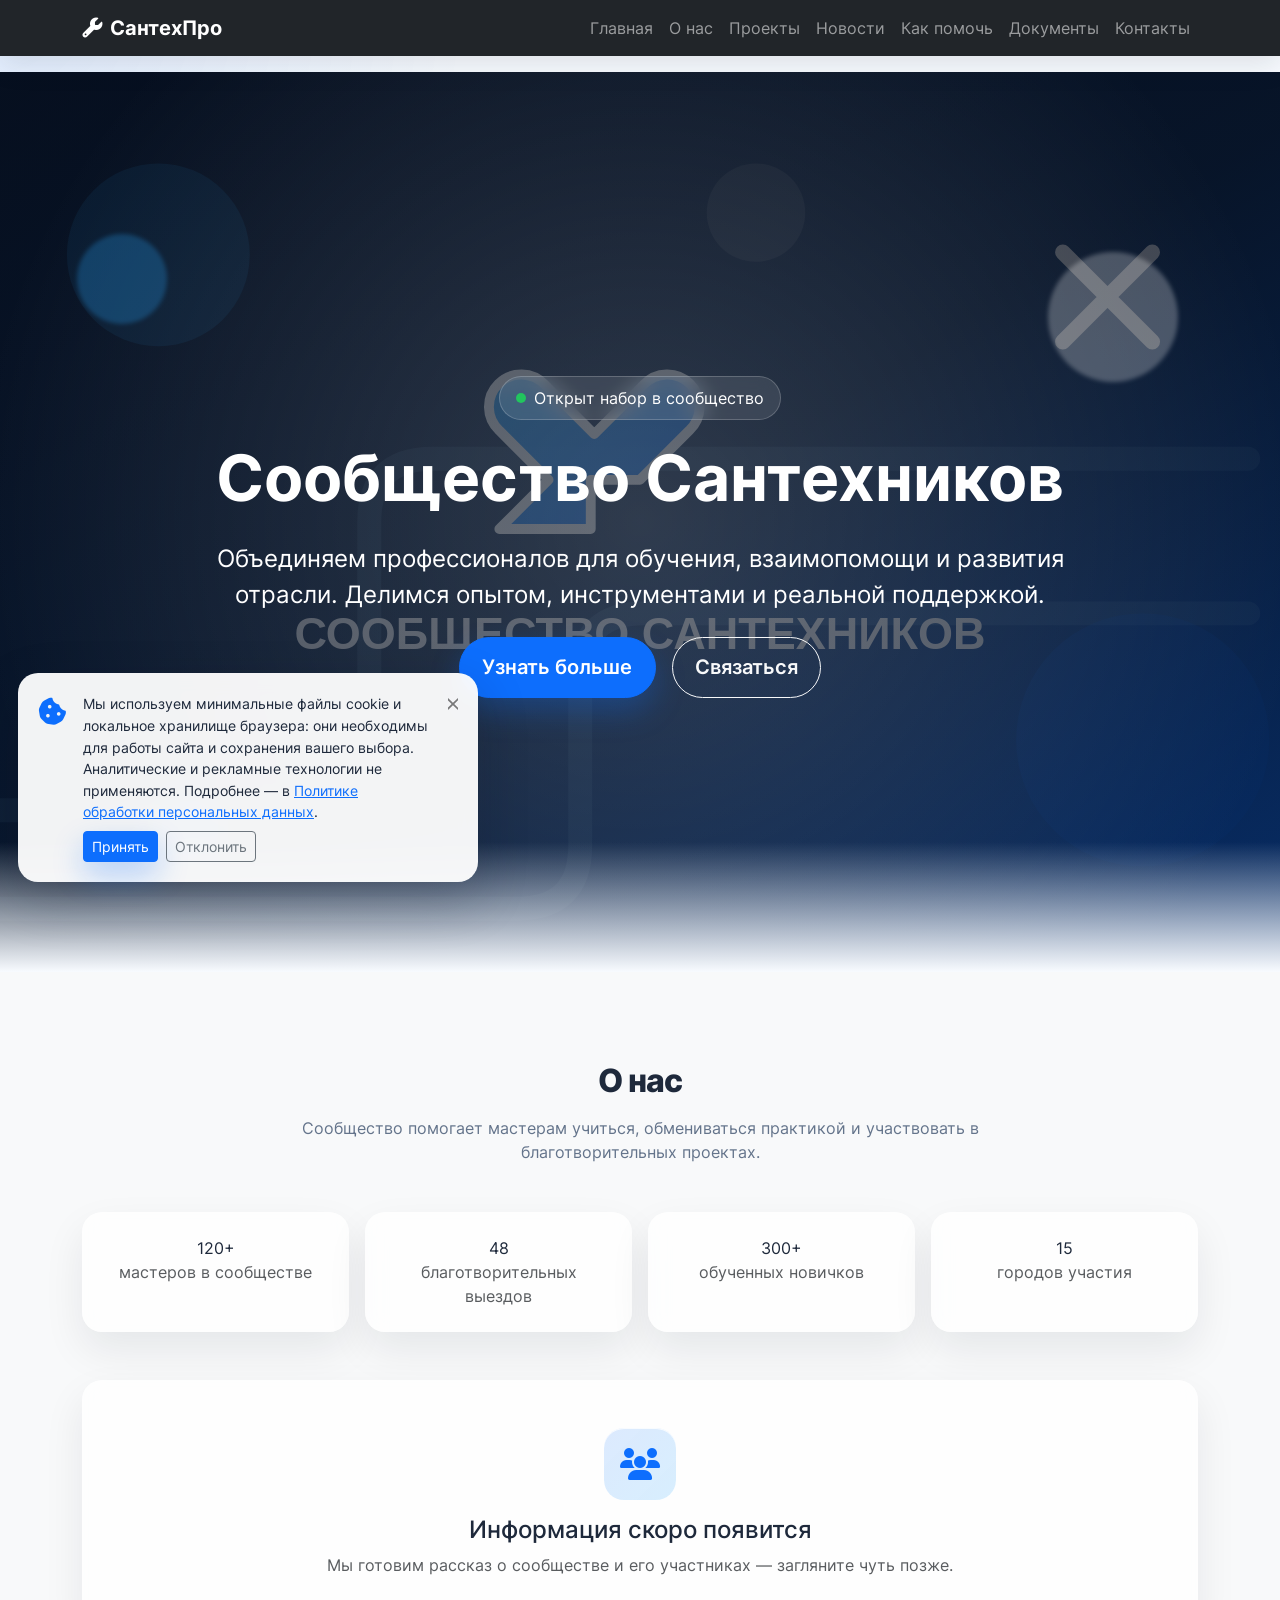
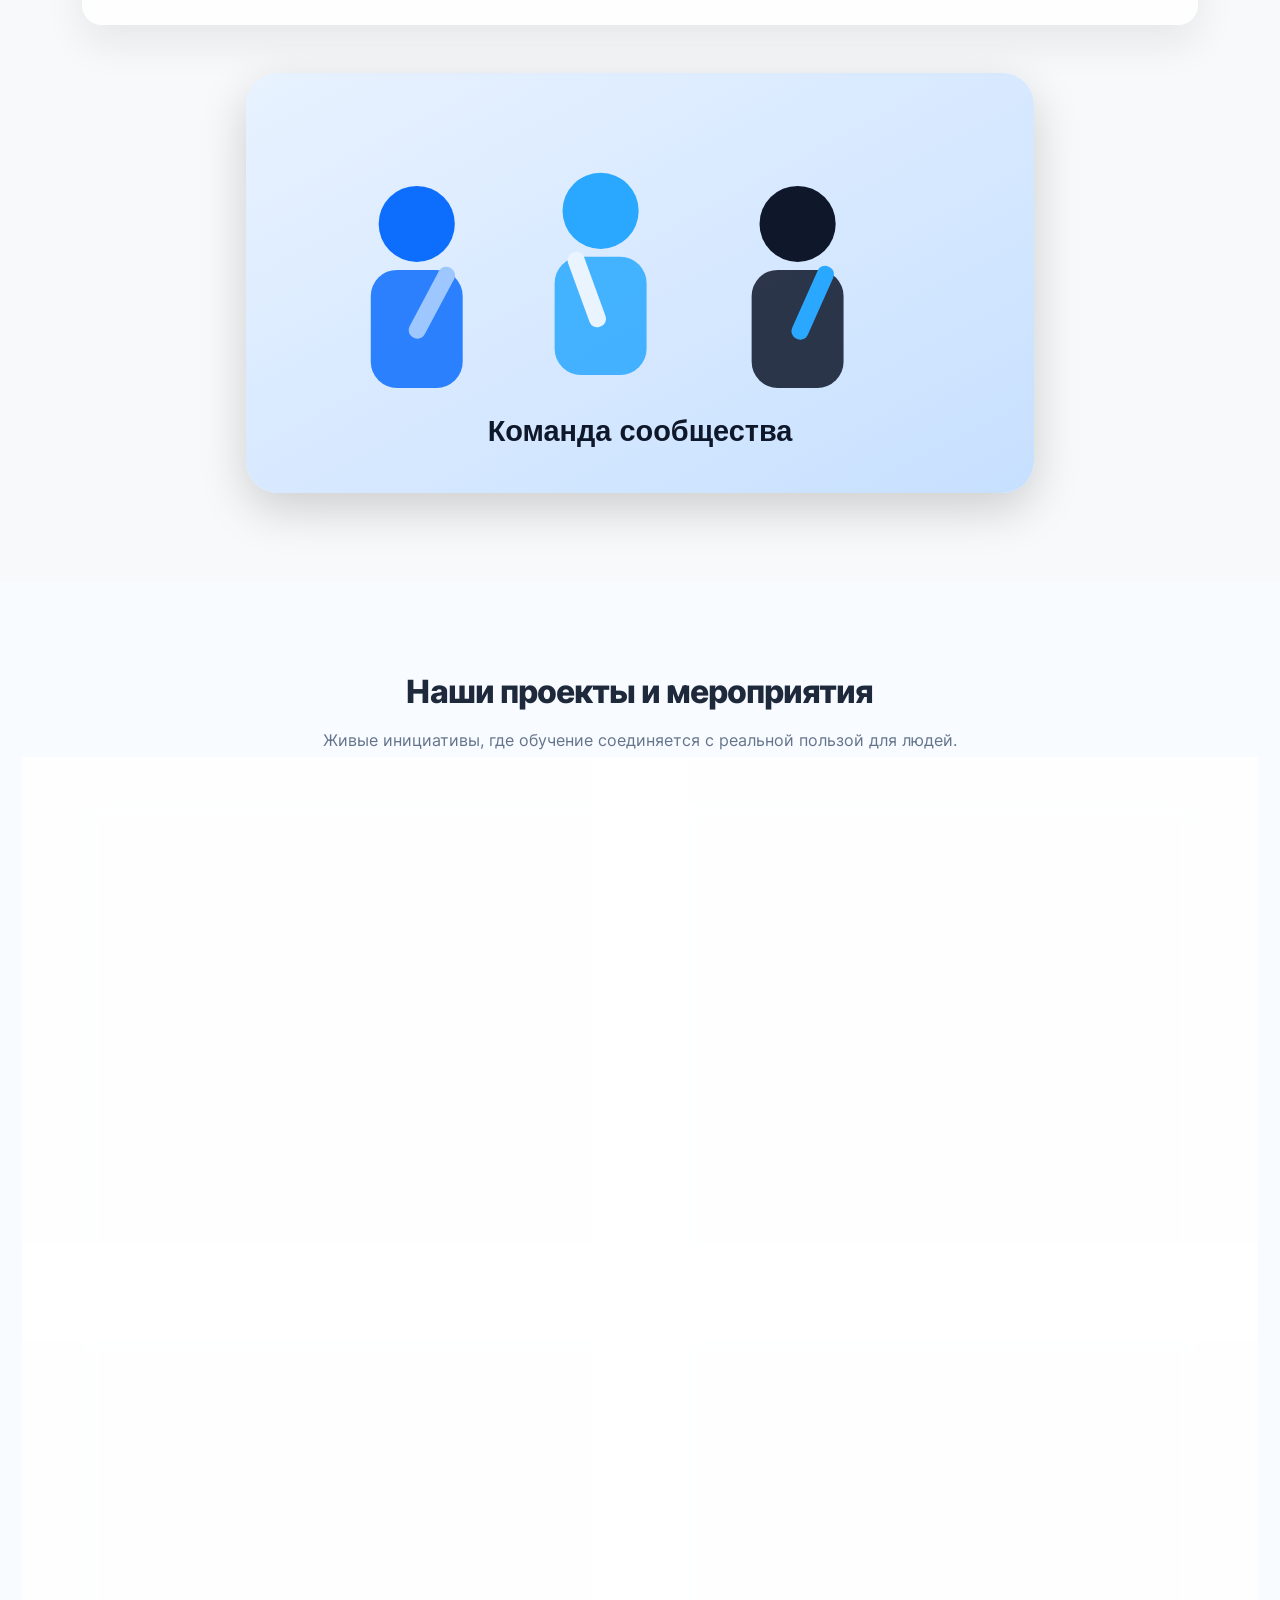
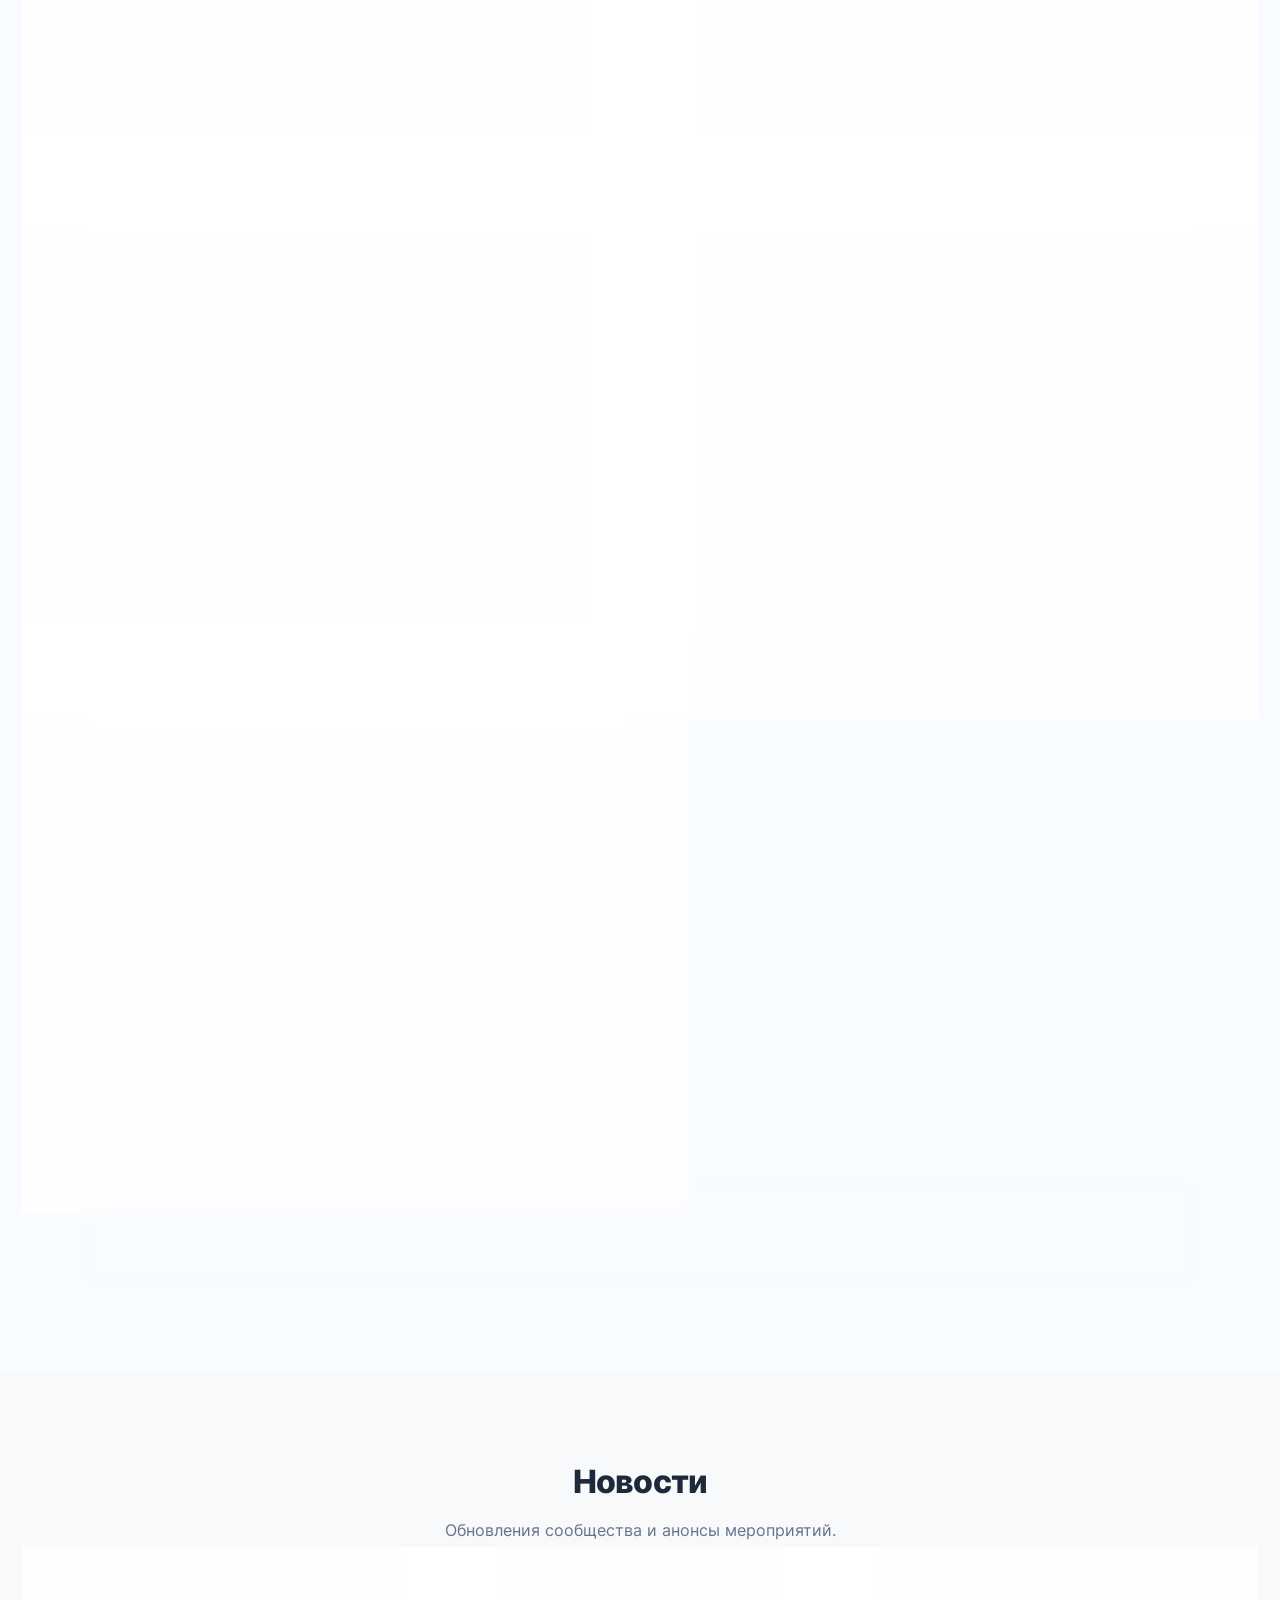
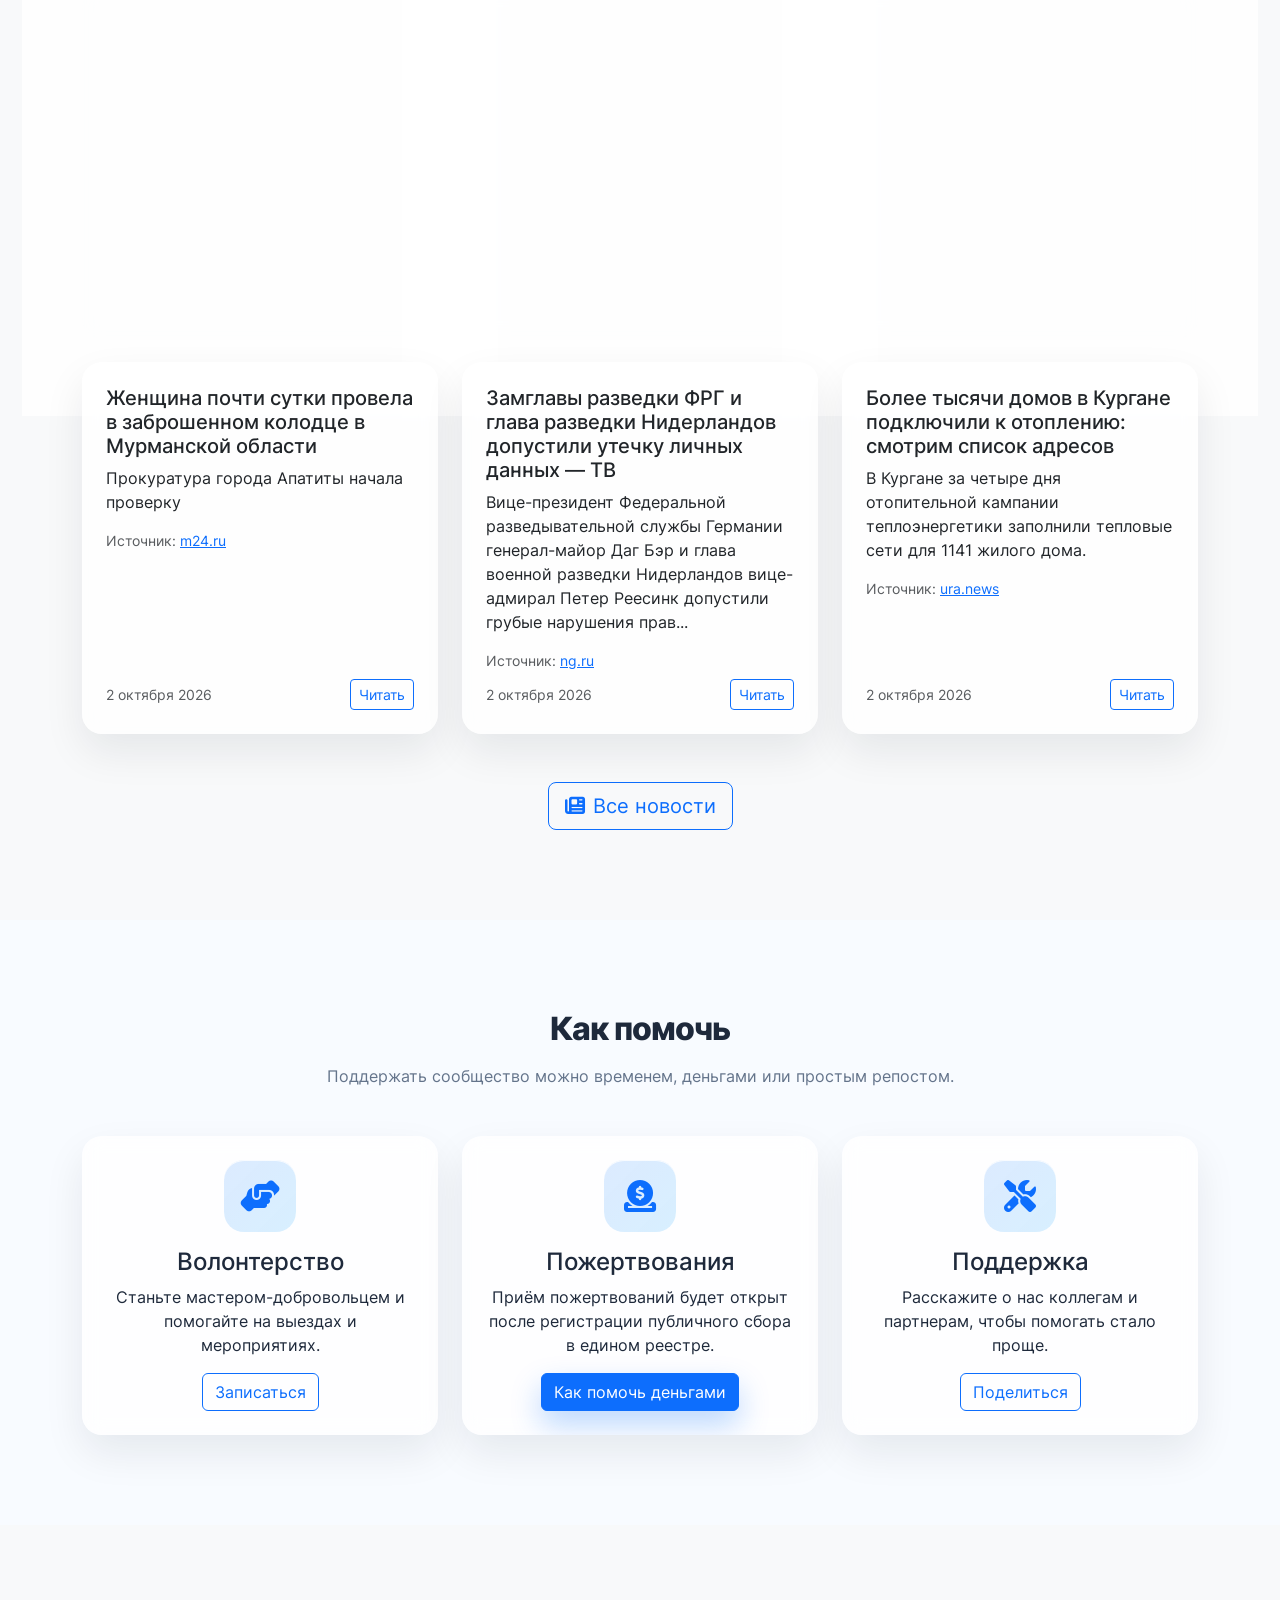
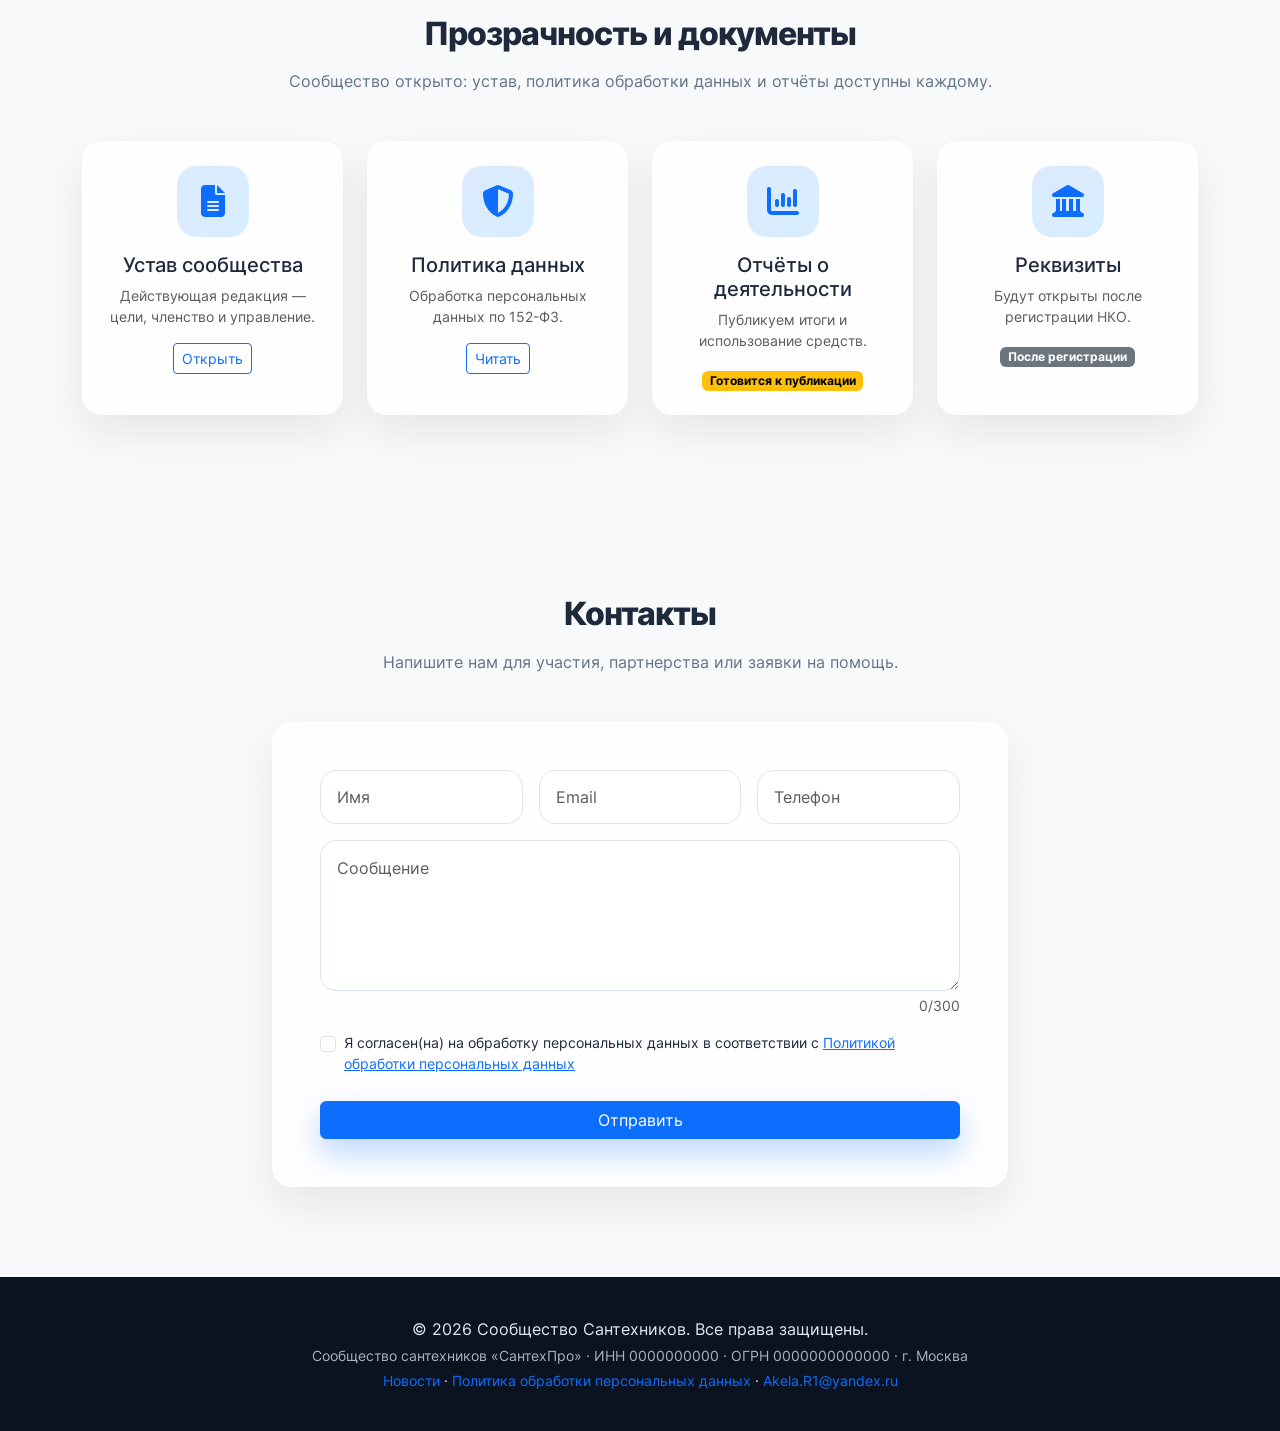
==== index.html @ e4c19fa1 "feat: пагинация документов в блоке «Прозрачность» — 8 на страницу" ====
<!DOCTYPE html>
<html lang="ru">
<head>
    <meta charset="UTF-8">
    <meta name="viewport" content="width=device-width, initial-scale=1.0">
    <title>Сообщество Сантехников — Главная</title>
    <link rel="icon" href="data:image/svg+xml,%3Csvg xmlns='http://www.w3.org/2000/svg' viewBox='0 0 24 24'%3E%3Cpath fill='%230d6efd' d='M22 5.2l-3.4 3.4-3.2-3.2L18.8 2A5 5 0 0 0 12.5 8.6L2.7 18.4a1.5 1.5 0 0 0 0 2.1l.8.8a1.5 1.5 0 0 0 2.1 0L15.4 11.5A5 5 0 0 0 22 5.2z'/%3E%3C/svg%3E">
    <link href="https://cdn.jsdelivr.net/npm/bootstrap@5.3.3/dist/css/bootstrap.min.css" rel="stylesheet">
    <link href="https://cdnjs.cloudflare.com/ajax/libs/font-awesome/6.5.1/css/all.min.css" rel="stylesheet">
    <link rel="stylesheet" href="styles.css">
</head>
<body>
    <!-- Developer note: Navbar structure unchanged to preserve UX -->
    <nav class="navbar navbar-expand-lg navbar-dark bg-dark fixed-top">
        <div class="container">
            <a class="navbar-brand fw-bold" href="#home"><i class="fas fa-wrench me-2"></i>СантехПро</a>
            <button class="navbar-toggler" type="button" data-bs-toggle="collapse" data-bs-target="#navbarNav" aria-controls="navbarNav" aria-expanded="false" aria-label="Переключить навигацию">
                <span class="navbar-toggler-icon"></span>
            </button>
            <div class="collapse navbar-collapse" id="navbarNav">
                <ul class="navbar-nav ms-auto text-center text-lg-start">
                    <li class="nav-item"><a class="nav-link" href="#home">Главная</a></li>
                    <li class="nav-item"><a class="nav-link" href="#about">О нас</a></li>
                    <li class="nav-item"><a class="nav-link" href="#projects">Проекты</a></li>
                    <li class="nav-item"><a class="nav-link" href="#news">Новости</a></li>
                    <li class="nav-item"><a class="nav-link" href="#help">Как помочь</a></li>
                    <li class="nav-item"><a class="nav-link" href="#docs">Документы</a></li>
                    <li class="nav-item"><a class="nav-link" href="#contact">Контакты</a></li>
                </ul>
            </div>
        </div>
    </nav>

    <section id="home" class="hero text-center">
        <div class="floating-shape shape1"></div>
        <div class="floating-shape shape2"></div>
        <div class="floating-shape shape3"></div>
        <div class="container position-relative">
            <div class="hero-badge reveal">
                <span class="pulse-dot"></span>
                <span>Открыт набор в сообщество</span>
            </div>
            <h1 class="display-3 fw-bold mb-4 reveal">Сообщество Сантехников</h1>
            <p class="lead fs-4 mb-4 mx-auto reveal" style="max-width: 900px;">Объединяем профессионалов для обучения, взаимопомощи и развития отрасли. Делимся опытом, инструментами и реальной поддержкой.</p>
            <div class="d-flex gap-3 justify-content-center flex-wrap reveal">
                <a href="#about" class="btn btn-primary btn-lg">Узнать больше</a>
                <a href="#contact" class="btn btn-outline-light btn-lg">Связаться</a>
            </div>
        </div>
        <div class="parallax"></div>
    </section>

    <section id="about" class="section bg-light">
        <div class="container">
            <h2 class="text-center section-title reveal">О нас</h2>
            <p class="section-subtitle text-center reveal">Сообщество помогает мастерам учиться, обмениваться практикой и участвовать в благотворительных проектах.</p>
            <!-- TODO(владелец): замените цифры статистики на актуальные -->
            <div class="row g-3 mb-5 stats-strip">
                <div class="col-6 col-lg-3 reveal"><div class="glass-card stat-card h-100 p-4 text-center"><div class="stat-num" data-count="120" data-suffix="+">120+</div><div class="text-muted">мастеров в сообществе</div></div></div>
                <div class="col-6 col-lg-3 reveal"><div class="glass-card stat-card h-100 p-4 text-center"><div class="stat-num" data-count="48">48</div><div class="text-muted">благотворительных выездов</div></div></div>
                <div class="col-6 col-lg-3 reveal"><div class="glass-card stat-card h-100 p-4 text-center"><div class="stat-num" data-count="300" data-suffix="+">300+</div><div class="text-muted">обученных новичков</div></div></div>
                <div class="col-6 col-lg-3 reveal"><div class="glass-card stat-card h-100 p-4 text-center"><div class="stat-num" data-count="15">15</div><div class="text-muted">городов участия</div></div></div>
            </div>
            <div class="row g-4" id="aboutContainer"></div>
            <div class="text-center mt-5 reveal">
                <img src="images/team.svg" alt="Команда сантехников" class="img-fluid rounded-5 shadow-lg" style="max-height: 420px; object-fit: cover;" loading="lazy">
            </div>
        </div>
    </section>

    <section id="projects" class="section">
        <div class="container">
            <h2 class="text-center section-title reveal">Наши проекты и мероприятия</h2>
            <p class="section-subtitle text-center reveal">Живые инициативы, где обучение соединяется с реальной пользой для людей.</p>
            <div class="row g-4" id="projectsContainer"></div>
            <div class="row g-4 mt-4">
                <div class="col-12 reveal">
                    <div class="card project-card h-100">
                        <div class="card-body p-4 d-flex flex-wrap align-items-center justify-content-between gap-3">
                            <div class="me-auto">
                                <h5 class="card-title mb-1"><i class="fas fa-handshake me-2 text-primary"></i>Партнёры сообщества</h5>
                                <p class="card-text mb-0">Работаем вместе с проверенными инженерными компаниями.</p>
                            </div>
                            <div class="d-flex flex-wrap gap-2">
                                <a href="https://21in.ru/" class="btn btn-outline-primary" target="_blank" rel="noopener noreferrer">ИНЖЕНЕР 21 &middot; 21in.ru</a>
                                <a href="https://ukksr.ru/" class="btn btn-outline-primary" target="_blank" rel="noopener noreferrer">КАПСТРОЙРЕМОНТ &middot; ukksr.ru</a>
                            </div>
                        </div>
                    </div>
                </div>
            </div>
        </div>
    </section>

    <section id="news" class="section bg-light">
        <div class="container">
            <h2 class="text-center section-title reveal">Новости</h2>
            <p class="section-subtitle text-center reveal">Обновления сообщества и анонсы мероприятий.</p>
            <div class="row g-4" id="newsContainer">
                <div class="col-12 text-center py-5" id="newsLoader"><div class="spinner-border text-primary" role="status"><span class="visually-hidden">Загрузка...</span></div><p class="text-muted mt-3 mb-0">Загружаем новости...</p></div>
            </div>
            <nav aria-label="Страницы новостей" class="mt-5 d-none" id="newsPagination"></nav>
            <div class="text-center mt-5 reveal">
                <a href="novosti.html" class="btn btn-outline-primary btn-lg"><i class="fas fa-newspaper me-2"></i>Все новости</a>
            </div>
        </div>
    </section>

    <section id="help" class="section">
        <div class="container">
            <h2 class="text-center section-title reveal">Как помочь</h2>
            <p class="section-subtitle text-center reveal">Поддержать сообщество можно временем, деньгами или простым репостом.</p>
            <div class="row text-center g-4">
                <div class="col-md-4 reveal"><div class="glass-card h-100 p-4"><div class="icon-bubble"><i class="fas fa-hands-helping fa-2x"></i></div><h4>Волонтерство</h4><p>Станьте мастером-добровольцем и помогайте на выездах и мероприятиях.</p><a href="#contact" class="btn btn-outline-primary">Записаться</a></div></div>
                <div class="col-md-4 reveal"><div class="glass-card h-100 p-4"><div class="icon-bubble"><i class="fas fa-donate fa-2x"></i></div><h4>Пожертвования</h4><p>Приём пожертвований будет открыт после регистрации публичного сбора в едином реестре.</p><button class="btn btn-primary" onclick="donate()">Как помочь деньгами</button></div></div>
                <div class="col-md-4 reveal"><div class="glass-card h-100 p-4"><div class="icon-bubble"><i class="fas fa-tools fa-2x"></i></div><h4>Поддержка</h4><p>Расскажите о нас коллегам и партнерам, чтобы помогать стало проще.</p><button type="button" class="btn btn-outline-primary" id="shareBtn">Поделиться</button></div></div>
            </div>
        </div>
    </section>

    <section id="docs" class="section bg-light">
        <div class="container">
            <h2 class="text-center section-title reveal">Прозрачность и документы</h2>
            <p class="section-subtitle text-center reveal">Сообщество открыто: устав, политика обработки данных и отчёты доступны каждому.</p>
            <div class="row g-4" id="docsContainer">
                <div class="col-12 text-center py-5" id="docsLoader"><div class="spinner-border text-primary" role="status"><span class="visually-hidden">Загрузка...</span></div><p class="text-muted mt-3 mb-0">Загружаем документы...</p></div>
            </div>
            <nav aria-label="Страницы документов" class="mt-5 d-none" id="docsPagination"></nav>
        </div>
    </section>

    <section id="contact" class="section bg-light">
        <div class="container">
            <h2 class="text-center section-title reveal">Контакты</h2>
            <p class="section-subtitle text-center reveal">Напишите нам для участия, партнерства или заявки на помощь.</p>
            <div class="row">
                <div class="col-lg-8 mx-auto reveal">
                    <div class="glass-card p-4 p-md-5">
                        <!-- Developer note: contact form sends data to send-mail.php via PHPMailer SMTP -->
                        <form id="contactForm" novalidate>
                            <div class="row g-3">
                                <div class="col-md-4">
                                    <input type="text" class="form-control" name="name" placeholder="Имя" required autocomplete="name">
                                    <div class="invalid-feedback">Укажите имя.</div>
                                </div>
                                <div class="col-md-4">
                                    <input type="email" class="form-control" name="email" placeholder="Email" required autocomplete="email">
                                    <div class="invalid-feedback">Укажите корректный email.</div>
                                </div>
                                <div class="col-md-4">
                                    <input type="tel" class="form-control" name="phone" placeholder="Телефон" required autocomplete="tel"
                                           maxlength="20" pattern="^[\d\s\-\(\)\+]{10,20}$" title="Например: +7 (999) 123-45-67">
                                    <div class="invalid-feedback">Укажите телефон: от 10 до 15 цифр, например +7 (999) 123-45-67.</div>
                                </div>
                            </div>
                            <div class="mt-3">
                                <textarea class="form-control" name="message" rows="5" placeholder="Сообщение" required maxlength="300"></textarea>
                                <div class="d-flex justify-content-end mt-1">
                                    <small class="text-muted" id="messageCounter">0/300</small>
                                </div>
                                <div class="invalid-feedback">Напишите сообщение.</div>
                            </div>
                            <div class="form-check mt-3">
                                <input class="form-check-input" type="checkbox" name="consent" id="consentCheck" required>
                                <label class="form-check-label small" for="consentCheck">Я согласен(на) на обработку персональных данных в соответствии с <a href="politika.html" target="_blank" rel="noopener">Политикой обработки персональных данных</a></label>
                                <div class="invalid-feedback">Отметьте согласие на обработку данных.</div>
                            </div>
                            <button type="submit" class="btn btn-primary w-100 mt-4">Отправить</button>
                        </form>
                    </div>
                </div>
            </div>
        </div>
    </section>

    <footer class="text-center">
        <div class="container">
            <p class="mb-1">&copy; 2026 Сообщество Сантехников. Все права защищены.</p>
            <!-- TODO(владелец): после регистрации НКО впишите реальные реквизиты вместо заглушек -->
            <p class="mb-1 small opacity-75">Сообщество сантехников «СантехПро» &middot; ИНН 0000000000 &middot; ОГРН 0000000000000 &middot; г. Москва</p>
            <p class="mb-0 small"><a href="novosti.html" class="text-decoration-none">Новости</a> &middot; <a href="politika.html" class="text-decoration-none">Политика обработки персональных данных</a> &middot; <a href="mailto:Akela.R1@yandex.ru" class="text-decoration-none">Akela.R1@yandex.ru</a></p>
        </div>
    </footer>

    <div class="modal fade" id="ustavModal" tabindex="-1" aria-hidden="true">
        <div class="modal-dialog modal-dialog-centered">
            <div class="modal-content">
                <div class="modal-header">
                    <h5 class="modal-title">Устав</h5>
                    <button type="button" class="btn-close" data-bs-dismiss="modal" aria-label="Закрыть"></button>
                </div>
                <div class="modal-body">Ознакомьтесь с уставом сообщества: <a href="ustav.html">Открыть устав</a> (можно сохранить в PDF).</div>
            </div>
        </div>
    </div>

    <button class="scroll-top" id="scrollTopBtn" aria-label="Наверх"><i class="fas fa-arrow-up"></i></button>

    <div class="cookie-banner" id="cookieBanner" role="dialog" aria-live="polite" aria-label="Согласие на использование cookie" hidden>
        <div class="d-flex align-items-start gap-3">
            <i class="fas fa-cookie-bite fa-2x text-primary mt-1"></i>
            <div>
                <p class="mb-2">Мы используем минимальные файлы cookie и локальное хранилище браузера: они необходимы для работы сайта и сохранения вашего выбора. Аналитические и рекламные технологии не применяются. Подробнее — в <a href="politika.html">Политике обработки персональных данных</a>.</p>
                <div class="d-flex gap-2 flex-wrap">
                    <button type="button" class="btn btn-primary btn-sm" id="cookieAccept">Принять</button>
                    <button type="button" class="btn btn-outline-secondary btn-sm" id="cookieDecline">Отклонить</button>
                </div>
            </div>
            <button type="button" class="btn-close ms-auto" id="cookieClose" aria-label="Закрыть"></button>
        </div>
    </div>

    <div class="toast-container position-fixed bottom-0 end-0 p-3">
        <div id="siteToast" class="toast align-items-center text-bg-success border-0" role="alert" aria-live="polite" aria-atomic="true">
            <div class="d-flex">
                <div class="toast-body" id="toastText">Готово</div>
                <button type="button" class="btn-close btn-close-white me-2 m-auto" data-bs-dismiss="toast" aria-label="Закрыть"></button>
            </div>
        </div>
    </div>

    <!-- Попап результата отправки формы «Контакты» -->
    <div class="modal fade" id="contactResultModal" tabindex="-1" aria-labelledby="contactModalTitle" aria-hidden="true">
        <div class="modal-dialog modal-dialog-centered modal-sm">
            <div class="modal-content border-0" style="border-radius:1.25rem">
                <div class="modal-body text-center p-4">
                    <div class="contact-modal-icon ok" id="contactModalIcon"><i class="fas fa-check fa-2x"></i></div>
                    <h4 class="mb-2" id="contactModalTitle">Сообщение отправлено!</h4>
                    <p class="text-muted mb-4" id="contactModalText">Мы получили ваше обращение и ответим на указанную почту.</p>
                    <button type="button" class="btn btn-primary w-100" data-bs-dismiss="modal">Хорошо</button>
                </div>
            </div>
        </div>
    </div>

    <script src="https://cdn.jsdelivr.net/npm/bootstrap@5.3.3/dist/js/bootstrap.bundle.min.js"></script>
    <script src="script.js"></script>
</body>
</html>
---- styles.css ----
@font-face{
    font-family:'Inter';
    font-style:normal;
    font-weight:400;
    font-display:swap;
    src:url('fonts/inter-cyrillic-400.woff2') format('woff2');
    unicode-range:U+0301,U+0400-045F,U+0490-0491,U+04B0-04B1,U+2116;
}
@font-face{
    font-family:'Inter';
    font-style:normal;
    font-weight:400;
    font-display:swap;
    src:url('fonts/inter-latin-400.woff2') format('woff2');
    unicode-range:U+0000-00FF,U+0131,U+0152-0153,U+02BB-02BC,U+02C6,U+02DA,U+02DC,U+2000-206F,U+2074,U+20AC,U+2122,U+2191,U+2193,U+2212,U+2215,U+FEFF,U+FFFD;
}
@font-face{
    font-family:'Inter';
    font-style:normal;
    font-weight:500;
    font-display:swap;
    src:url('fonts/inter-cyrillic-500.woff2') format('woff2');
    unicode-range:U+0301,U+0400-045F,U+0490-0491,U+04B0-04B1,U+2116;
}
@font-face{
    font-family:'Inter';
    font-style:normal;
    font-weight:500;
    font-display:swap;
    src:url('fonts/inter-latin-500.woff2') format('woff2');
    unicode-range:U+0000-00FF,U+0131,U+0152-0153,U+02BB-02BC,U+02C6,U+02DA,U+02DC,U+2000-206F,U+2074,U+20AC,U+2122,U+2191,U+2193,U+2212,U+2215,U+FEFF,U+FFFD;
}
@font-face{
    font-family:'Inter';
    font-style:normal;
    font-weight:600;
    font-display:swap;
    src:url('fonts/inter-cyrillic-600.woff2') format('woff2');
    unicode-range:U+0301,U+0400-045F,U+0490-0491,U+04B0-04B1,U+2116;
}
@font-face{
    font-family:'Inter';
    font-style:normal;
    font-weight:600;
    font-display:swap;
    src:url('fonts/inter-latin-600.woff2') format('woff2');
    unicode-range:U+0000-00FF,U+0131,U+0152-0153,U+02BB-02BC,U+02C6,U+02DA,U+02DC,U+2000-206F,U+2074,U+20AC,U+2122,U+2191,U+2193,U+2212,U+2215,U+FEFF,U+FFFD;
}
@font-face{
    font-family:'Inter';
    font-style:normal;
    font-weight:700;
    font-display:swap;
    src:url('fonts/inter-cyrillic-700.woff2') format('woff2');
    unicode-range:U+0301,U+0400-045F,U+0490-0491,U+04B0-04B1,U+2116;
}
@font-face{
    font-family:'Inter';
    font-style:normal;
    font-weight:700;
    font-display:swap;
    src:url('fonts/inter-latin-700.woff2') format('woff2');
    unicode-range:U+0000-00FF,U+0131,U+0152-0153,U+02BB-02BC,U+02C6,U+02DA,U+02DC,U+2000-206F,U+2074,U+20AC,U+2122,U+2191,U+2193,U+2212,U+2215,U+FEFF,U+FFFD;
}
@font-face{
    font-family:'Inter';
    font-style:normal;
    font-weight:800;
    font-display:swap;
    src:url('fonts/inter-cyrillic-800.woff2') format('woff2');
    unicode-range:U+0301,U+0400-045F,U+0490-0491,U+04B0-04B1,U+2116;
}
@font-face{
    font-family:'Inter';
    font-style:normal;
    font-weight:800;
    font-display:swap;
    src:url('fonts/inter-latin-800.woff2') format('woff2');
    unicode-range:U+0000-00FF,U+0131,U+0152-0153,U+02BB-02BC,U+02C6,U+02DA,U+02DC,U+2000-206F,U+2074,U+20AC,U+2122,U+2191,U+2193,U+2212,U+2215,U+FEFF,U+FFFD;
}
:root{
    --primary:#0d6efd;
    --primary-2:#2aa8ff;
    --dark:#0f172a;
    --card:#ffffff;
    --bg:#f8fbff;
    --text:#1e293b;
}
*{box-sizing:border-box}
html{scroll-behavior:smooth; overflow-x:hidden}
body{
    font-family:'Inter',sans-serif;
    background:var(--bg);
    color:var(--text);
    overflow-x:hidden;
    padding-top:72px;
}
body::before{
    content:'';
    position:fixed;
    inset:0;
    background:
        radial-gradient(circle at top left, rgba(13,110,253,.09), transparent 30%),
        radial-gradient(circle at bottom right, rgba(42,168,255,.08), transparent 28%);
    pointer-events:none;
    z-index:-2;
}
.navbar{backdrop-filter:blur(10px); box-shadow:0 8px 30px rgba(15,23,42,.12)}
.hero{
    position:relative;
    min-height:100vh;
    display:flex;
    align-items:center;
    color:#fff;
    background:linear-gradient(rgba(4,9,20,.72), rgba(4,9,20,.62)), url('images/hero-bg.svg') center/cover;
    padding:120px 0 90px;
    isolation:isolate;
    overflow:hidden;
}
.hero::after{
    content:'';
    position:absolute;
    inset:-40% -10%;
    background:radial-gradient(circle, rgba(255,255,255,.16) 0, rgba(255,255,255,0) 60%);
    animation: floatGlow 10s ease-in-out infinite;
    z-index:-1;
}
.hero-badge{
    display:inline-flex;
    gap:.5rem;
    align-items:center;
    padding:.55rem 1rem;
    border:1px solid rgba(255,255,255,.2);
    border-radius:999px;
    background:rgba(255,255,255,.1);
    backdrop-filter:blur(10px);
    margin-bottom:1.25rem;
}
.section{padding:90px 0}
.section-title{font-weight:800; letter-spacing:-.03em; margin-bottom:1rem}
.section-subtitle{max-width:720px; margin:0 auto 3rem; color:#64748b}
.glass-card,
.news-card,
.project-card{
    border:0;
    border-radius:1.25rem;
    overflow:hidden;
    background:rgba(255,255,255,.78);
    backdrop-filter:blur(10px);
    box-shadow:0 18px 40px rgba(15,23,42,.08);
    transition:transform .35s ease, box-shadow .35s ease, border-color .35s ease;
}
.news-card:hover,
.project-card:hover,
.glass-card:hover{
    transform:translateY(-10px) scale(1.01);
    box-shadow:0 24px 60px rgba(15,23,42,.14);
}
.hero .btn{padding:.9rem 1.4rem; border-radius:999px; font-weight:600}
.btn-primary{box-shadow:0 14px 30px rgba(13,110,253,.28)}
.btn-primary:hover{transform:translateY(-1px)}
.icon-bubble{
    width:72px; height:72px; border-radius:20px;
    display:grid; place-items:center;
    background:linear-gradient(135deg, rgba(13,110,253,.14), rgba(42,168,255,.18));
    color:var(--primary);
    margin:0 auto 1rem;
    box-shadow: inset 0 1px 0 rgba(255,255,255,.8);
}
.parallax{
    position:absolute;
    inset:auto 0 0 0;
    height:130px;
    background:linear-gradient(to top, rgba(248,251,255,1), rgba(248,251,255,0));
}
.floating-shape{
    position:absolute;
    border-radius:50%;
    filter:blur(2px);
    opacity:.25;
    animation: drift 14s ease-in-out infinite;
}
.shape1{width:90px;height:90px;left:6%;top:18%;background:#2aa8ff}
.shape2{width:130px;height:130px;right:8%;top:20%;background:#fff;animation-delay:-5s}
.shape3{width:70px;height:70px;left:12%;bottom:12%;background:#0d6efd;animation-delay:-9s}
.reveal{opacity:0; transform:translateY(24px); transition:all .8s ease}
.reveal.visible{opacity:1; transform:none}
.pulse-dot{display:inline-block;width:10px;height:10px;border-radius:50%;background:#22c55e;box-shadow:0 0 0 0 rgba(34,197,94,.6);animation:pulse 2s infinite}
footer{background:#0b1220; color:#e2e8f0; padding:40px 0}
.modal-content{border-radius:1.25rem; border:0; box-shadow:0 24px 70px rgba(15,23,42,.18)}
.form-control, .form-select{
    border-radius:1rem; padding:.9rem 1rem; border-color:#dbe4f0;
}
.form-control:focus{box-shadow:0 0 0 .2rem rgba(13,110,253,.12)}
.scroll-top{
    position:fixed; right:18px; bottom:18px; z-index:1030;
    width:48px; height:48px; border-radius:50%; border:0;
    background:linear-gradient(135deg, var(--primary), var(--primary-2));
    color:#fff; box-shadow:0 12px 30px rgba(13,110,253,.3);
    opacity:0; visibility:hidden; transform:translateY(12px);
    transition:.3s ease;
}
.scroll-top.show{opacity:1; visibility:visible; transform:none}
.cookie-banner{
    position:fixed;
    left:18px;
    bottom:18px;
    z-index:1080;
    max-width:460px;
    padding:1.25rem;
    border-radius:1.25rem;
    background:rgba(255,255,255,.95);
    backdrop-filter:blur(10px);
    box-shadow:0 18px 50px rgba(15,23,42,.22);
    font-size:.9rem;
    animation:cookieUp .4s ease;
}
@media (max-width: 576px){
    .cookie-banner{
        left:12px;
        right:12px;
        bottom:12px;
        max-width:none;
        padding:1rem;
    }
}
@keyframes cookieUp{from{opacity:0; transform:translateY(16px)}to{opacity:1; transform:none}}
.project-image{
    width:100%;
    height:320px;
    object-fit:cover;
    display:block;
}
/* Защита вёрстки карточек от длинных неразрывных строк (ссылки, аббревиатуры):
   лимиты символов в админке + этот перенос гарантируют отсутствие горизонтального переполнения */
.card-body, .glass-card{overflow-wrap:anywhere}
.badge{white-space:normal; overflow-wrap:anywhere}
/* Пагинация новостей на главной */
.pagination .page-item{margin:0 .15rem}
.pagination .page-link{border:0; border-radius:.75rem; box-shadow:0 6px 16px rgba(15,23,42,.08); font-weight:500}
.pagination .page-item.active .page-link{box-shadow:0 10px 24px rgba(13,110,253,.3)}
@media (max-width: 991.98px){
    .navbar-collapse{
        background:rgba(15, 23, 42, 0.98);
        border-radius:1rem;
        padding:1rem;
        margin-top:.75rem;
        box-shadow:0 18px 40px rgba(15,23,42,.18);
    }
    .navbar-nav .nav-link{
        padding:.75rem 1rem;
    }
    .hero{
        min-height:auto;
        padding:110px 0 70px;
    }
    .section{
        padding:70px 0;
    }
    .display-3{
        font-size:calc(1.5rem + 4vw);
    }
}
@media (max-width: 576px){
    .project-image{
        height:240px;
    }
    .hero .lead{
        font-size:1.1rem !important;
    }
    .hero .d-flex{
        gap:.75rem !important;
    }
    .hero .btn{
        width:100%;
        max-width:260px;
    }
}
/* iPhone SE (320px) and similarly narrow screens */
@media (max-width: 360px){
    body{
        padding-top:62px;
    }
    .navbar-brand{
        font-size:1rem;
    }
    .navbar-brand i{
        font-size:.9rem;
    }
    .hero{
        padding:90px 0 60px;
        text-align:center;
    }
    .hero-badge{
        font-size:.8rem;
        padding:.45rem .8rem;
        margin-bottom:1rem;
    }
    .display-3{
        font-size:1.55rem;
    }
    .hero .lead{
        font-size:1rem !important;
    }
    .hero .btn{
        max-width:100%;
        padding:.75rem 1rem;
        font-size:.95rem;
    }
    .section{
        padding:56px 0;
    }
    .section-title{
        font-size:1.4rem;
    }
    .section-subtitle{
        font-size:.9rem;
        margin-bottom:2rem;
    }
    .glass-card,
    .news-card,
    .project-card{
        border-radius:1rem;
    }
    .glass-card.p-4,
    .card-body.p-4{
        padding:1.1rem !important;
    }
    .glass-card h4,
    .card-title{
        font-size:1.05rem;
    }
    .glass-card p,
    .card-text{
        font-size:.9rem;
    }
    .icon-bubble{
        width:58px;
        height:58px;
        border-radius:16px;
    }
    .icon-bubble i{
        font-size:1.3rem !important;
    }
    .parallax{
        height:70px;
    }
}
@keyframes floatGlow{0%,100%{transform:translate3d(0,0,0) scale(1)}50%{transform:translate3d(3%,2%,0) scale(1.06)}}
@keyframes drift{0%,100%{transform:translateY(0) translateX(0)}50%{transform:translateY(-18px) translateX(10px)}}
@keyframes pulse{0%{box-shadow:0 0 0 0 rgba(34,197,94,.6)}70%{box-shadow:0 0 0 16px rgba(34,197,94,0)}100%{box-shadow:0 0 0 0 rgba(34,197,94,0)}}
/* Попап результата формы «Контакты» */
.contact-modal-icon{width:88px;height:88px;border-radius:50%;display:grid;place-items:center;margin:0 auto 1.25rem;color:#fff;box-shadow:0 14px 30px rgba(15,23,42,.18)}
.contact-modal-icon.ok{background:linear-gradient(135deg,#16a34a,#4ade80)}
.contact-modal-icon.err{background:linear-gradient(135deg,#dc2626,#f87171)}
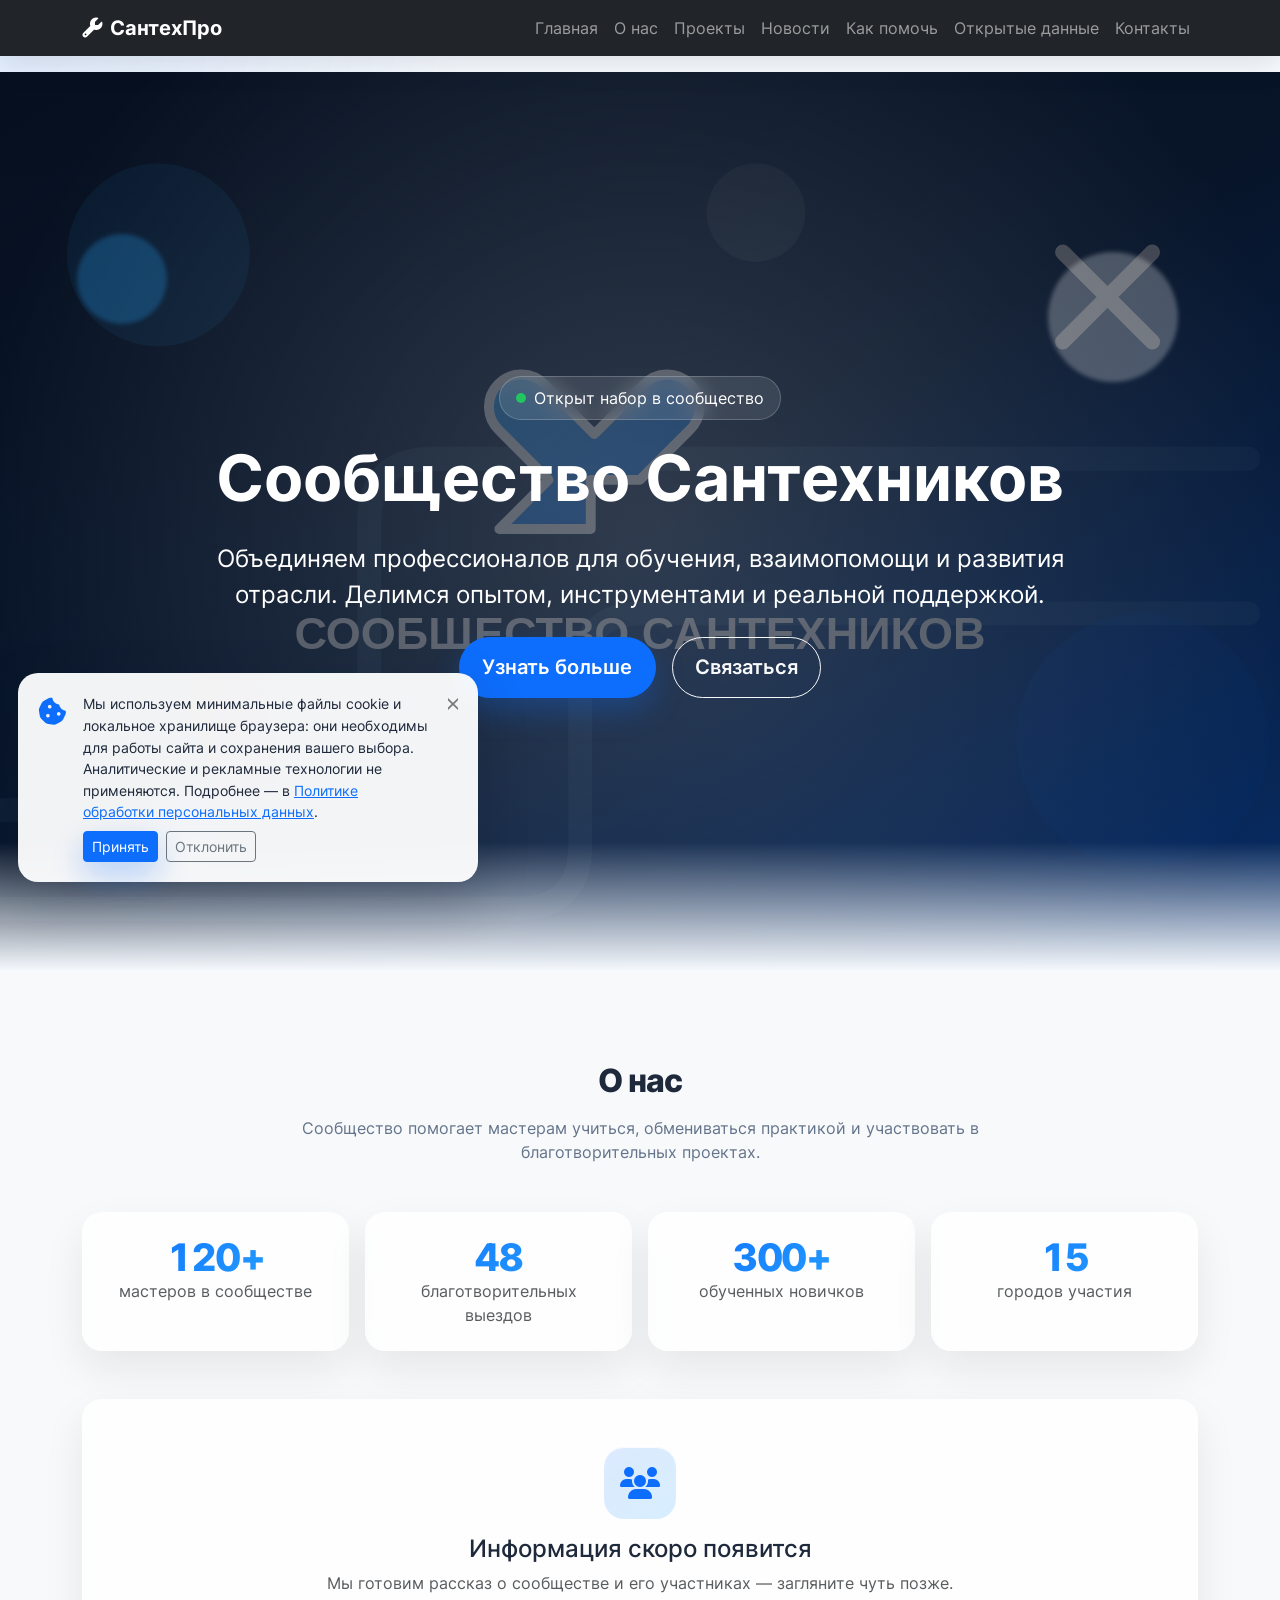
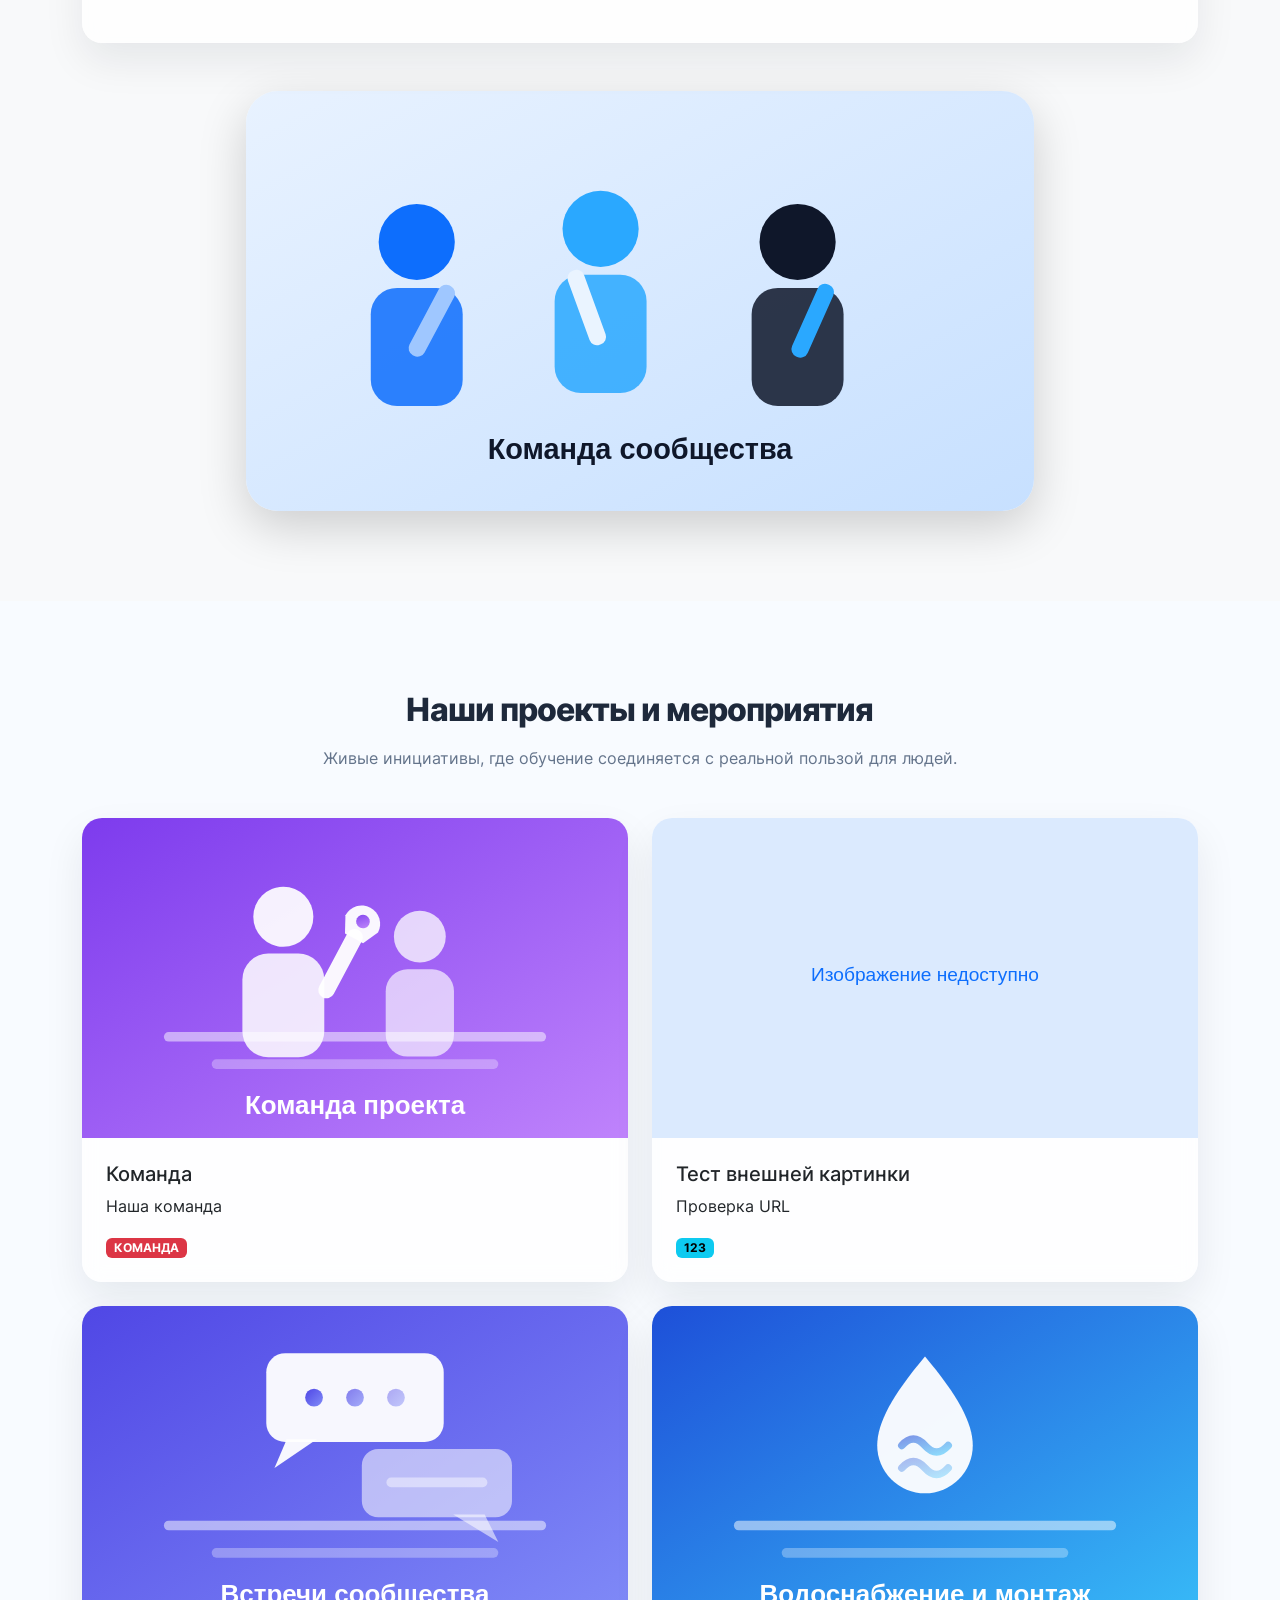
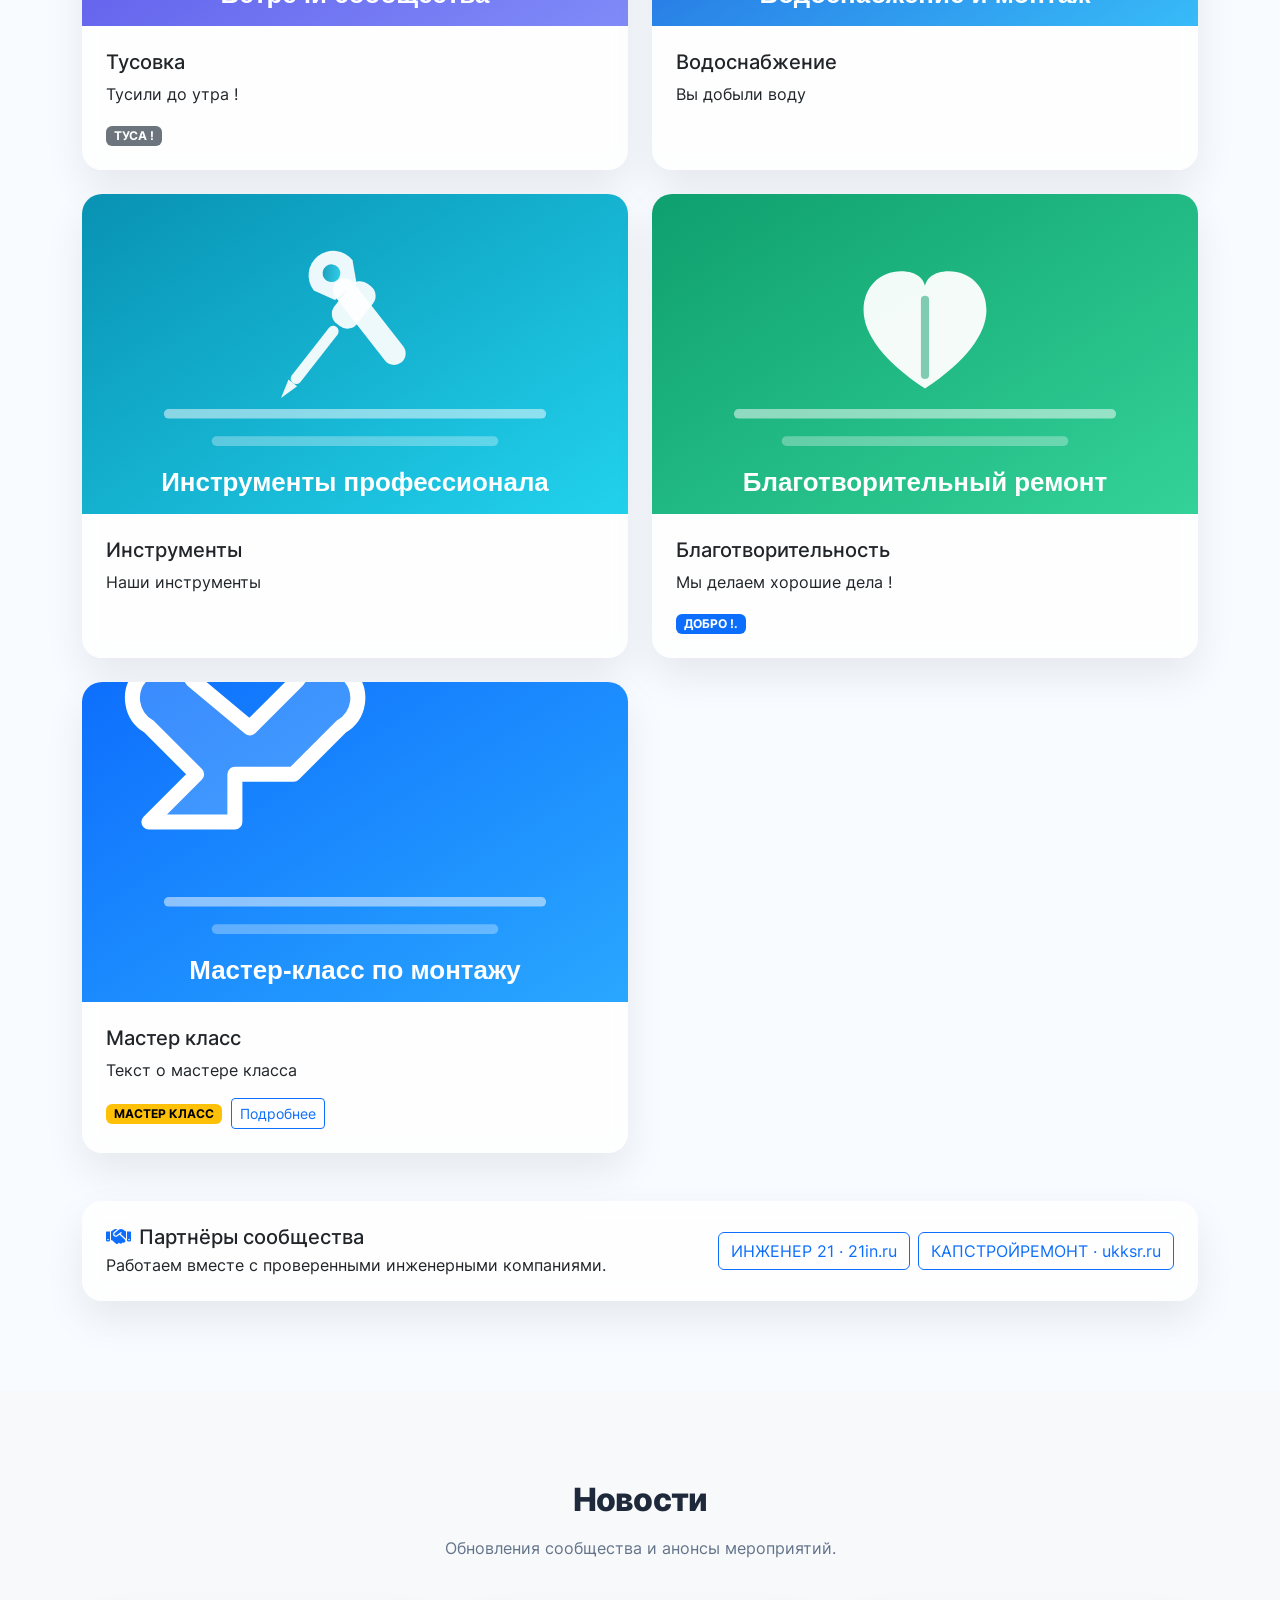
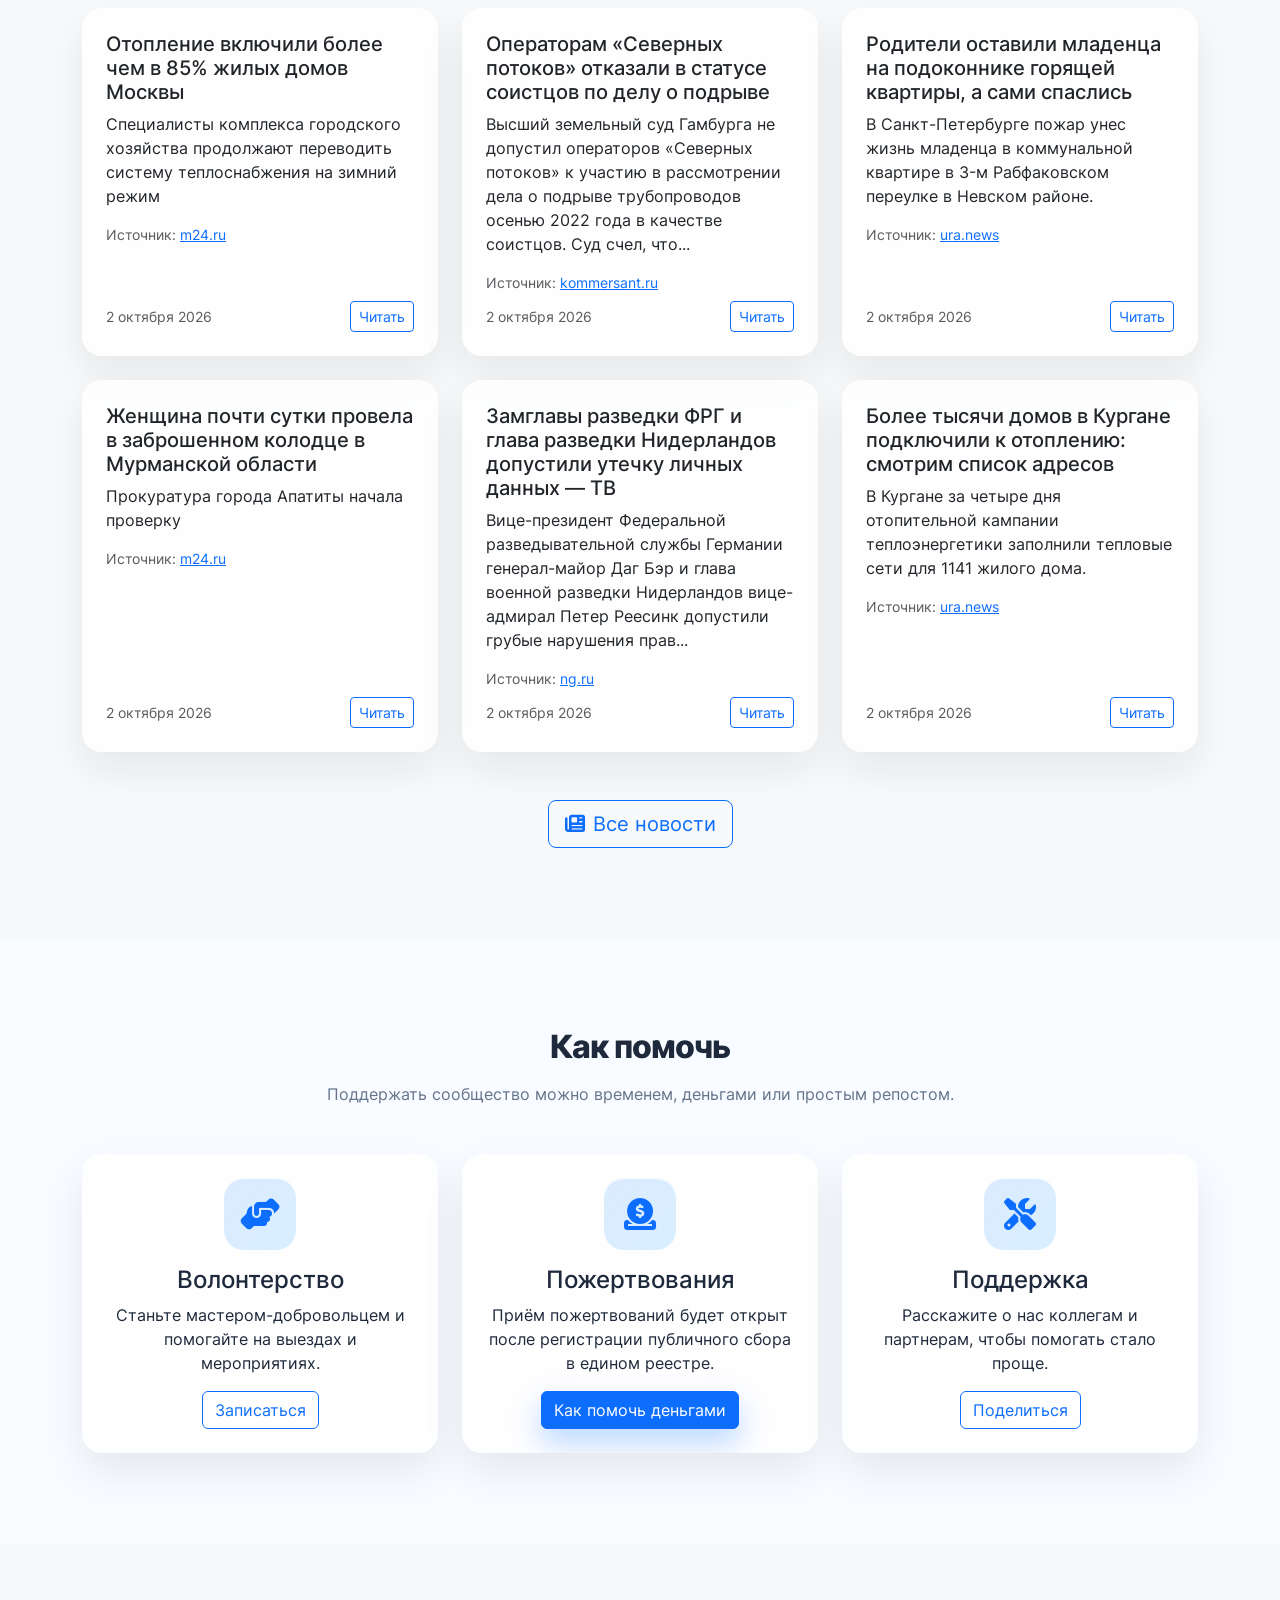
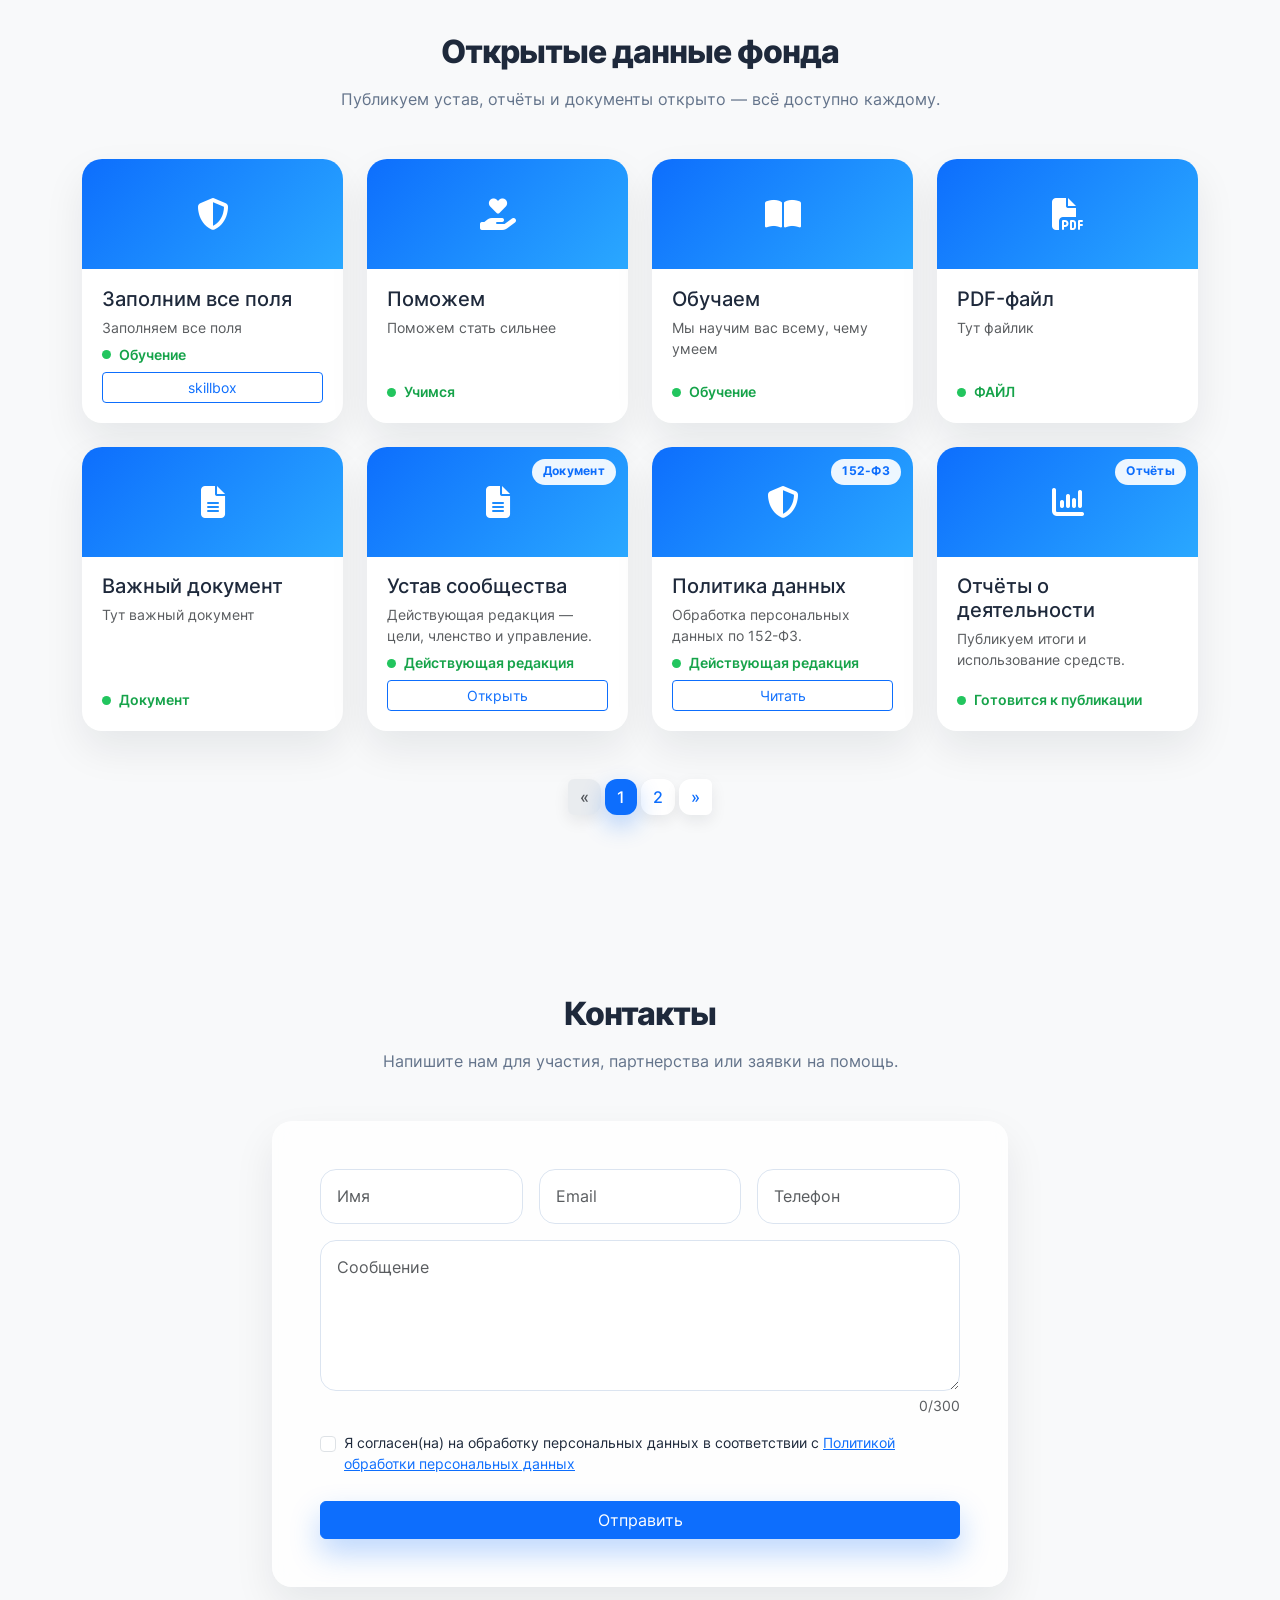
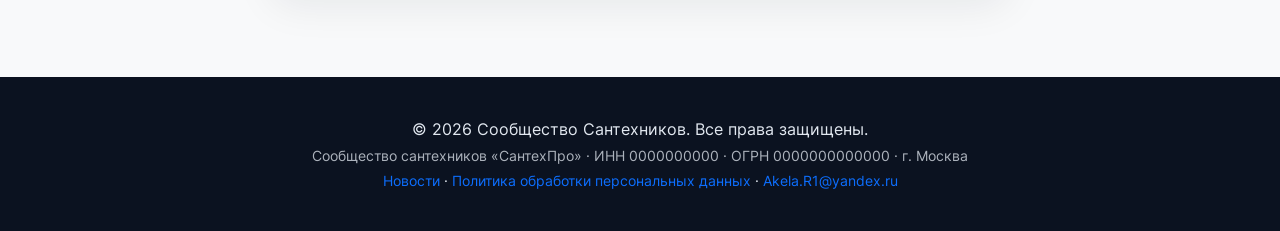
==== commit 46794922: "feat: блок «Открытые данные фонда» — карточки с тегами и статусами в стиле референса" ====
--- a/index.html
+++ b/index.html
@@ -24,7 +24,7 @@
                     <li class="nav-item"><a class="nav-link" href="#projects">Проекты</a></li>
                     <li class="nav-item"><a class="nav-link" href="#news">Новости</a></li>
                     <li class="nav-item"><a class="nav-link" href="#help">Как помочь</a></li>
-                    <li class="nav-item"><a class="nav-link" href="#docs">Документы</a></li>
+                    <li class="nav-item"><a class="nav-link" href="#docs">Открытые данные</a></li>
                     <li class="nav-item"><a class="nav-link" href="#contact">Контакты</a></li>
                 </ul>
             </div>
@@ -120,8 +120,8 @@
 
     <section id="docs" class="section bg-light">
         <div class="container">
-            <h2 class="text-center section-title reveal">Прозрачность и документы</h2>
-            <p class="section-subtitle text-center reveal">Сообщество открыто: устав, политика обработки данных и отчёты доступны каждому.</p>
+            <h2 class="text-center section-title reveal">Открытые данные фонда</h2>
+            <p class="section-subtitle text-center reveal">Публикуем устав, отчёты и документы открыто — всё доступно каждому.</p>
             <div class="row g-4" id="docsContainer">
                 <div class="col-12 text-center py-5" id="docsLoader"><div class="spinner-border text-primary" role="status"><span class="visually-hidden">Загрузка...</span></div><p class="text-muted mt-3 mb-0">Загружаем документы...</p></div>
             </div>
--- a/styles.css
+++ b/styles.css
@@ -352,4 +352,18 @@
 /* Попап результата формы «Контакты» */
 .contact-modal-icon{width:88px;height:88px;border-radius:50%;display:grid;place-items:center;margin:0 auto 1.25rem;color:#fff;box-shadow:0 14px 30px rgba(15,23,42,.18)}
 .contact-modal-icon.ok{background:linear-gradient(135deg,#16a34a,#4ade80)}
-.contact-modal-icon.err{background:linear-gradient(135deg,#dc2626,#f87171)}+.contact-modal-icon.err{background:linear-gradient(135deg,#dc2626,#f87171)}
+/* Полоса статистики на главной */
+.stat-card{transition:transform .35s ease, box-shadow .35s ease}
+.stat-num{font-size:2.4rem;font-weight:800;letter-spacing:-.03em;line-height:1.1;background:linear-gradient(135deg,var(--primary),var(--primary-2));-webkit-background-clip:text;background-clip:text;color:transparent;font-variant-numeric:tabular-nums}
+@media (max-width:360px){.stat-num{font-size:1.9rem}}
+/* Открытые данные фонда: карточки документов как proj-плитки референса */
+.doc-card{border:0;border-radius:1.25rem;overflow:hidden;background:#fff;box-shadow:0 18px 40px rgba(15,23,42,.08);display:flex;flex-direction:column;transition:transform .35s ease, box-shadow .35s ease}
+.doc-card:hover{transform:translateY(-8px);box-shadow:0 24px 60px rgba(15,23,42,.14)}
+.doc-ph{position:relative;height:110px;background:linear-gradient(135deg,var(--primary),var(--primary-2));display:grid;place-items:center;color:#fff}
+.doc-tag{position:absolute;top:12px;right:12px;padding:.3rem .7rem;border-radius:999px;background:rgba(255,255,255,.92);color:var(--primary);font-size:.72rem;font-weight:700;letter-spacing:.02em}
+.doc-bd{padding:1.1rem 1.25rem 1.25rem;display:flex;flex-direction:column;gap:.4rem;flex:1}
+.doc-bd h5{margin:0}
+.doc-bd p{margin:0}
+.doc-st{display:flex;align-items:center;gap:.5rem;font-size:.85rem;color:#16a34a;font-weight:600;margin-top:auto}
+.doc-st i{width:9px;height:9px;border-radius:50%;background:#22c55e;box-shadow:0 0 0 0 rgba(34,197,94,.5);animation:pulse 2s infinite;flex-shrink:0}
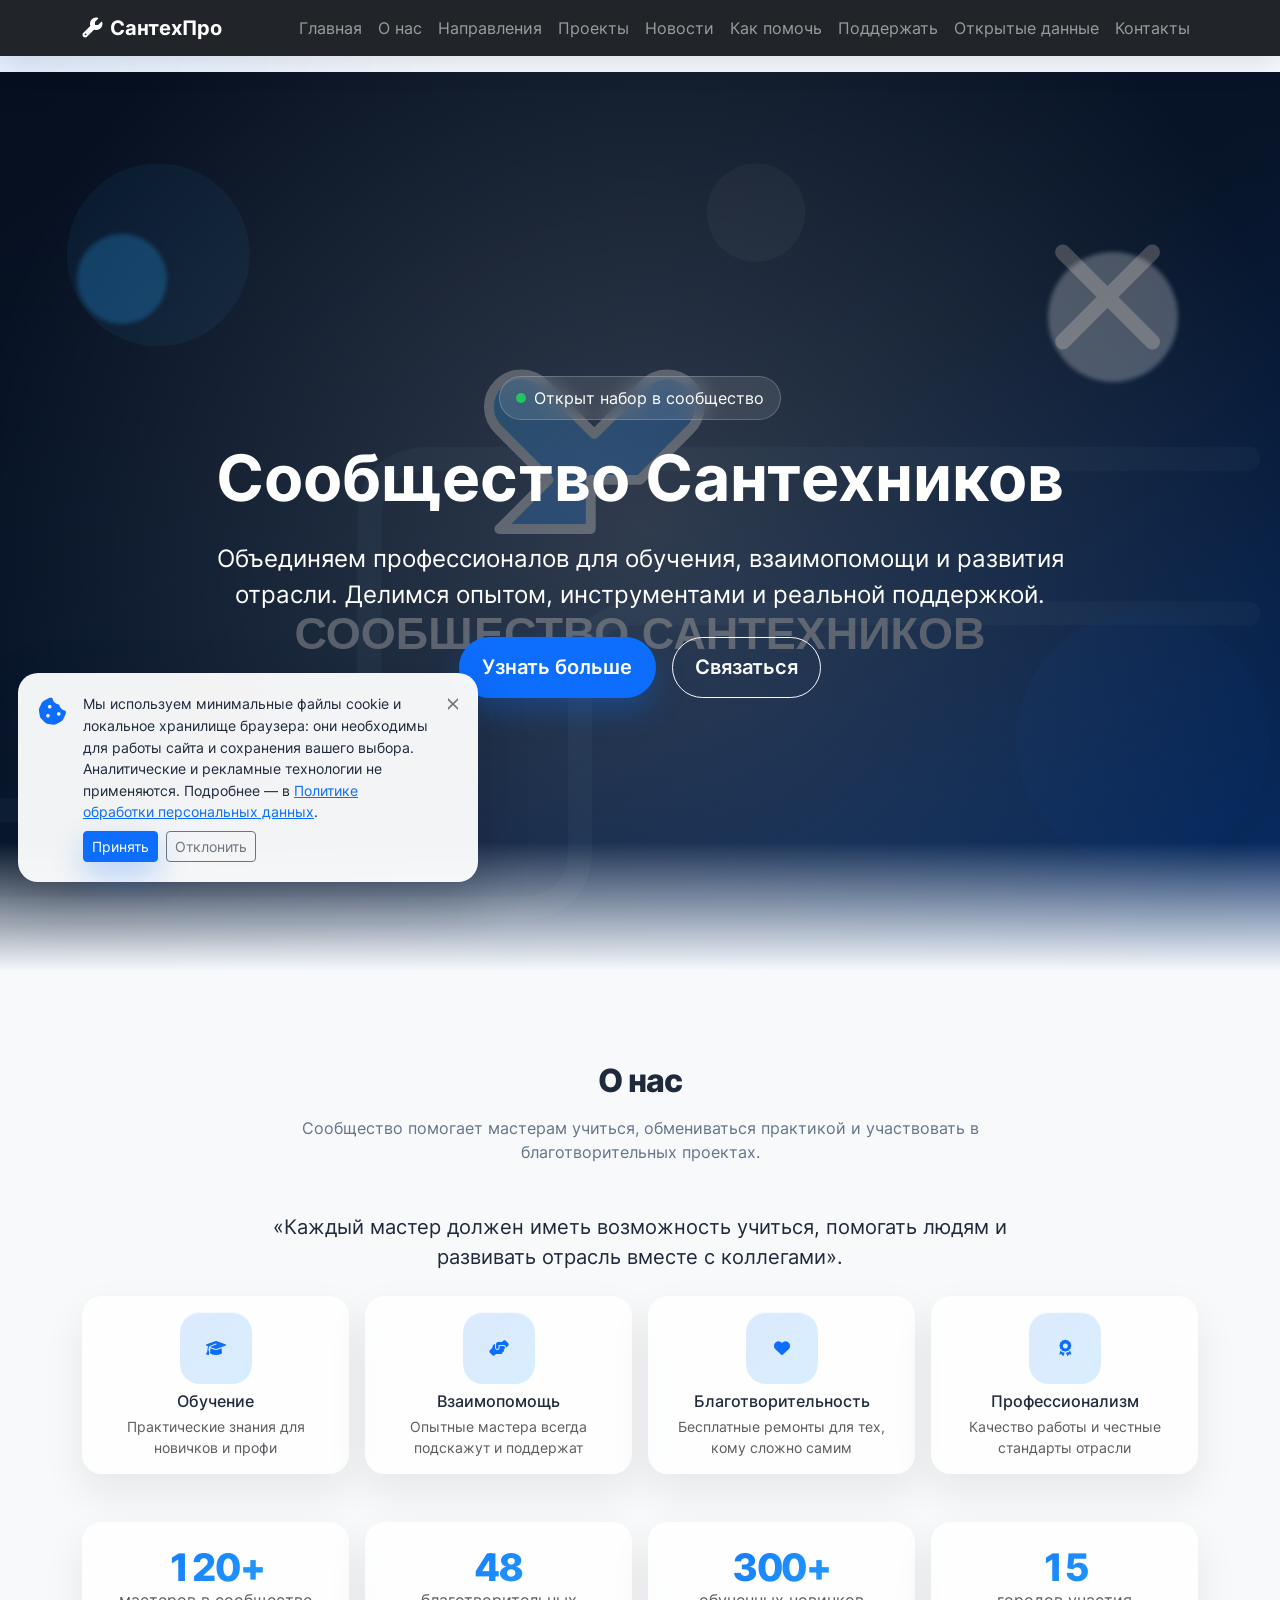
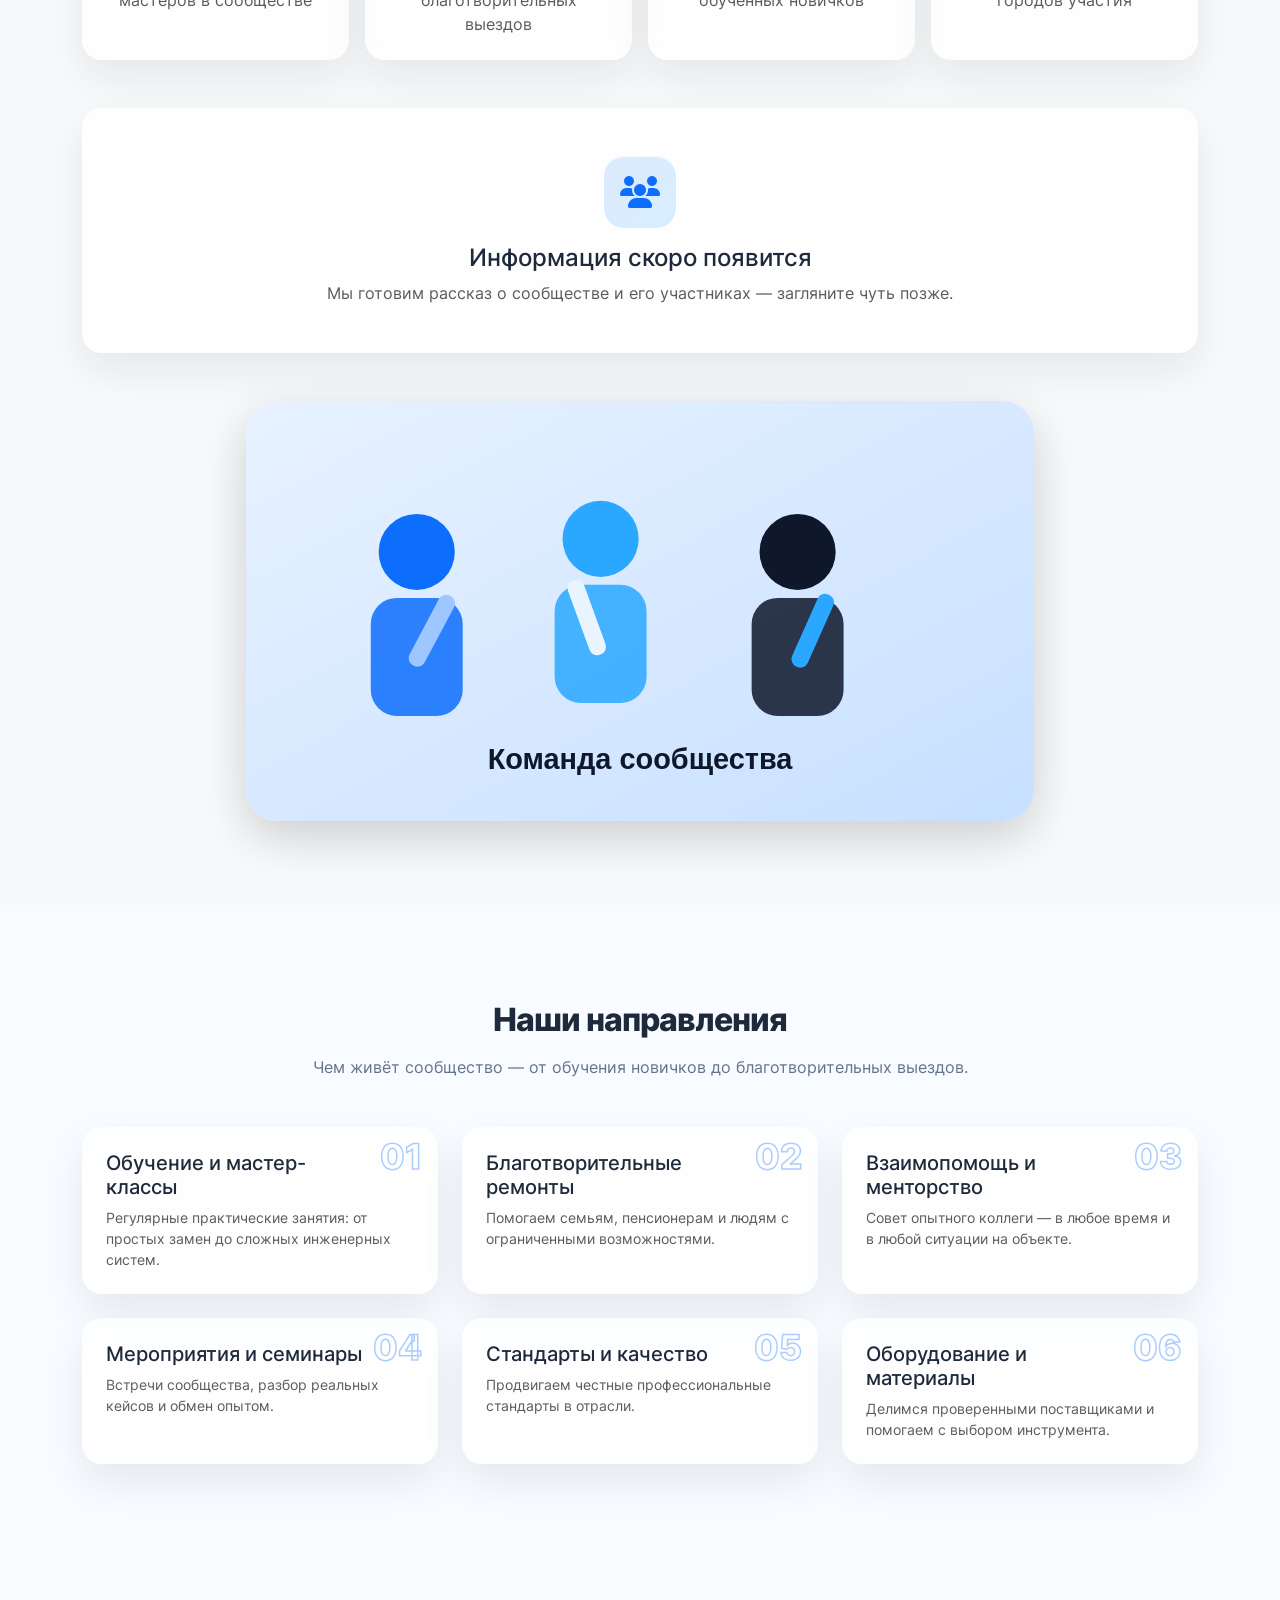
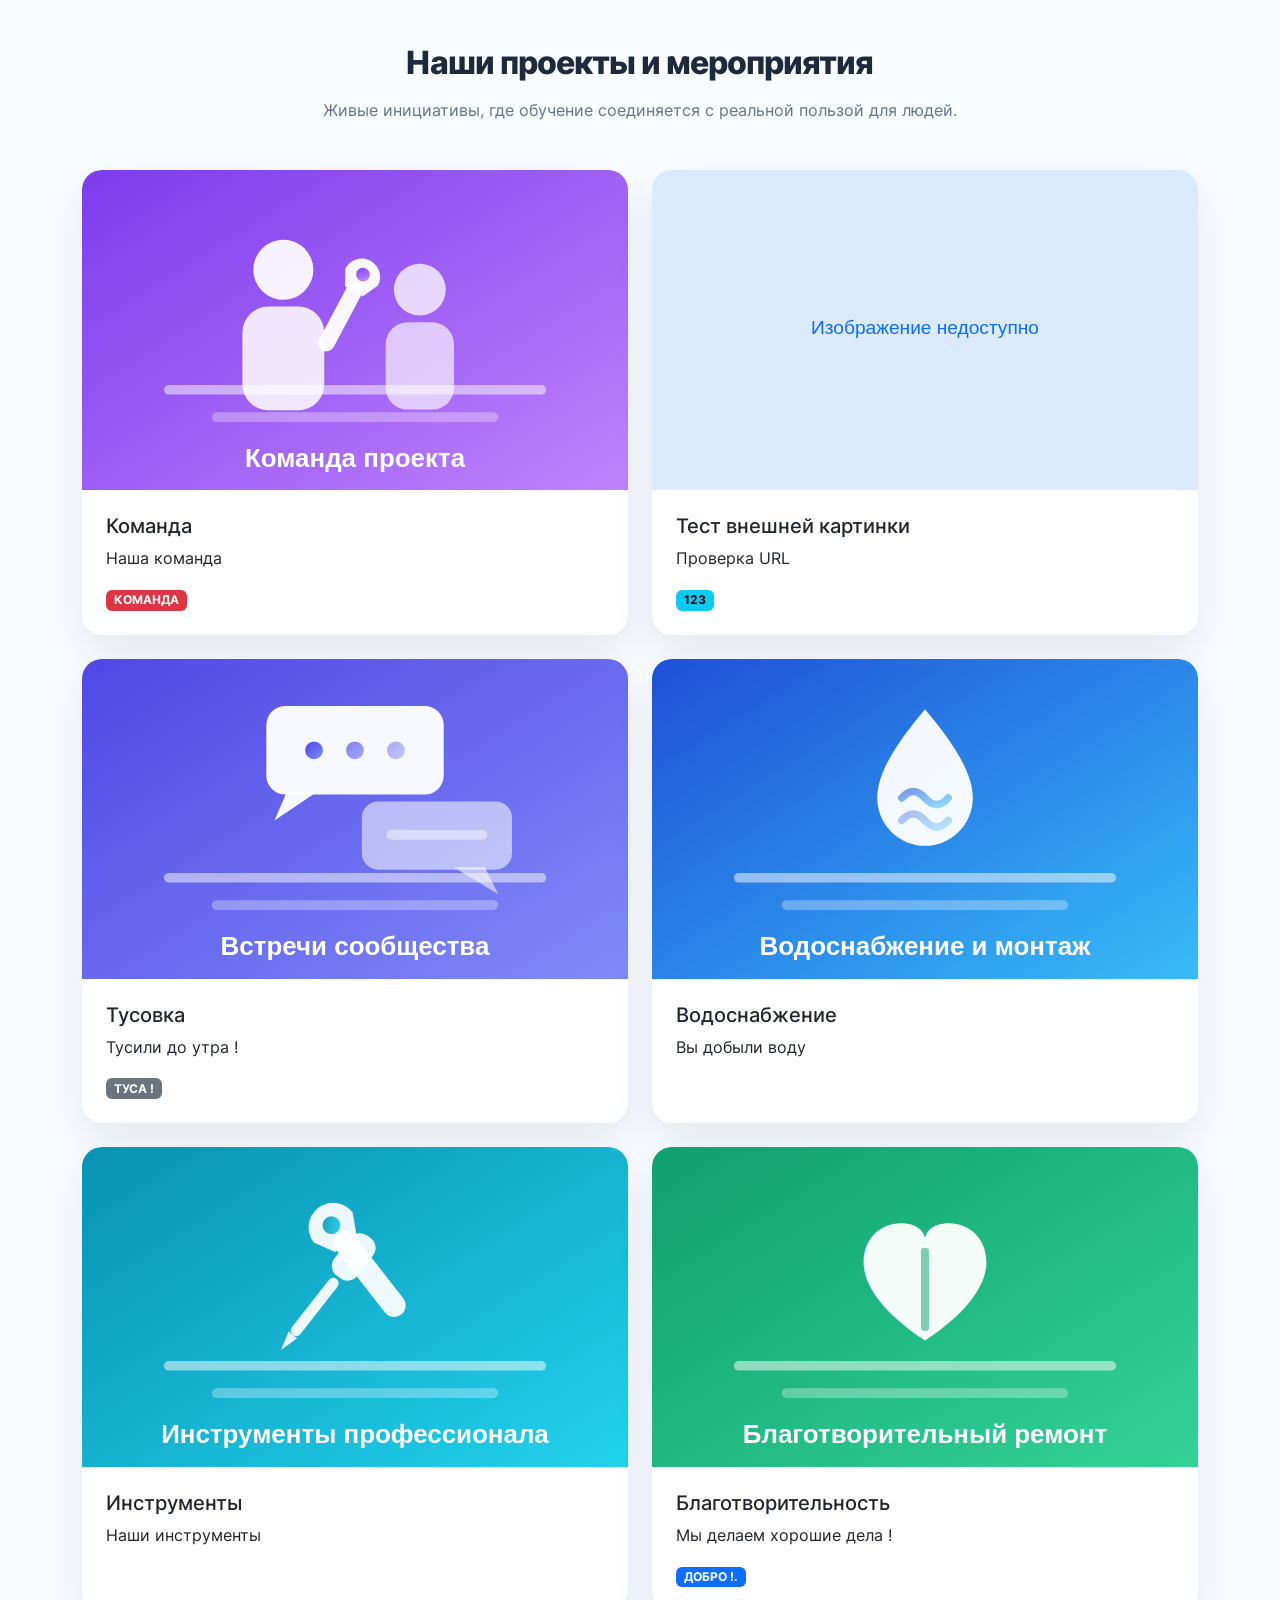
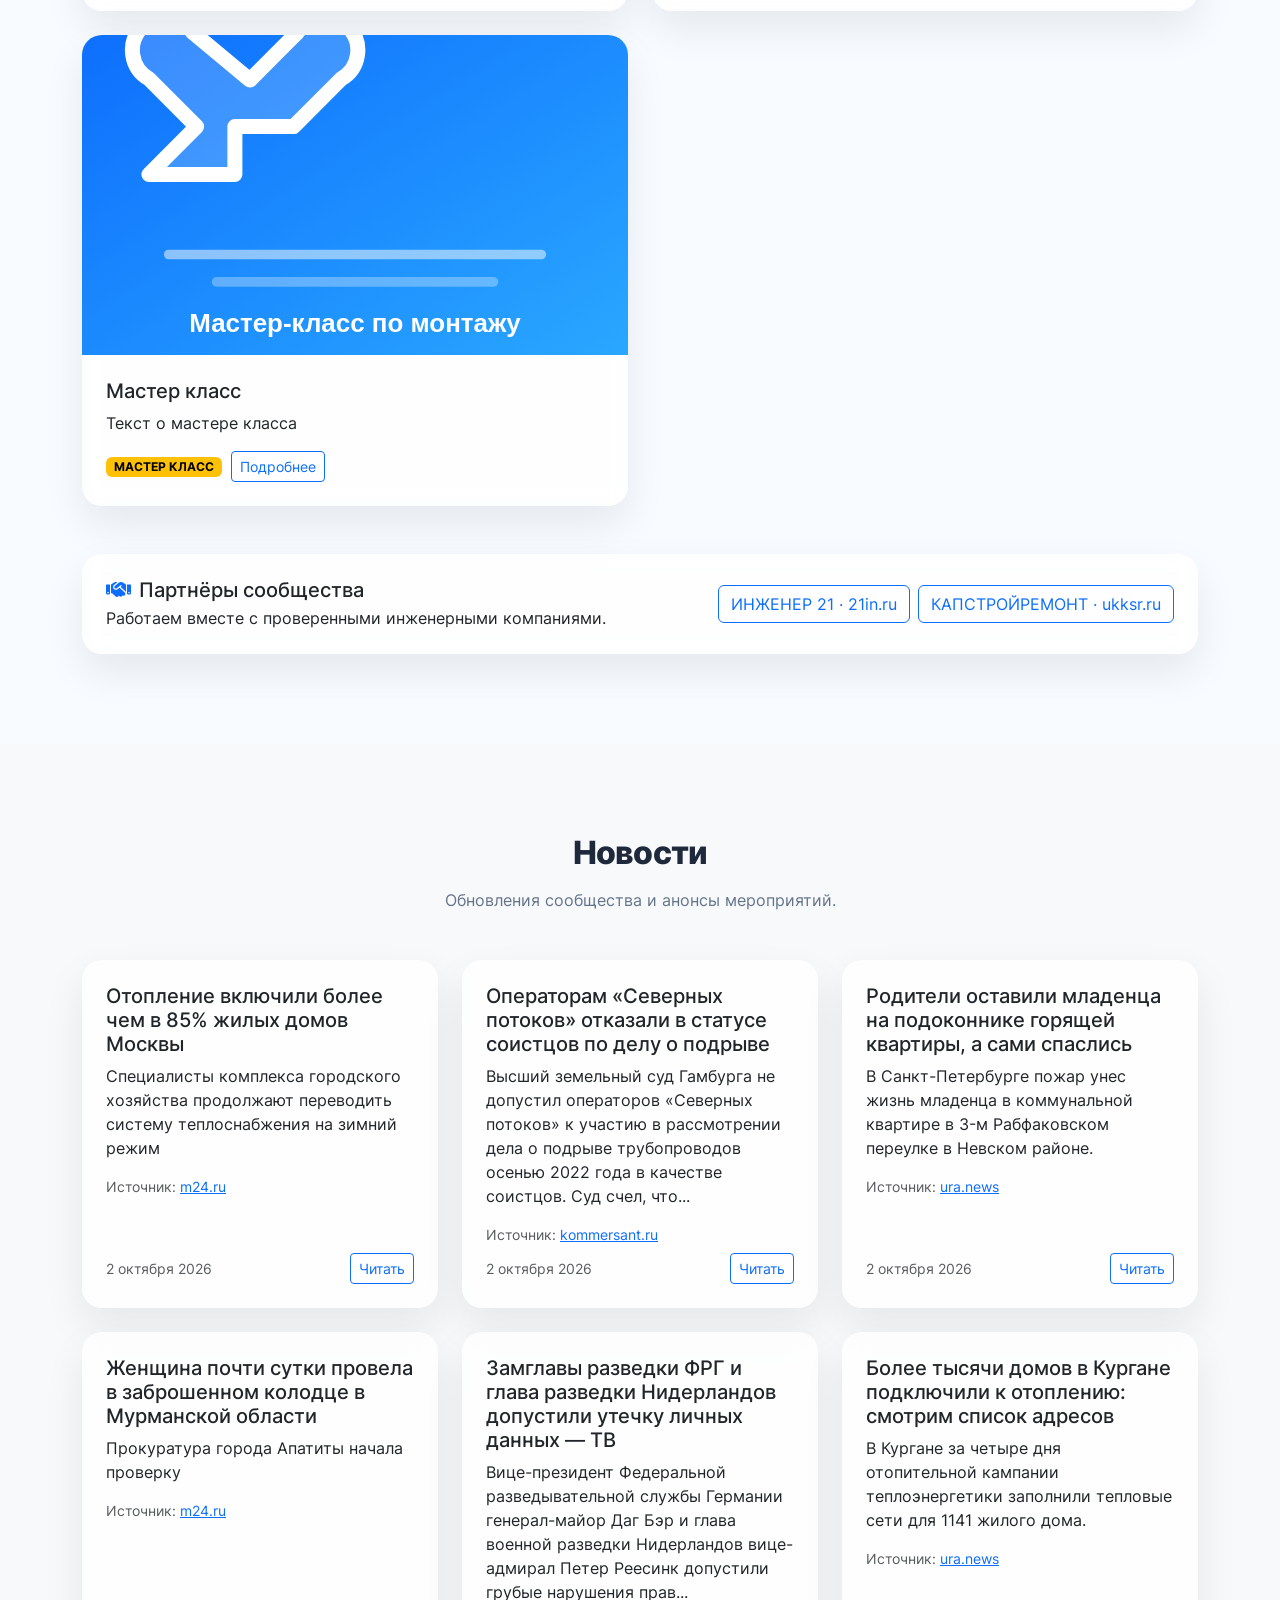
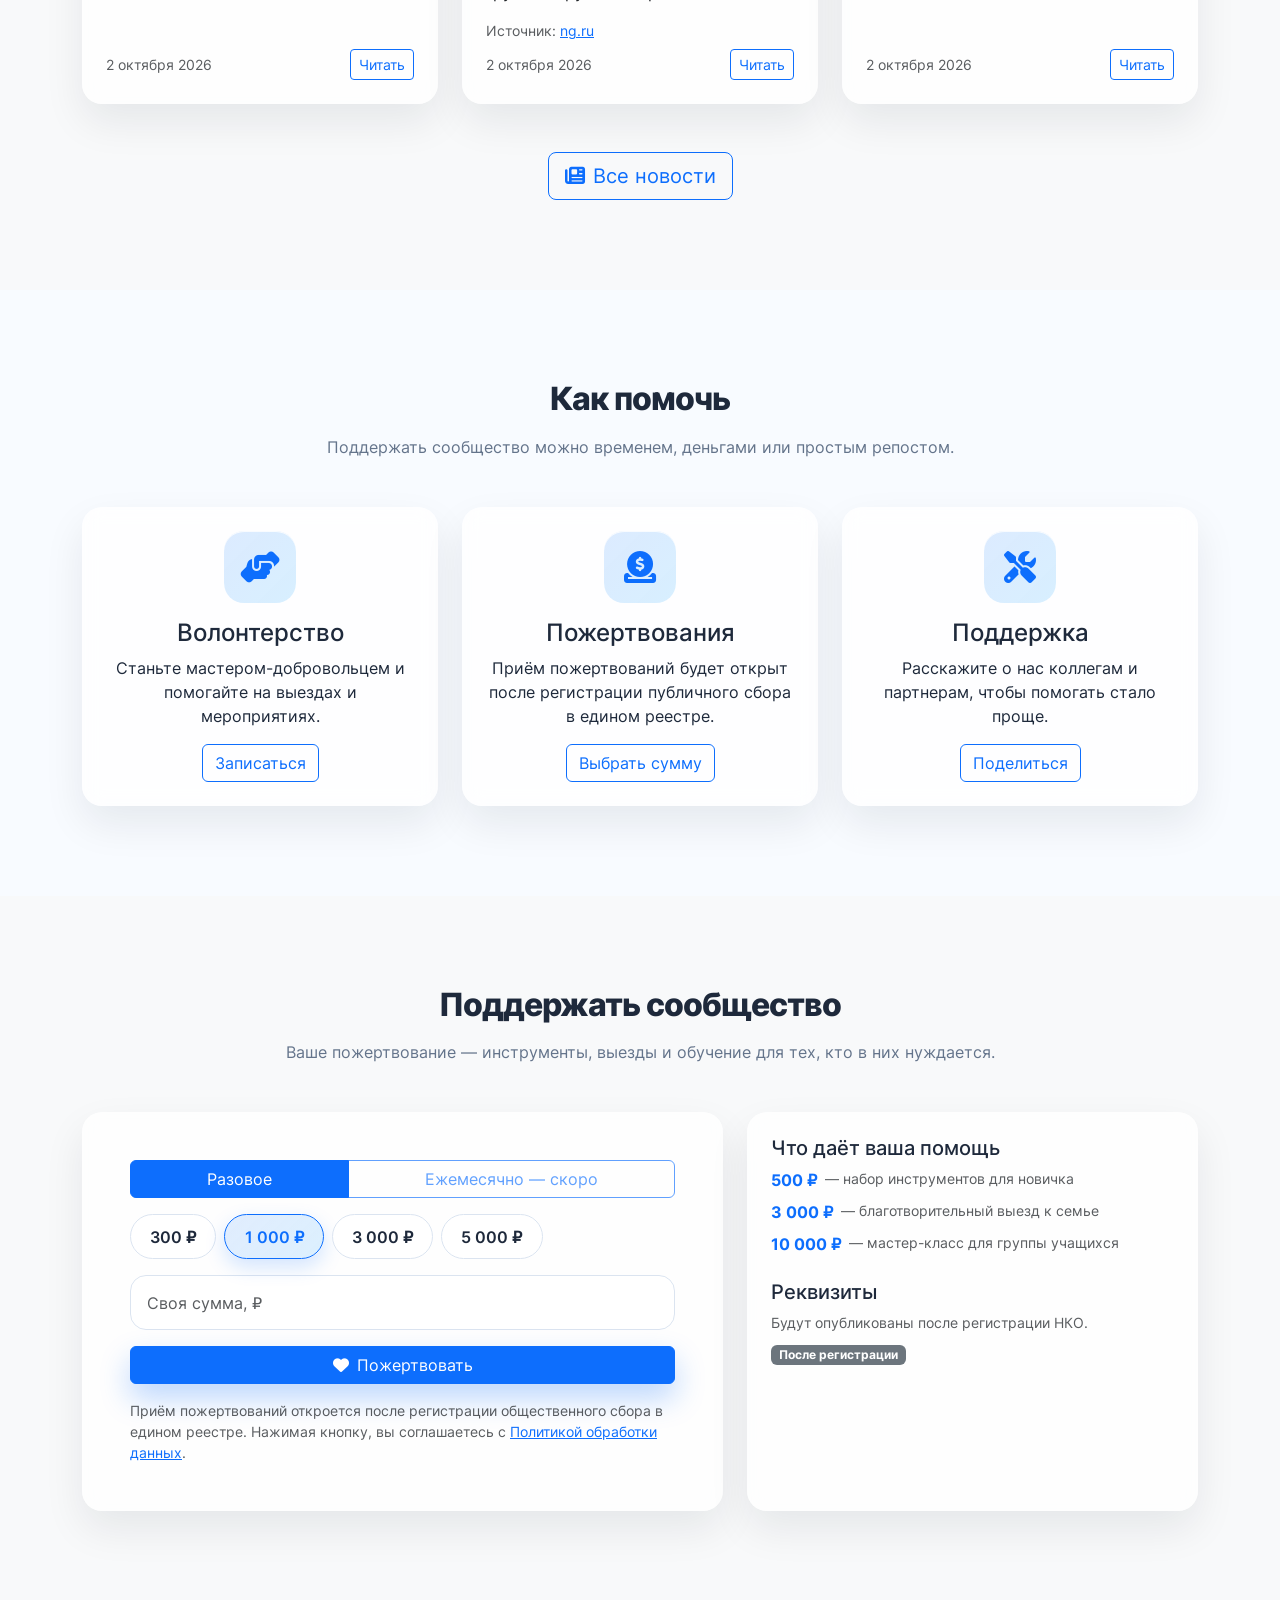
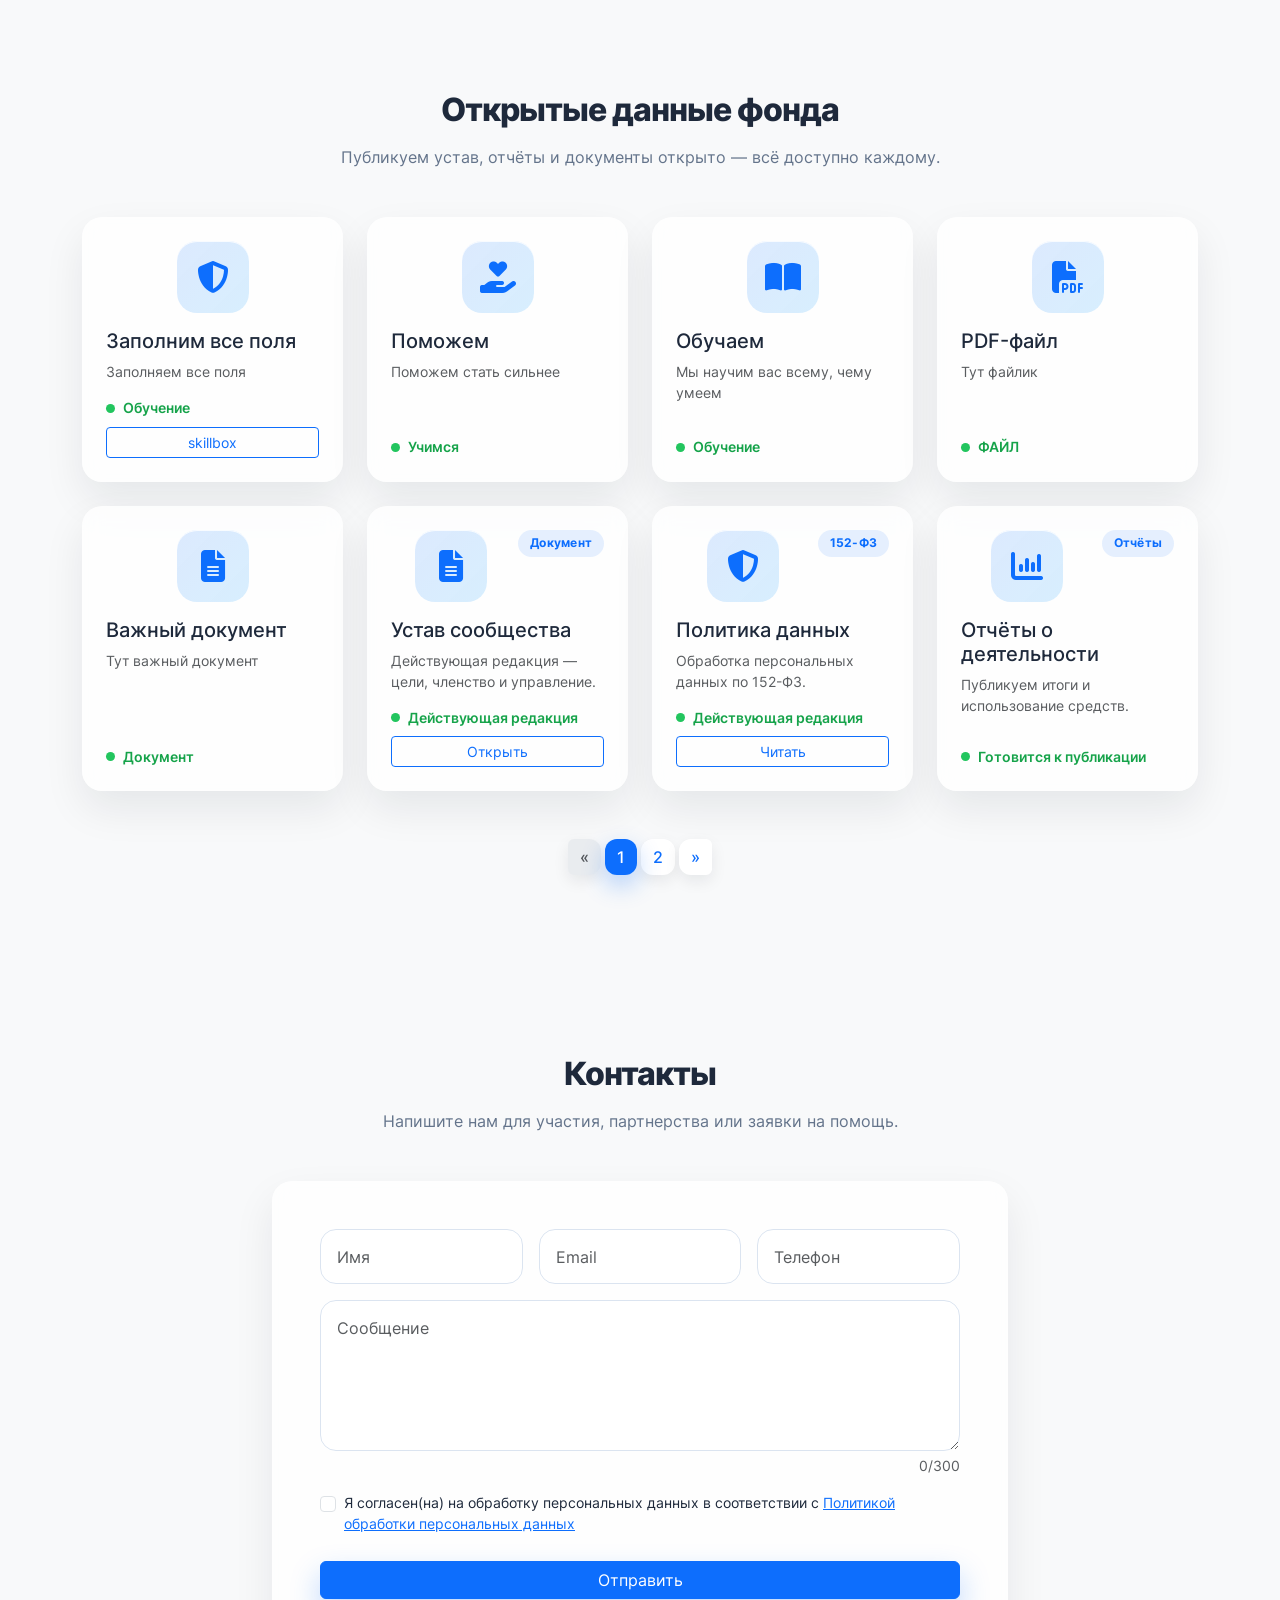
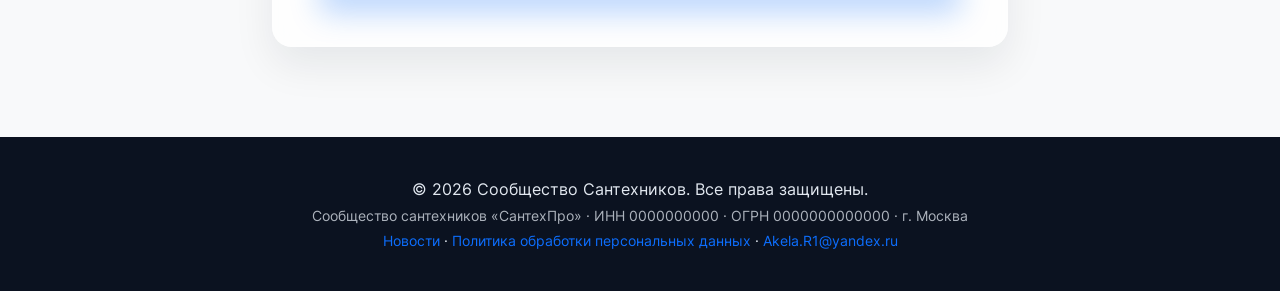
==== commit 88161c70: "feat: миссия и ценности, направления 01-06, виджет пожертвований — структура как у референса" ====
--- a/index.html
+++ b/index.html
@@ -21,9 +21,11 @@
                 <ul class="navbar-nav ms-auto text-center text-lg-start">
                     <li class="nav-item"><a class="nav-link" href="#home">Главная</a></li>
                     <li class="nav-item"><a class="nav-link" href="#about">О нас</a></li>
+                    <li class="nav-item"><a class="nav-link" href="#directions">Направления</a></li>
                     <li class="nav-item"><a class="nav-link" href="#projects">Проекты</a></li>
                     <li class="nav-item"><a class="nav-link" href="#news">Новости</a></li>
                     <li class="nav-item"><a class="nav-link" href="#help">Как помочь</a></li>
+                    <li class="nav-item"><a class="nav-link" href="#donate">Поддержать</a></li>
                     <li class="nav-item"><a class="nav-link" href="#docs">Открытые данные</a></li>
                     <li class="nav-item"><a class="nav-link" href="#contact">Контакты</a></li>
                 </ul>
@@ -54,6 +56,17 @@
         <div class="container">
             <h2 class="text-center section-title reveal">О нас</h2>
             <p class="section-subtitle text-center reveal">Сообщество помогает мастерам учиться, обмениваться практикой и участвовать в благотворительных проектах.</p>
+            <div class="row justify-content-center mb-4 reveal">
+                <div class="col-lg-9 text-center">
+                    <p class="lead mb-0">«Каждый мастер должен иметь возможность учиться, помогать людям и развивать отрасль вместе с коллегами».</p>
+                </div>
+            </div>
+            <div class="row g-3 mb-5">
+                <div class="col-md-3 col-6 reveal"><div class="glass-card h-100 p-3 text-center"><div class="icon-bubble mb-2"><i class="fas fa-graduation-cap"></i></div><h6 class="mb-1">Обучение</h6><p class="text-muted small mb-0">Практические знания для новичков и профи</p></div></div>
+                <div class="col-md-3 col-6 reveal"><div class="glass-card h-100 p-3 text-center"><div class="icon-bubble mb-2"><i class="fas fa-hands-helping"></i></div><h6 class="mb-1">Взаимопомощь</h6><p class="text-muted small mb-0">Опытные мастера всегда подскажут и поддержат</p></div></div>
+                <div class="col-md-3 col-6 reveal"><div class="glass-card h-100 p-3 text-center"><div class="icon-bubble mb-2"><i class="fas fa-heart"></i></div><h6 class="mb-1">Благотворительность</h6><p class="text-muted small mb-0">Бесплатные ремонты для тех, кому сложно самим</p></div></div>
+                <div class="col-md-3 col-6 reveal"><div class="glass-card h-100 p-3 text-center"><div class="icon-bubble mb-2"><i class="fas fa-award"></i></div><h6 class="mb-1">Профессионализм</h6><p class="text-muted small mb-0">Качество работы и честные стандарты отрасли</p></div></div>
+            </div>
             <!-- TODO(владелец): замените цифры статистики на актуальные -->
             <div class="row g-3 mb-5 stats-strip">
                 <div class="col-6 col-lg-3 reveal"><div class="glass-card stat-card h-100 p-4 text-center"><div class="stat-num" data-count="120" data-suffix="+">120+</div><div class="text-muted">мастеров в сообществе</div></div></div>
@@ -64,6 +77,21 @@
             <div class="row g-4" id="aboutContainer"></div>
             <div class="text-center mt-5 reveal">
                 <img src="images/team.svg" alt="Команда сантехников" class="img-fluid rounded-5 shadow-lg" style="max-height: 420px; object-fit: cover;" loading="lazy">
+            </div>
+        </div>
+    </section>
+
+    <section id="directions" class="section">
+        <div class="container">
+            <h2 class="text-center section-title reveal">Наши направления</h2>
+            <p class="section-subtitle text-center reveal">Чем живёт сообщество — от обучения новичков до благотворительных выездов.</p>
+            <div class="row g-4">
+                <div class="col-md-6 col-lg-4 reveal"><div class="glass-card direction-card h-100 p-4"><div class="direction-num">01</div><h5>Обучение и мастер-классы</h5><p class="text-muted small mb-0">Регулярные практические занятия: от простых замен до сложных инженерных систем.</p></div></div>
+                <div class="col-md-6 col-lg-4 reveal"><div class="glass-card direction-card h-100 p-4"><div class="direction-num">02</div><h5>Благотворительные ремонты</h5><p class="text-muted small mb-0">Помогаем семьям, пенсионерам и людям с ограниченными возможностями.</p></div></div>
+                <div class="col-md-6 col-lg-4 reveal"><div class="glass-card direction-card h-100 p-4"><div class="direction-num">03</div><h5>Взаимопомощь и менторство</h5><p class="text-muted small mb-0">Совет опытного коллеги — в любое время и в любой ситуации на объекте.</p></div></div>
+                <div class="col-md-6 col-lg-4 reveal"><div class="glass-card direction-card h-100 p-4"><div class="direction-num">04</div><h5>Мероприятия и семинары</h5><p class="text-muted small mb-0">Встречи сообщества, разбор реальных кейсов и обмен опытом.</p></div></div>
+                <div class="col-md-6 col-lg-4 reveal"><div class="glass-card direction-card h-100 p-4"><div class="direction-num">05</div><h5>Стандарты и качество</h5><p class="text-muted small mb-0">Продвигаем честные профессиональные стандарты в отрасли.</p></div></div>
+                <div class="col-md-6 col-lg-4 reveal"><div class="glass-card direction-card h-100 p-4"><div class="direction-num">06</div><h5>Оборудование и материалы</h5><p class="text-muted small mb-0">Делимся проверенными поставщиками и помогаем с выбором инструмента.</p></div></div>
             </div>
         </div>
     </section>
@@ -112,8 +140,47 @@
             <p class="section-subtitle text-center reveal">Поддержать сообщество можно временем, деньгами или простым репостом.</p>
             <div class="row text-center g-4">
                 <div class="col-md-4 reveal"><div class="glass-card h-100 p-4"><div class="icon-bubble"><i class="fas fa-hands-helping fa-2x"></i></div><h4>Волонтерство</h4><p>Станьте мастером-добровольцем и помогайте на выездах и мероприятиях.</p><a href="#contact" class="btn btn-outline-primary">Записаться</a></div></div>
-                <div class="col-md-4 reveal"><div class="glass-card h-100 p-4"><div class="icon-bubble"><i class="fas fa-donate fa-2x"></i></div><h4>Пожертвования</h4><p>Приём пожертвований будет открыт после регистрации публичного сбора в едином реестре.</p><button class="btn btn-primary" onclick="donate()">Как помочь деньгами</button></div></div>
+                <div class="col-md-4 reveal"><div class="glass-card h-100 p-4"><div class="icon-bubble"><i class="fas fa-donate fa-2x"></i></div><h4>Пожертвования</h4><p>Приём пожертвований будет открыт после регистрации публичного сбора в едином реестре.</p><a href="#donate" class="btn btn-outline-primary">Выбрать сумму</a></div></div>
                 <div class="col-md-4 reveal"><div class="glass-card h-100 p-4"><div class="icon-bubble"><i class="fas fa-tools fa-2x"></i></div><h4>Поддержка</h4><p>Расскажите о нас коллегам и партнерам, чтобы помогать стало проще.</p><button type="button" class="btn btn-outline-primary" id="shareBtn">Поделиться</button></div></div>
+            </div>
+        </div>
+    </section>
+
+    <section id="donate" class="section bg-light">
+        <div class="container">
+            <h2 class="text-center section-title reveal">Поддержать сообщество</h2>
+            <p class="section-subtitle text-center reveal">Ваше пожертвование — инструменты, выезды и обучение для тех, кто в них нуждается.</p>
+            <div class="row g-4">
+                <div class="col-lg-7 reveal">
+                    <div class="glass-card h-100 p-4 p-md-5">
+                        <div class="btn-group w-100 mb-3" role="group" aria-label="Периодичность">
+                            <button type="button" class="btn btn-outline-primary active">Разовое</button>
+                            <button type="button" class="btn btn-outline-primary" disabled>Ежемесячно — скоро</button>
+                        </div>
+                        <div class="d-flex flex-wrap gap-2 mb-3" id="donAmounts">
+                            <button type="button" class="btn btn-donate" data-amount="300">300 ₽</button>
+                            <button type="button" class="btn btn-donate active" data-amount="1000">1 000 ₽</button>
+                            <button type="button" class="btn btn-donate" data-amount="3000">3 000 ₽</button>
+                            <button type="button" class="btn btn-donate" data-amount="5000">5 000 ₽</button>
+                        </div>
+                        <input type="number" min="100" class="form-control mb-3" id="donCustom" placeholder="Своя сумма, ₽">
+                        <button type="button" class="btn btn-primary w-100" id="donateSubmit"><i class="fas fa-heart me-2"></i>Пожертвовать</button>
+                        <p class="text-muted small mt-3 mb-0">Приём пожертвований откроется после регистрации общественного сбора в едином реестре. Нажимая кнопку, вы соглашаетесь с <a href="politika.html" target="_blank" rel="noopener">Политикой обработки данных</a>.</p>
+                    </div>
+                </div>
+                <div class="col-lg-5 reveal">
+                    <div class="glass-card h-100 p-4">
+                        <h5>Что даёт ваша помощь</h5>
+                        <ul class="list-unstyled">
+                            <li class="d-flex gap-2 mb-2"><span class="text-primary fw-bold">500 ₽</span><span class="text-muted small">— набор инструментов для новичка</span></li>
+                            <li class="d-flex gap-2 mb-2"><span class="text-primary fw-bold">3 000 ₽</span><span class="text-muted small">— благотворительный выезд к семье</span></li>
+                            <li class="d-flex gap-2 mb-2"><span class="text-primary fw-bold">10 000 ₽</span><span class="text-muted small">— мастер-класс для группы учащихся</span></li>
+                        </ul>
+                        <h5 class="mt-4">Реквизиты</h5>
+                        <p class="text-muted small mb-2">Будут опубликованы после регистрации НКО.</p>
+                        <span class="badge text-bg-secondary">После регистрации</span>
+                    </div>
+                </div>
             </div>
         </div>
     </section>
--- a/styles.css
+++ b/styles.css
@@ -353,17 +353,19 @@
 .contact-modal-icon{width:88px;height:88px;border-radius:50%;display:grid;place-items:center;margin:0 auto 1.25rem;color:#fff;box-shadow:0 14px 30px rgba(15,23,42,.18)}
 .contact-modal-icon.ok{background:linear-gradient(135deg,#16a34a,#4ade80)}
 .contact-modal-icon.err{background:linear-gradient(135deg,#dc2626,#f87171)}
+/* Направления (нумерованные карточки 01-06) */
+.direction-card{position:relative;overflow:hidden}
+.direction-num{position:absolute;top:.75rem;right:1rem;font-size:2.2rem;font-weight:800;line-height:1;color:transparent;-webkit-text-stroke:1.5px rgba(13,110,253,.35);user-select:none}
+.direction-card h5{padding-right:2.6rem}
+/* Виджет пожертвования */
+.btn-donate{border:1.5px solid #dbe4f0;border-radius:999px;padding:.6rem 1.2rem;font-weight:600;color:var(--text);background:#fff;transition:all .2s ease}
+.btn-donate:hover{border-color:var(--primary);color:var(--primary)}
+.btn-donate.active{border-color:var(--primary);background:linear-gradient(135deg,rgba(13,110,253,.12),rgba(42,168,255,.16));color:var(--primary);box-shadow:0 8px 20px rgba(13,110,253,.18)}
 /* Полоса статистики на главной */
 .stat-card{transition:transform .35s ease, box-shadow .35s ease}
 .stat-num{font-size:2.4rem;font-weight:800;letter-spacing:-.03em;line-height:1.1;background:linear-gradient(135deg,var(--primary),var(--primary-2));-webkit-background-clip:text;background-clip:text;color:transparent;font-variant-numeric:tabular-nums}
 @media (max-width:360px){.stat-num{font-size:1.9rem}}
-/* Открытые данные фонда: карточки документов как proj-плитки референса */
-.doc-card{border:0;border-radius:1.25rem;overflow:hidden;background:#fff;box-shadow:0 18px 40px rgba(15,23,42,.08);display:flex;flex-direction:column;transition:transform .35s ease, box-shadow .35s ease}
-.doc-card:hover{transform:translateY(-8px);box-shadow:0 24px 60px rgba(15,23,42,.14)}
-.doc-ph{position:relative;height:110px;background:linear-gradient(135deg,var(--primary),var(--primary-2));display:grid;place-items:center;color:#fff}
-.doc-tag{position:absolute;top:12px;right:12px;padding:.3rem .7rem;border-radius:999px;background:rgba(255,255,255,.92);color:var(--primary);font-size:.72rem;font-weight:700;letter-spacing:.02em}
-.doc-bd{padding:1.1rem 1.25rem 1.25rem;display:flex;flex-direction:column;gap:.4rem;flex:1}
-.doc-bd h5{margin:0}
-.doc-bd p{margin:0}
-.doc-st{display:flex;align-items:center;gap:.5rem;font-size:.85rem;color:#16a34a;font-weight:600;margin-top:auto}
+/* Открытые данные фонда: тег-чип и статусная строка поверх фирменной glass-карточки */
+.doc-tag{padding:.32rem .75rem;border-radius:999px;background:rgba(13,110,253,.1);color:var(--primary);font-size:.72rem;font-weight:700;letter-spacing:.02em;white-space:nowrap;flex-shrink:0}
+.doc-st{display:flex;align-items:center;gap:.5rem;font-size:.85rem;color:#16a34a;font-weight:600}
 .doc-st i{width:9px;height:9px;border-radius:50%;background:#22c55e;box-shadow:0 0 0 0 rgba(34,197,94,.5);animation:pulse 2s infinite;flex-shrink:0}
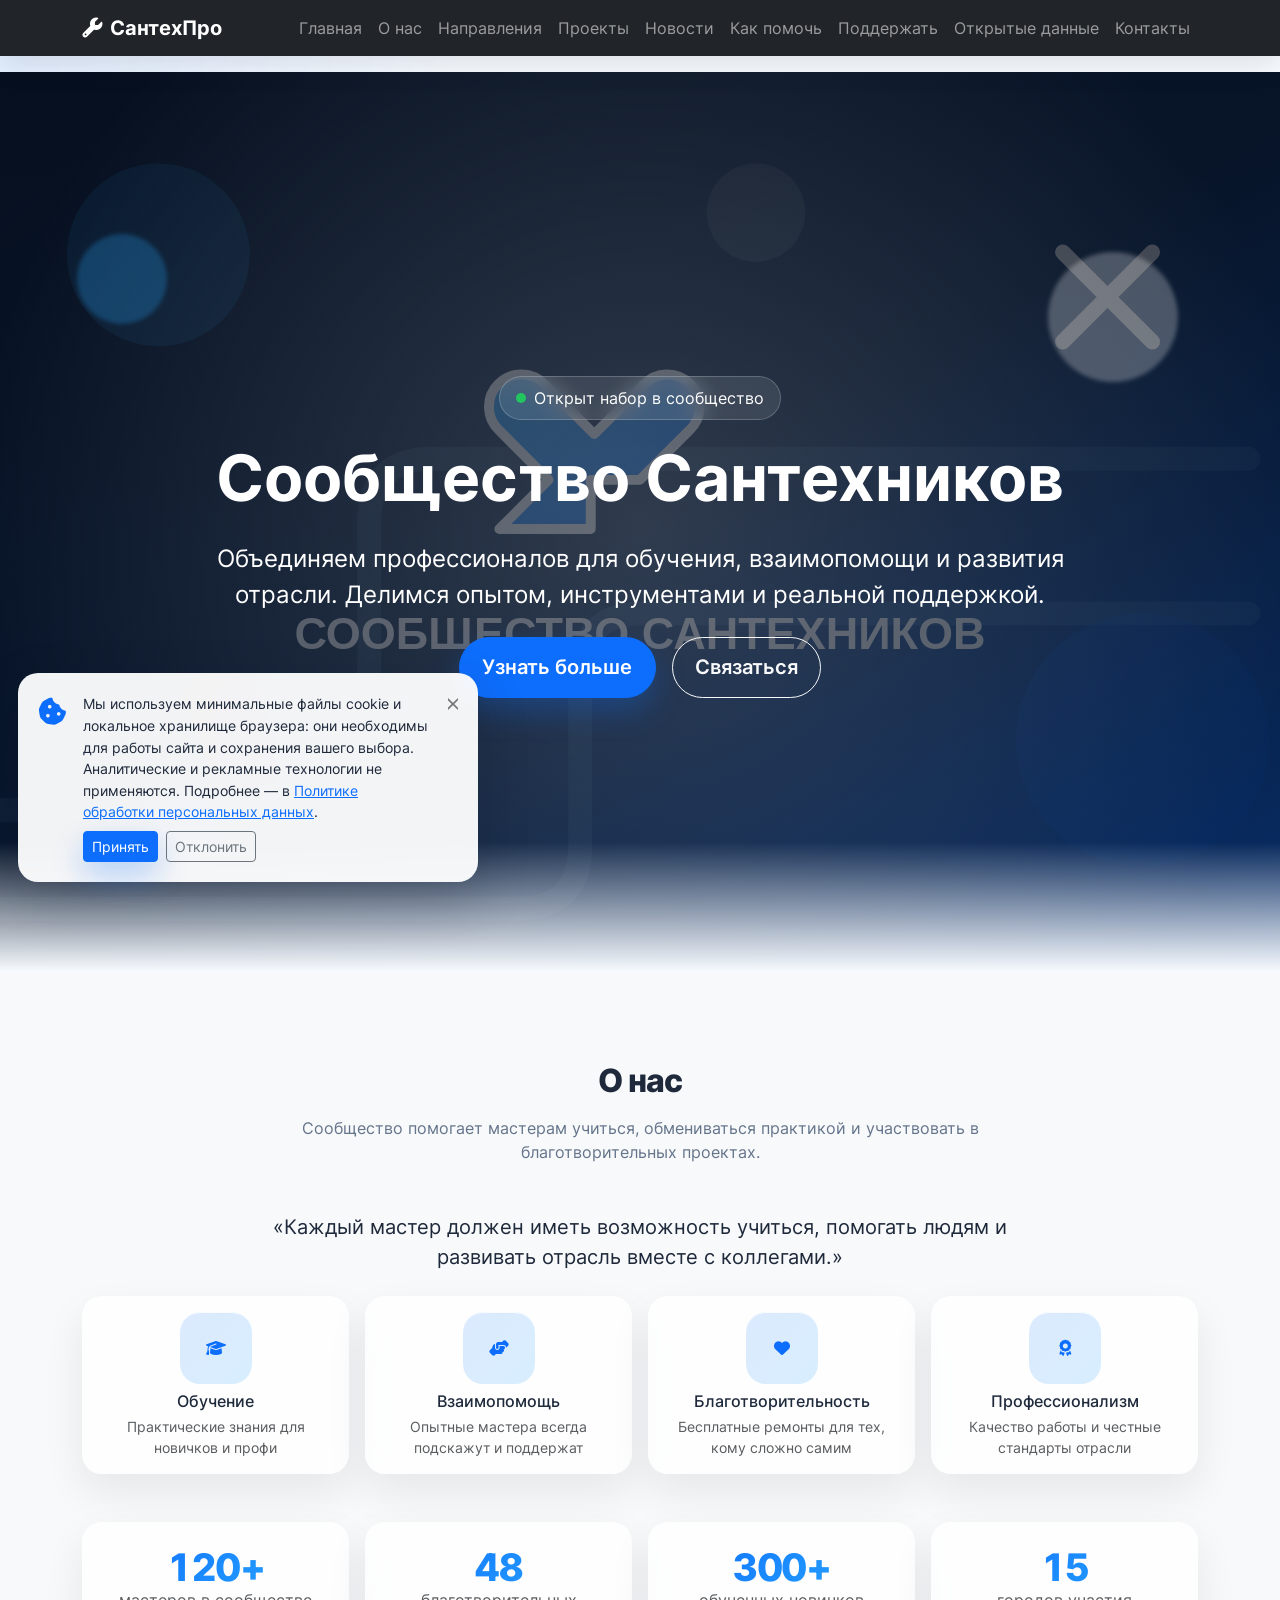
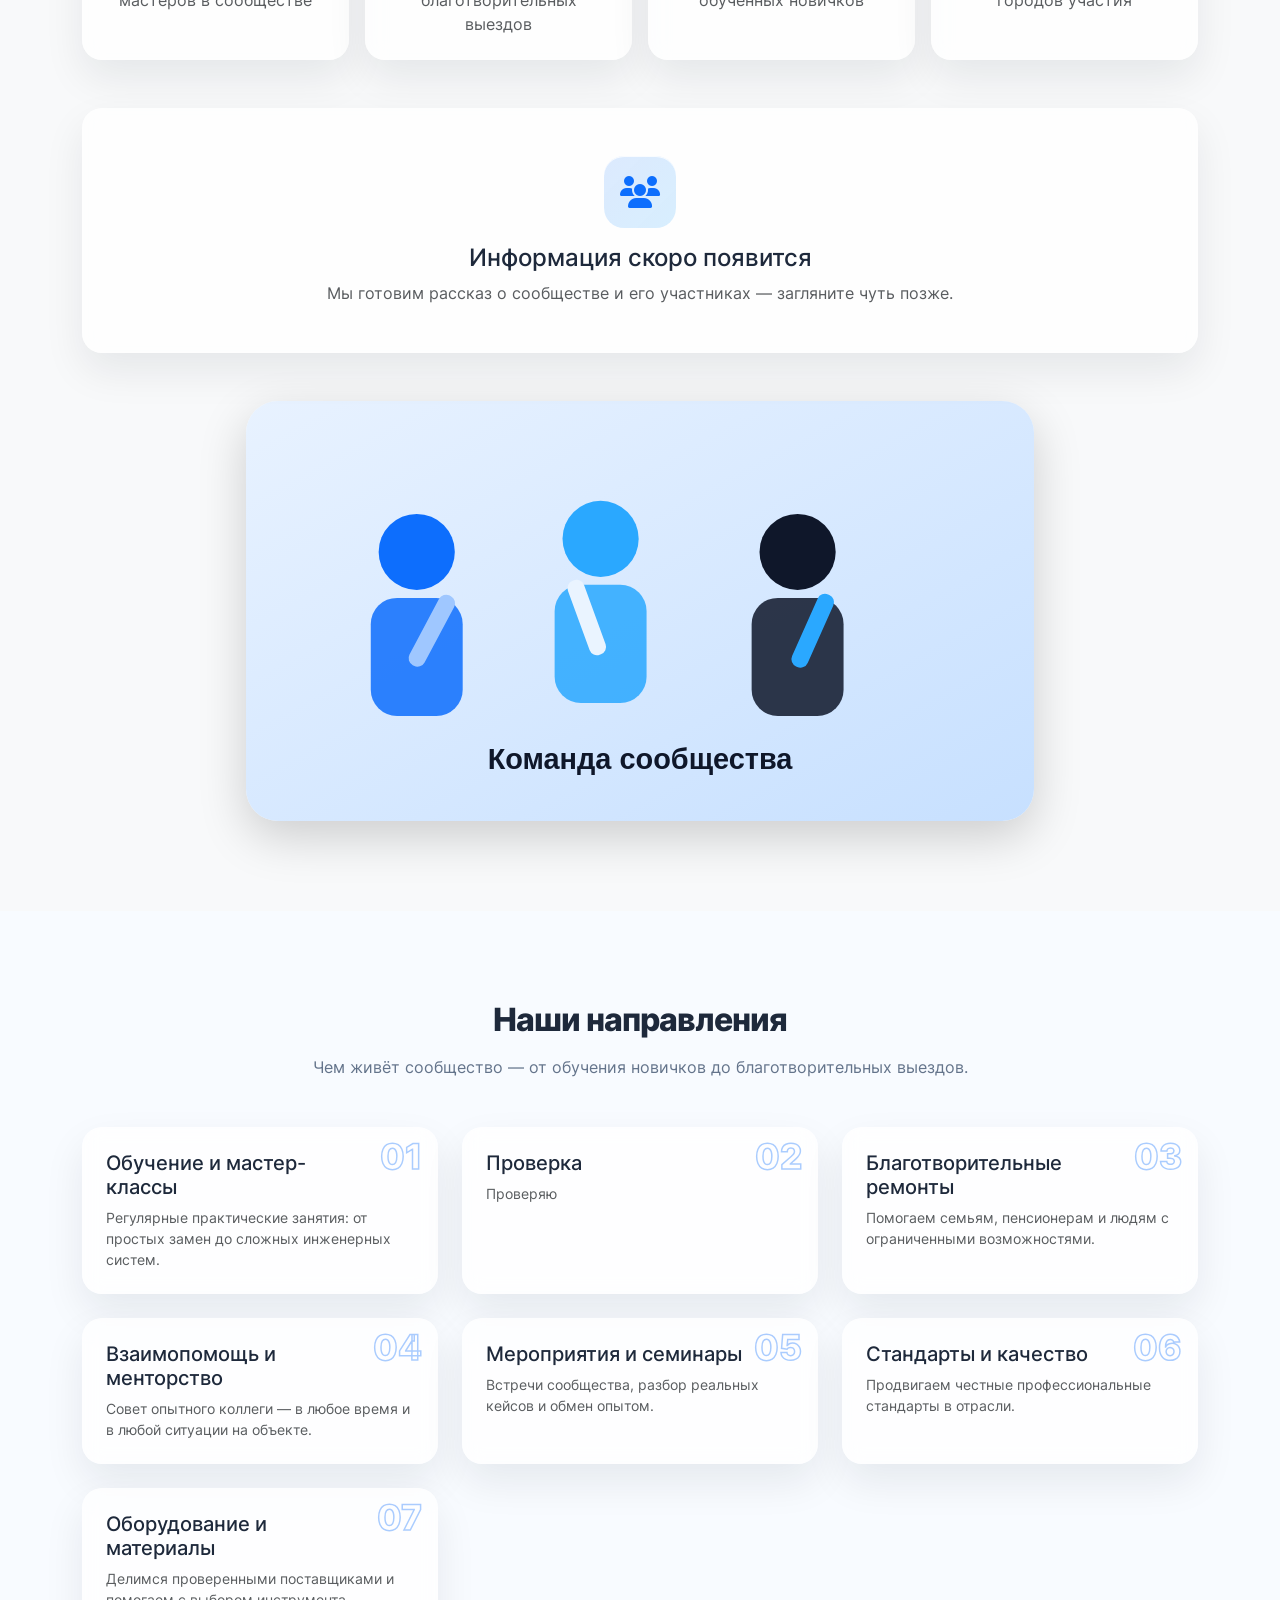
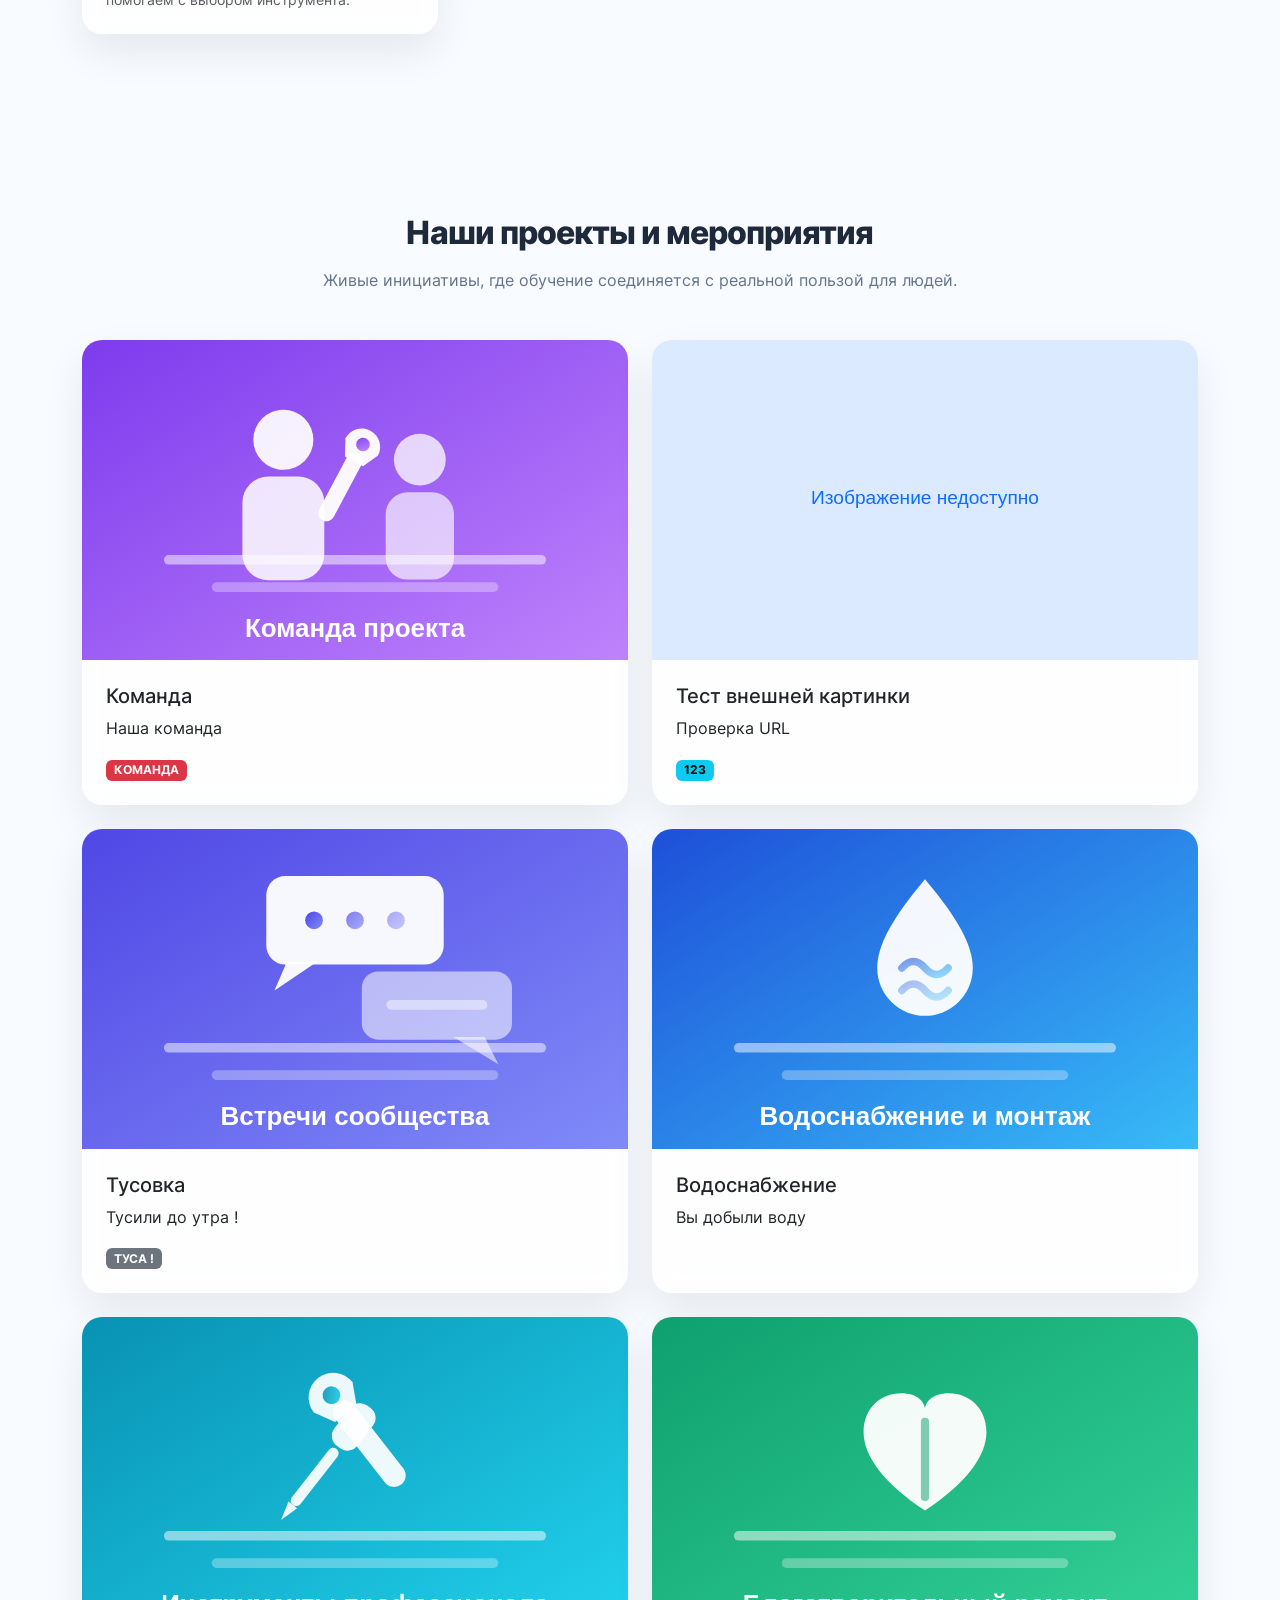
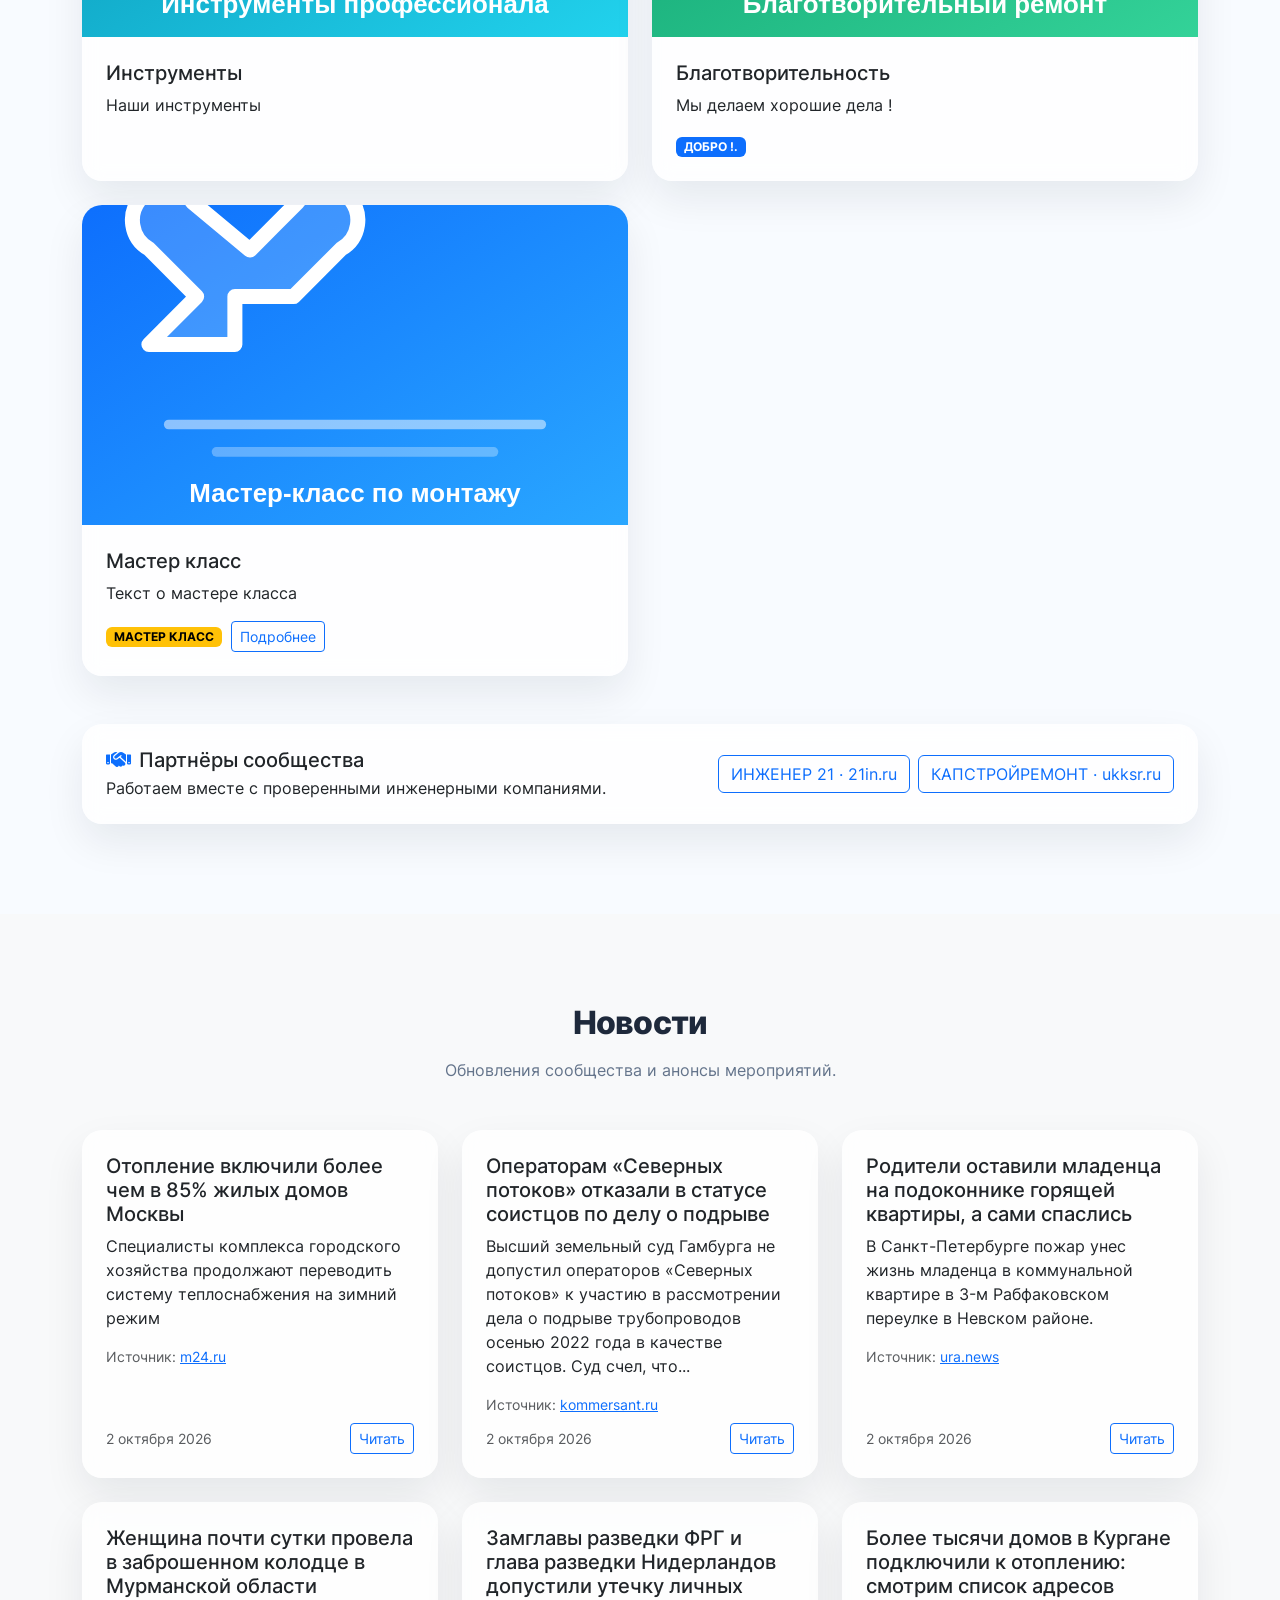
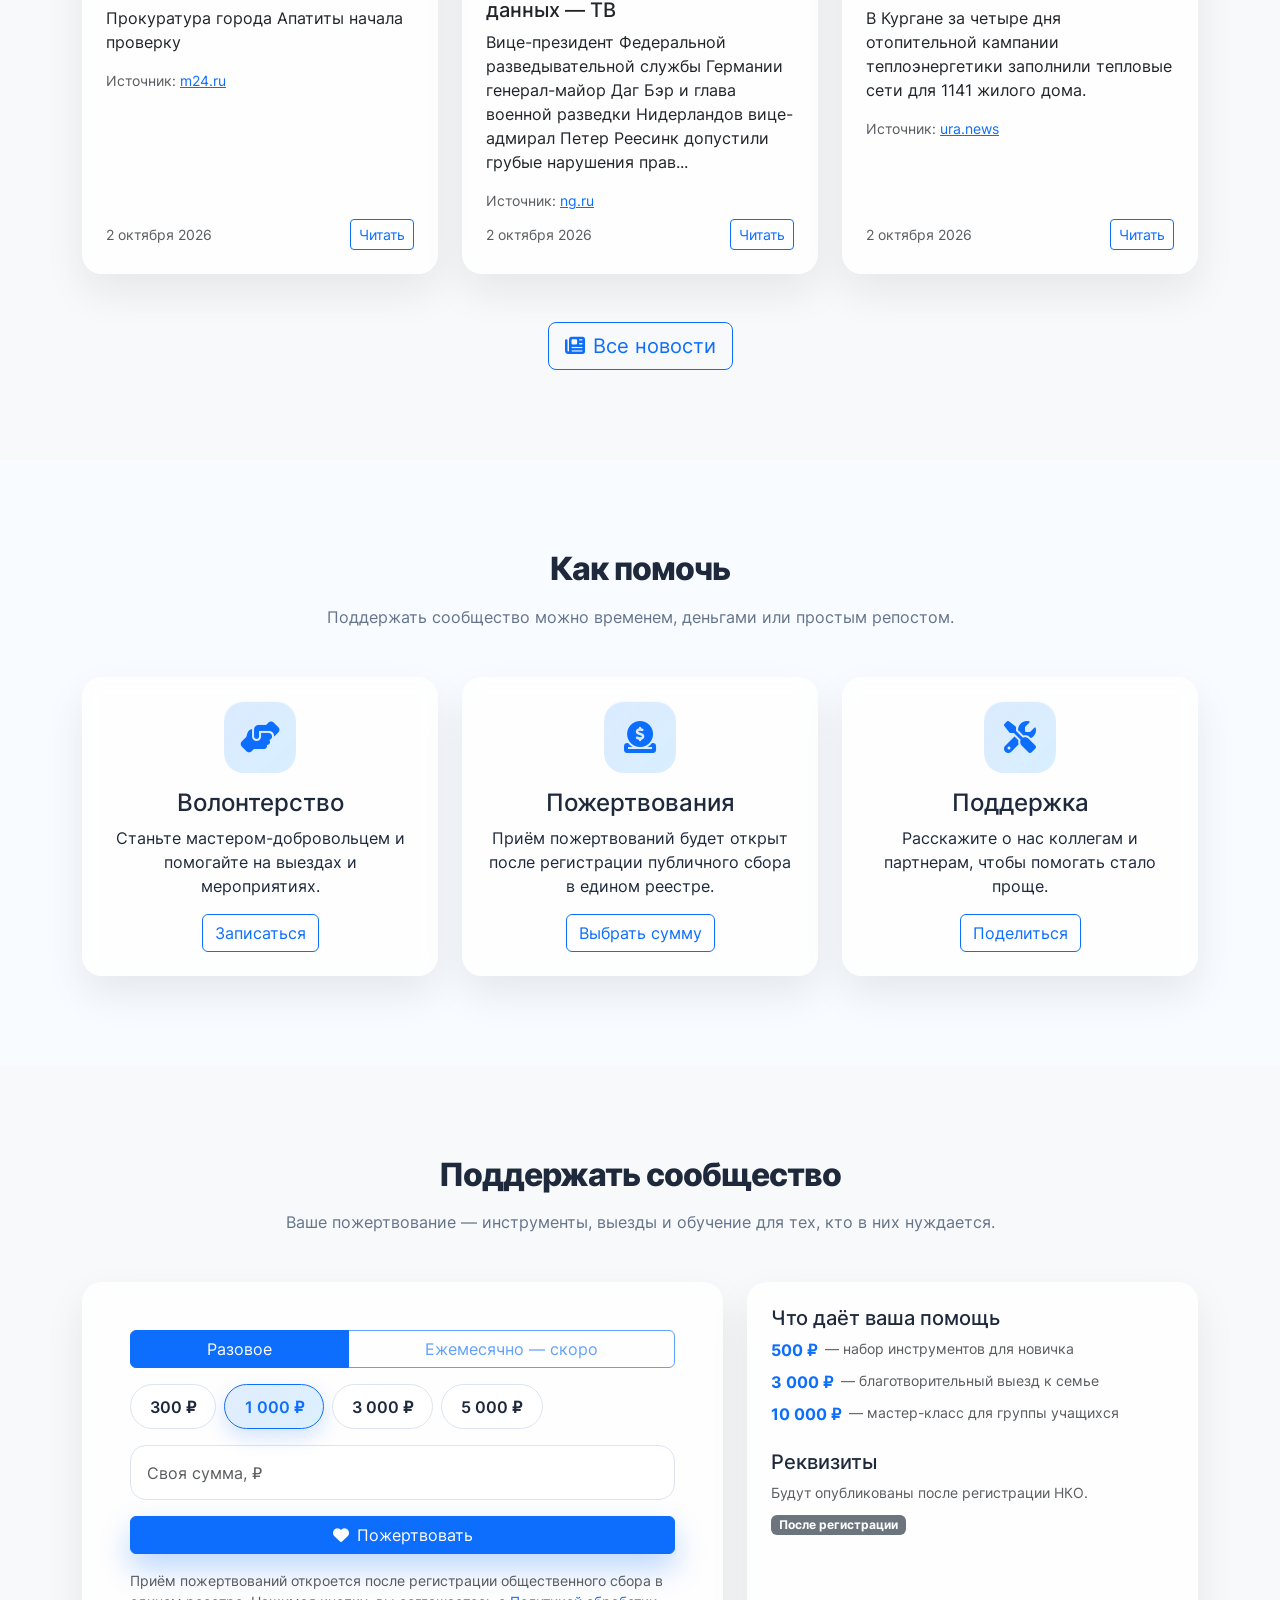
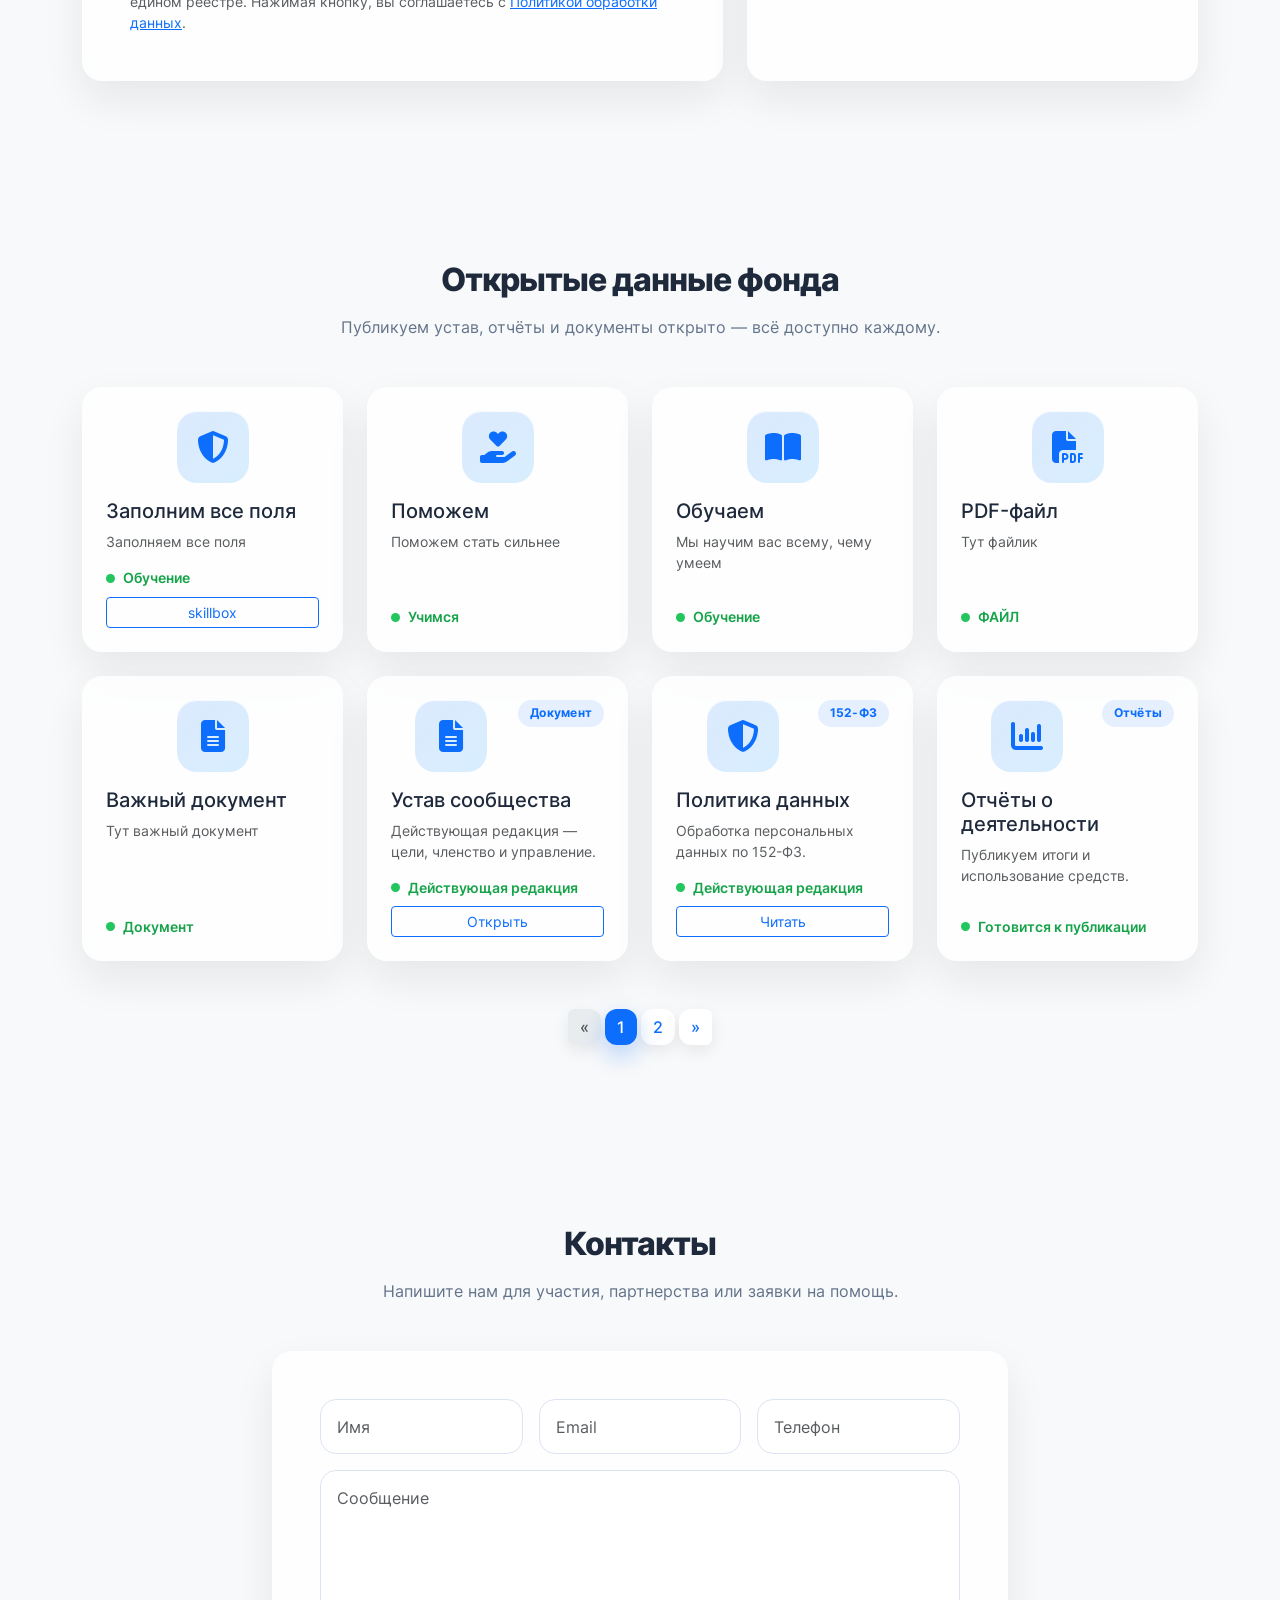
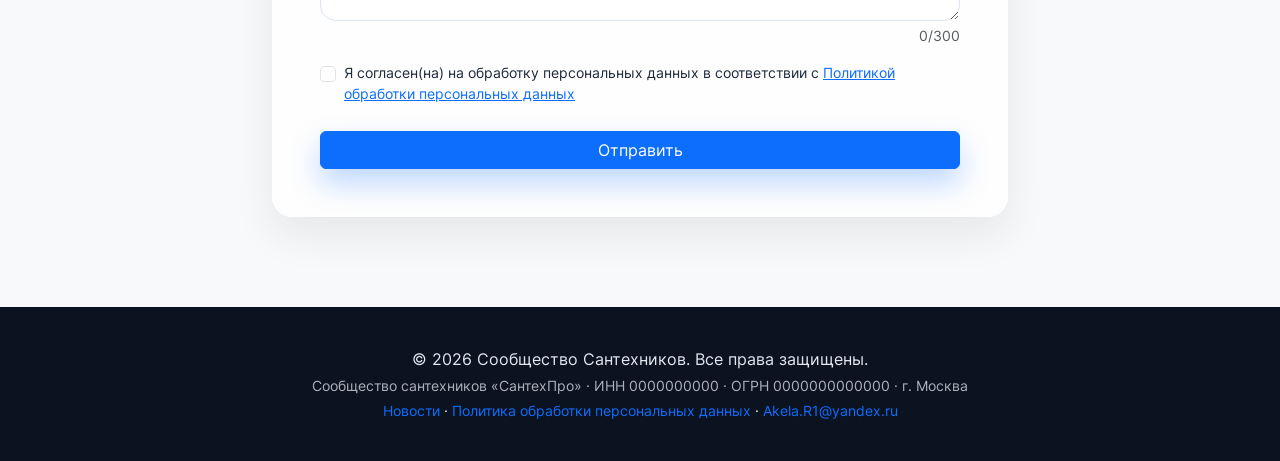
==== commit 019fca50: "feat: управление миссией и направлениями из админ-панели" ====
--- a/index.html
+++ b/index.html
@@ -58,7 +58,7 @@
             <p class="section-subtitle text-center reveal">Сообщество помогает мастерам учиться, обмениваться практикой и участвовать в благотворительных проектах.</p>
             <div class="row justify-content-center mb-4 reveal">
                 <div class="col-lg-9 text-center">
-                    <p class="lead mb-0">«Каждый мастер должен иметь возможность учиться, помогать людям и развивать отрасль вместе с коллегами».</p>
+                    <p class="lead mb-0" id="missionQuote">«Каждый мастер должен иметь возможность учиться, помогать людям и развивать отрасль вместе с коллегами».</p>
                 </div>
             </div>
             <div class="row g-3 mb-5">
@@ -85,13 +85,8 @@
         <div class="container">
             <h2 class="text-center section-title reveal">Наши направления</h2>
             <p class="section-subtitle text-center reveal">Чем живёт сообщество — от обучения новичков до благотворительных выездов.</p>
-            <div class="row g-4">
-                <div class="col-md-6 col-lg-4 reveal"><div class="glass-card direction-card h-100 p-4"><div class="direction-num">01</div><h5>Обучение и мастер-классы</h5><p class="text-muted small mb-0">Регулярные практические занятия: от простых замен до сложных инженерных систем.</p></div></div>
-                <div class="col-md-6 col-lg-4 reveal"><div class="glass-card direction-card h-100 p-4"><div class="direction-num">02</div><h5>Благотворительные ремонты</h5><p class="text-muted small mb-0">Помогаем семьям, пенсионерам и людям с ограниченными возможностями.</p></div></div>
-                <div class="col-md-6 col-lg-4 reveal"><div class="glass-card direction-card h-100 p-4"><div class="direction-num">03</div><h5>Взаимопомощь и менторство</h5><p class="text-muted small mb-0">Совет опытного коллеги — в любое время и в любой ситуации на объекте.</p></div></div>
-                <div class="col-md-6 col-lg-4 reveal"><div class="glass-card direction-card h-100 p-4"><div class="direction-num">04</div><h5>Мероприятия и семинары</h5><p class="text-muted small mb-0">Встречи сообщества, разбор реальных кейсов и обмен опытом.</p></div></div>
-                <div class="col-md-6 col-lg-4 reveal"><div class="glass-card direction-card h-100 p-4"><div class="direction-num">05</div><h5>Стандарты и качество</h5><p class="text-muted small mb-0">Продвигаем честные профессиональные стандарты в отрасли.</p></div></div>
-                <div class="col-md-6 col-lg-4 reveal"><div class="glass-card direction-card h-100 p-4"><div class="direction-num">06</div><h5>Оборудование и материалы</h5><p class="text-muted small mb-0">Делимся проверенными поставщиками и помогаем с выбором инструмента.</p></div></div>
+            <div class="row g-4" id="directionsContainer">
+                <div class="col-12 text-center py-5" id="directionsLoader"><div class="spinner-border text-primary" role="status"><span class="visually-hidden">Загрузка...</span></div><p class="text-muted mt-3 mb-0">Загружаем направления...</p></div>
             </div>
         </div>
     </section>
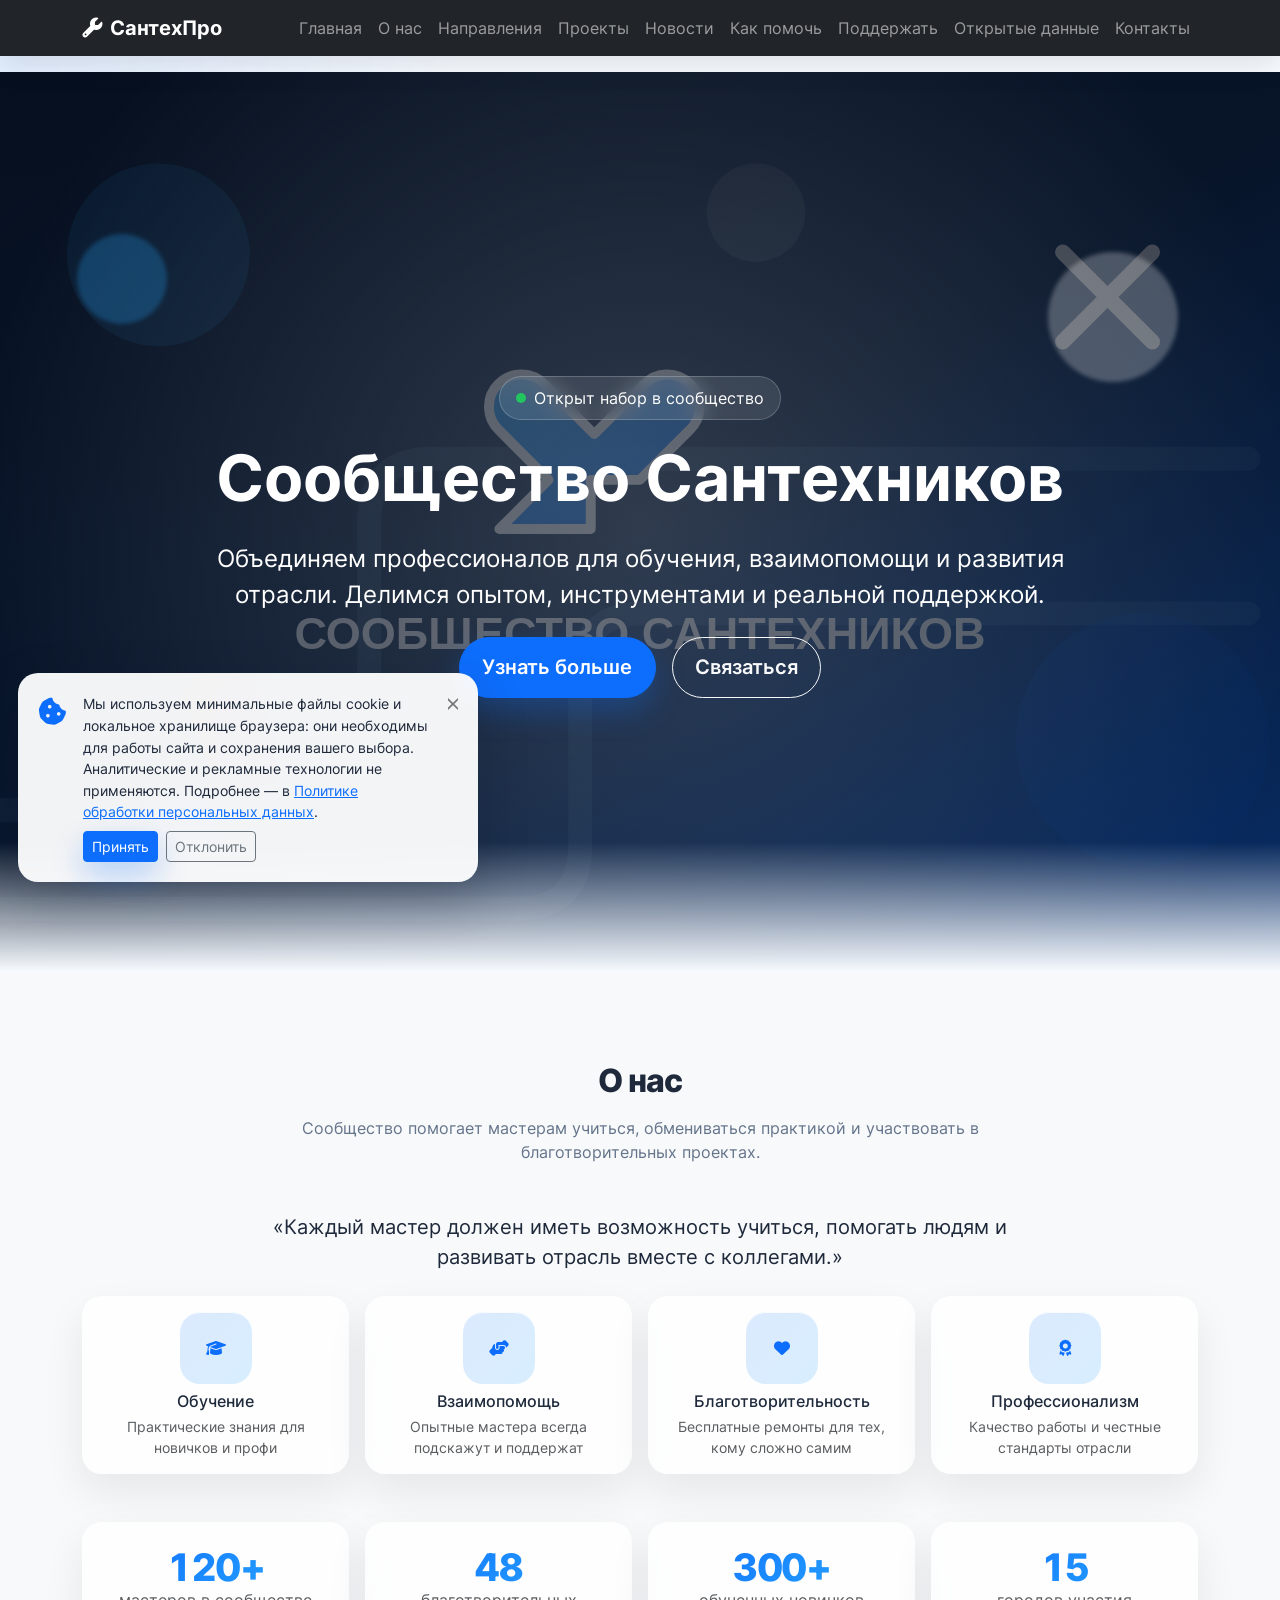
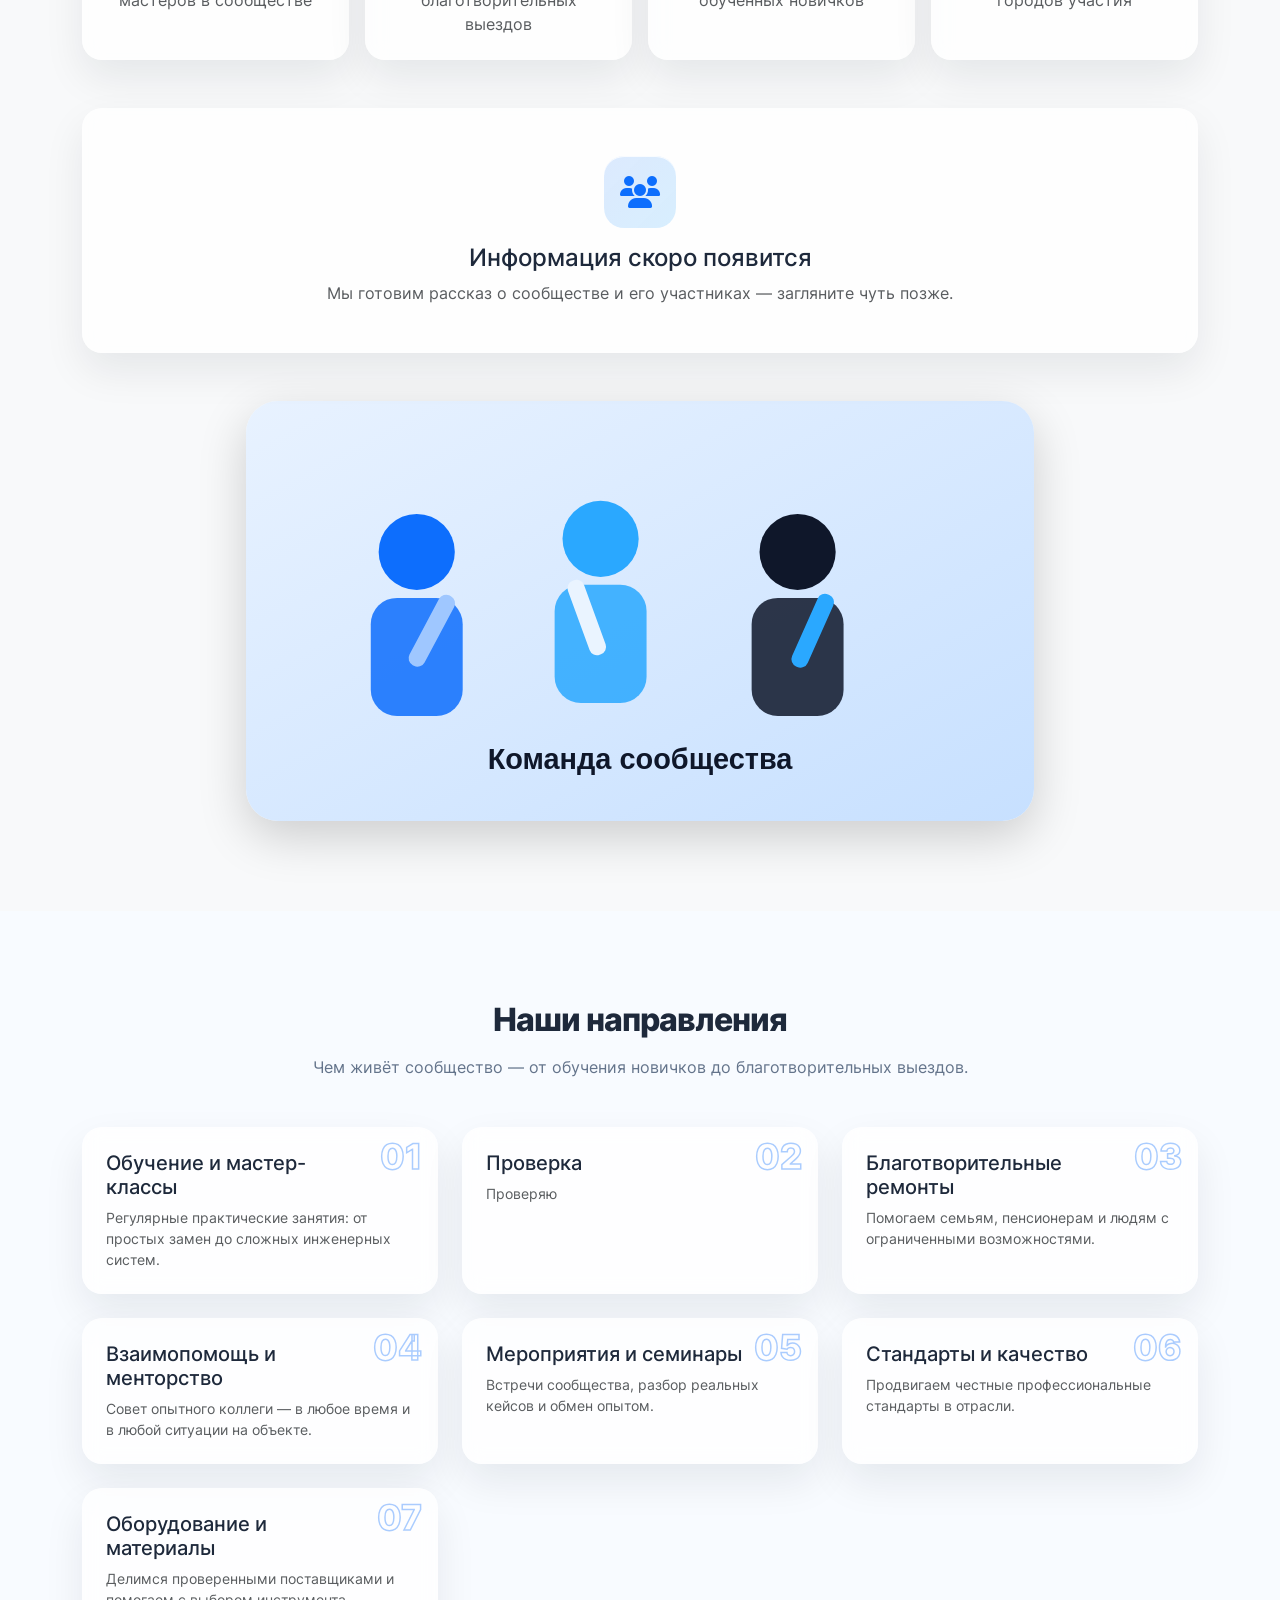
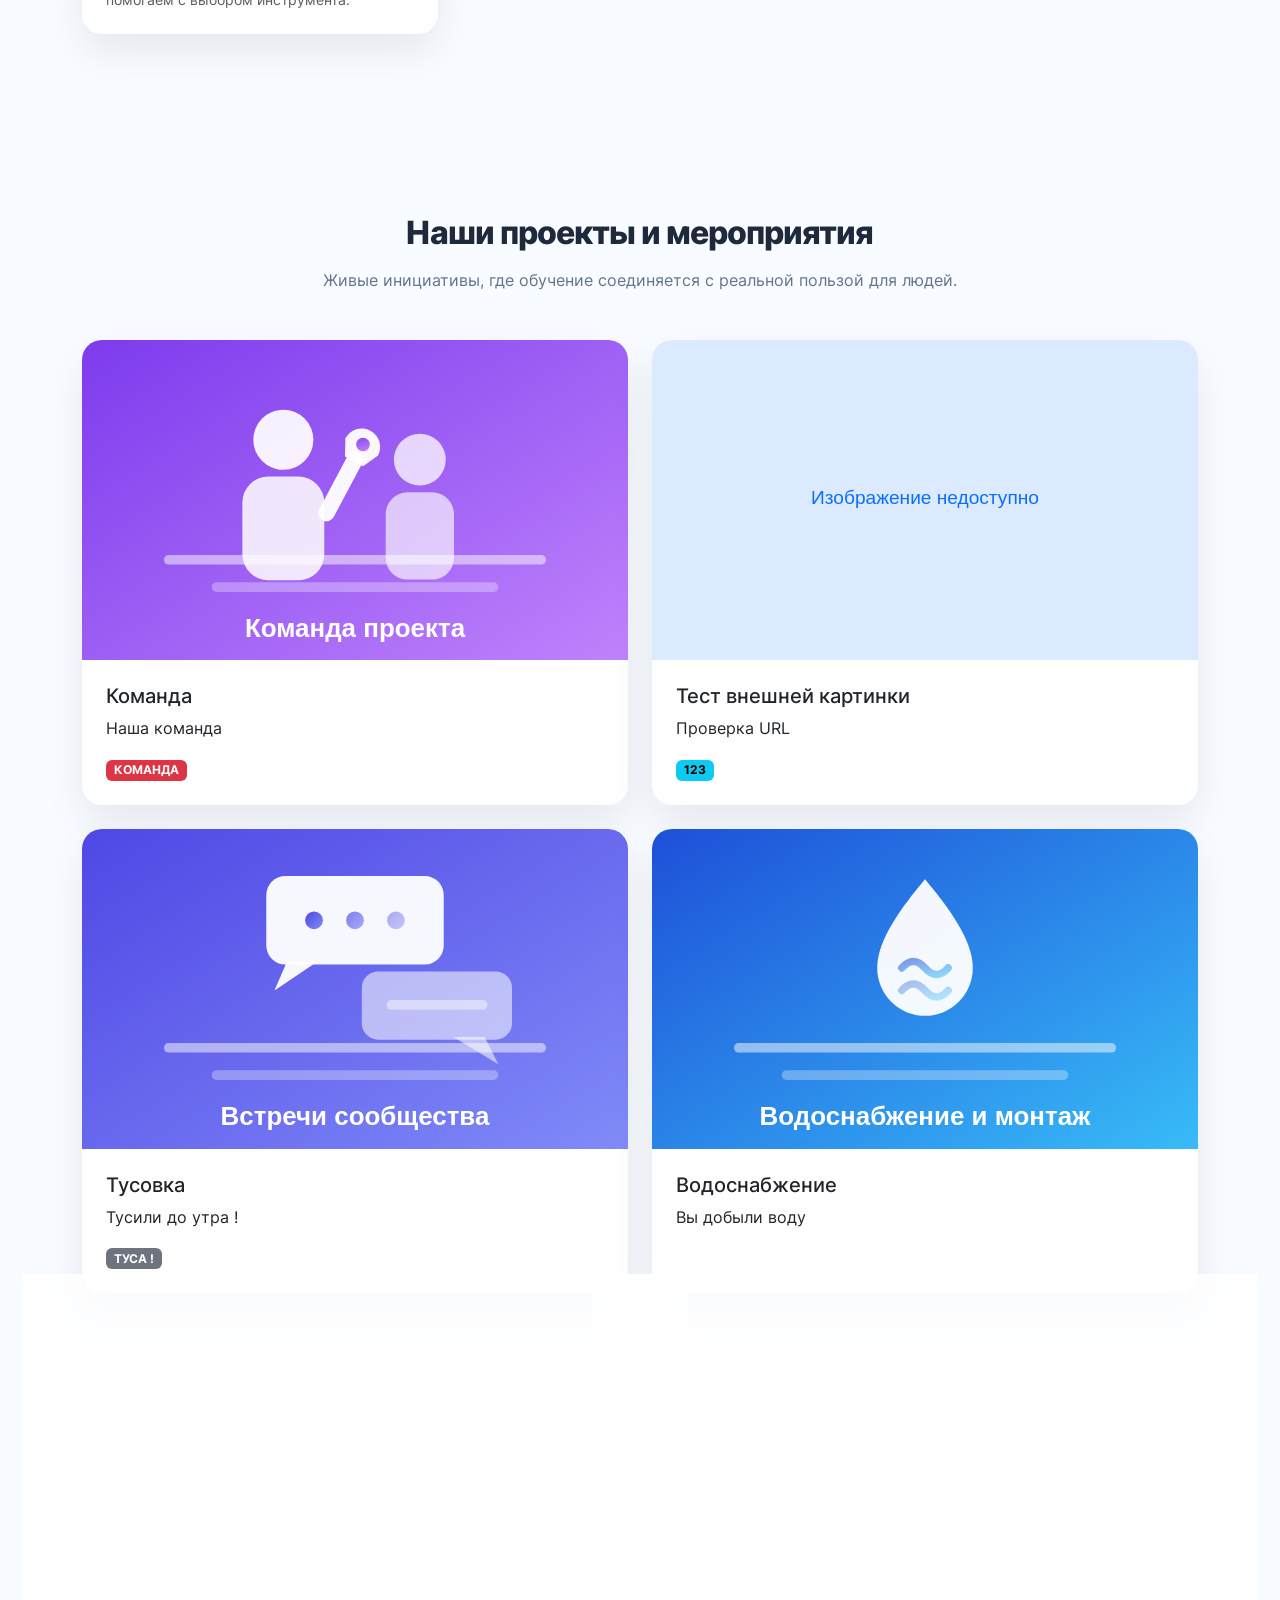
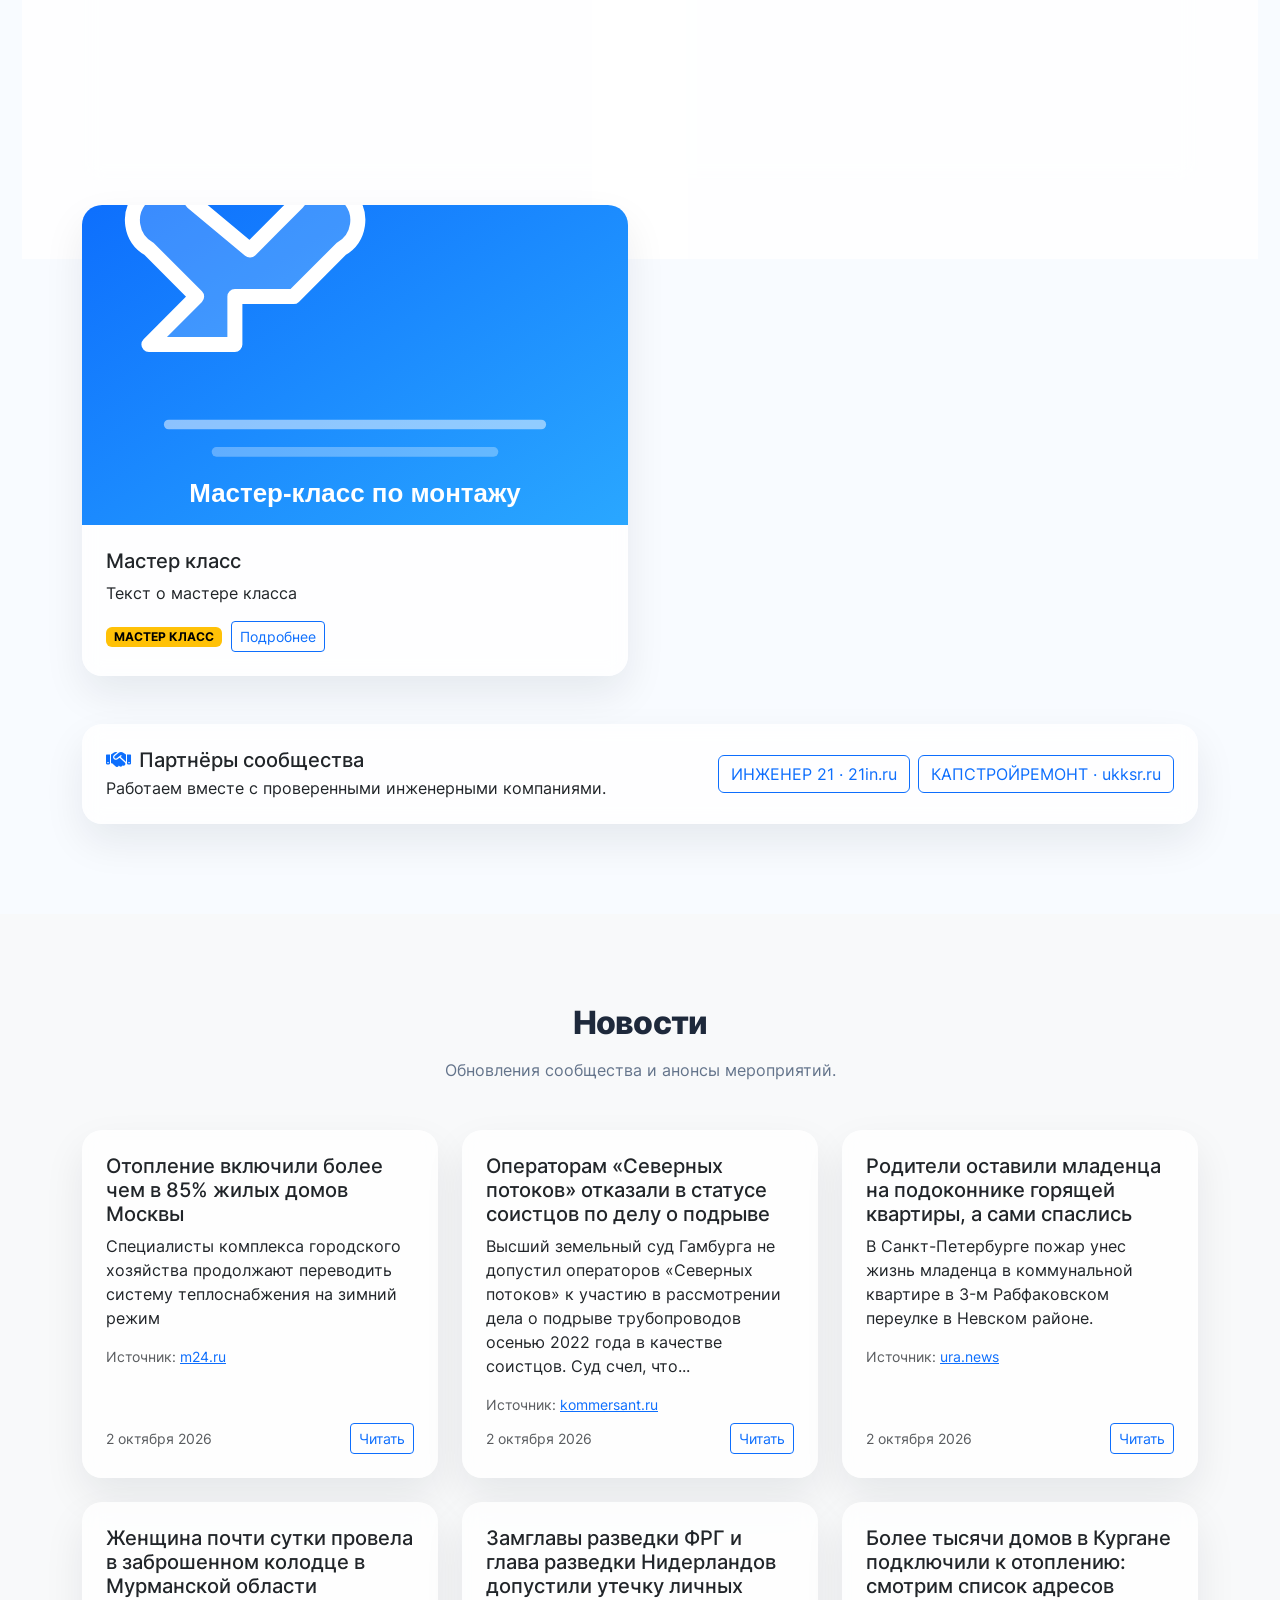
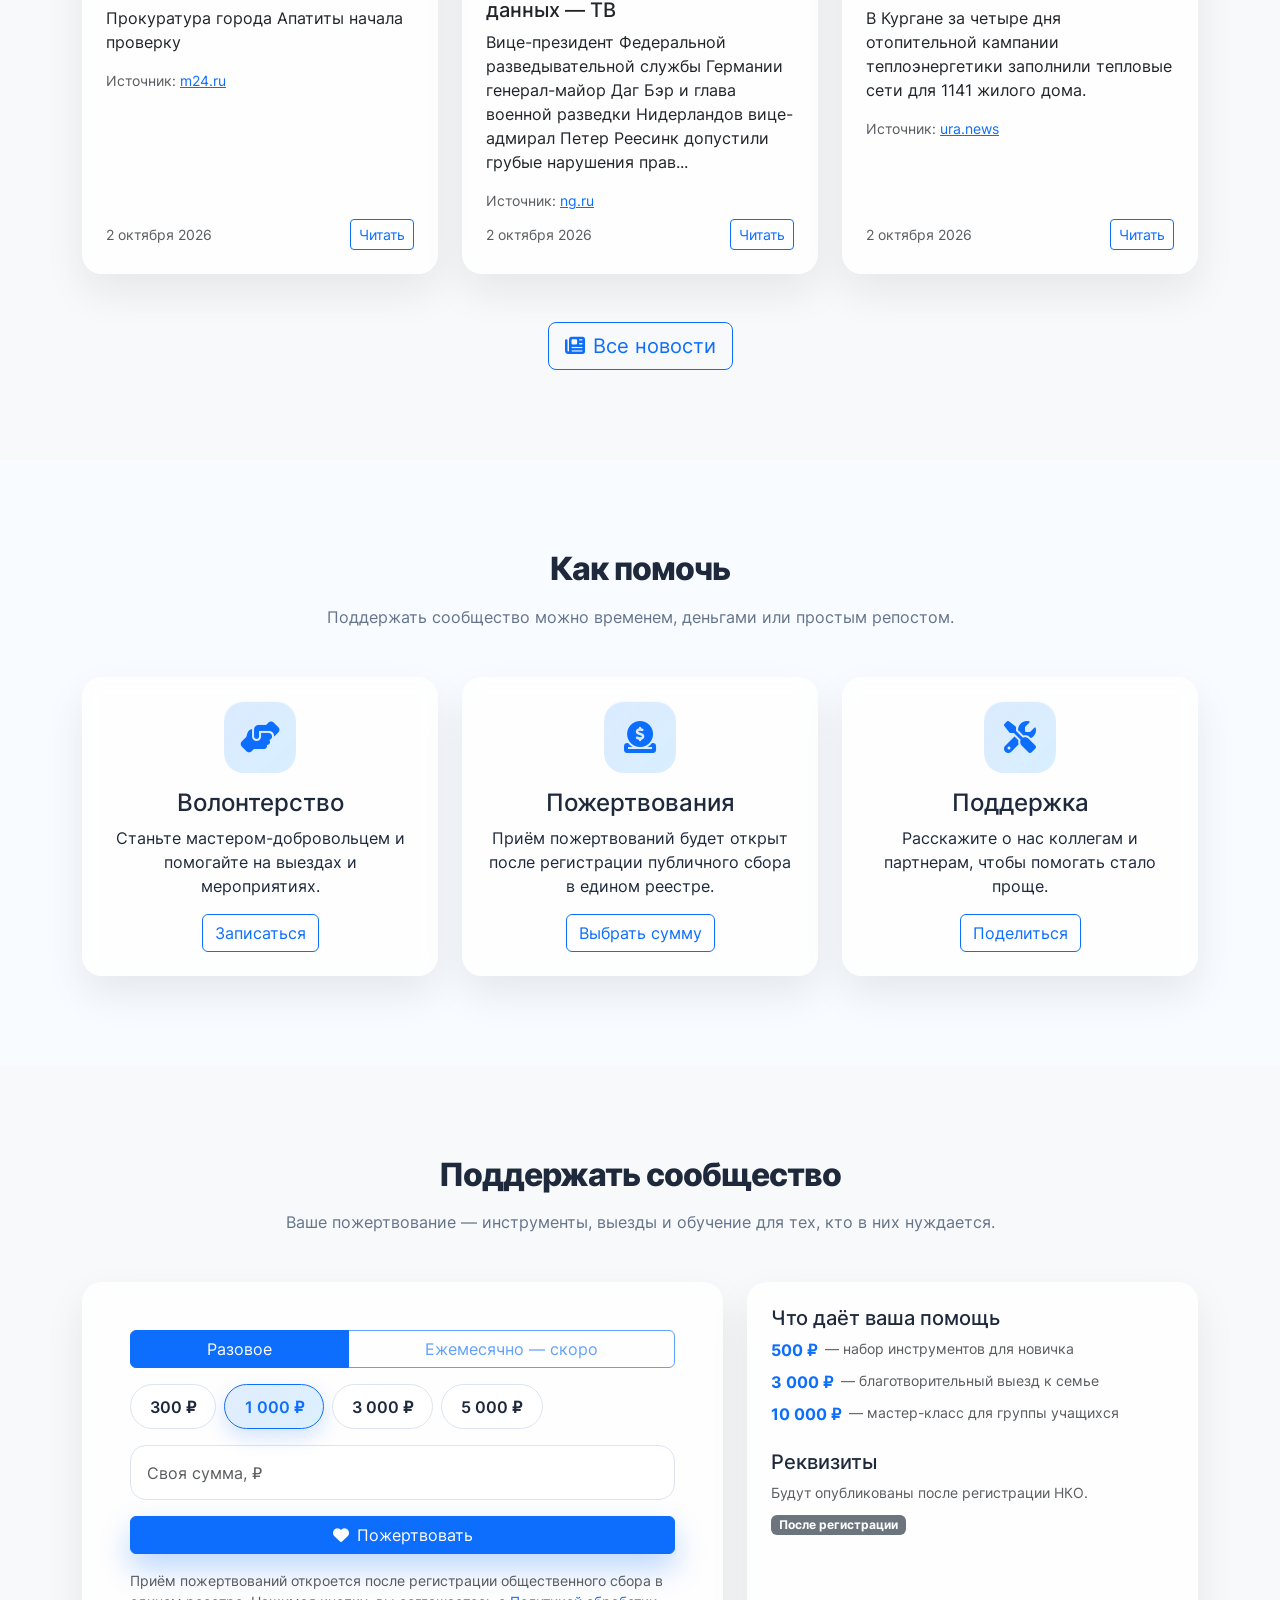
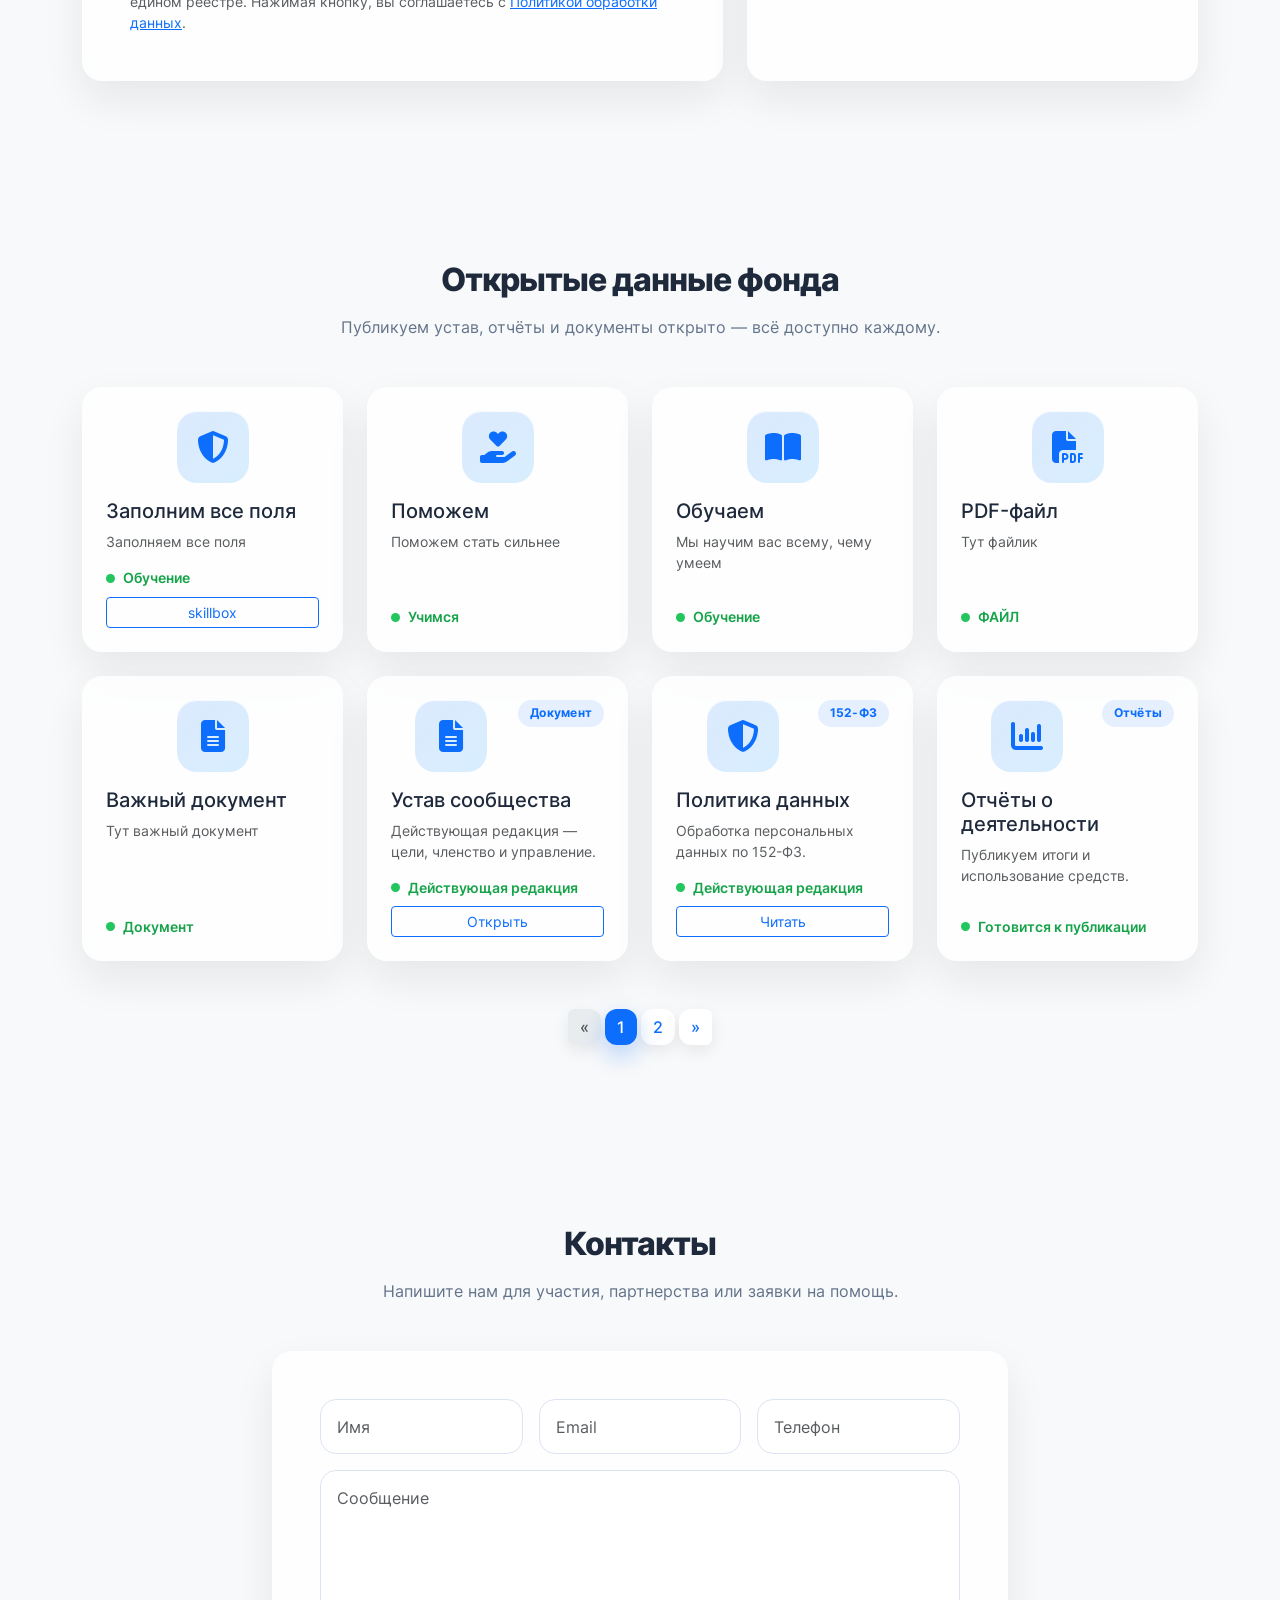
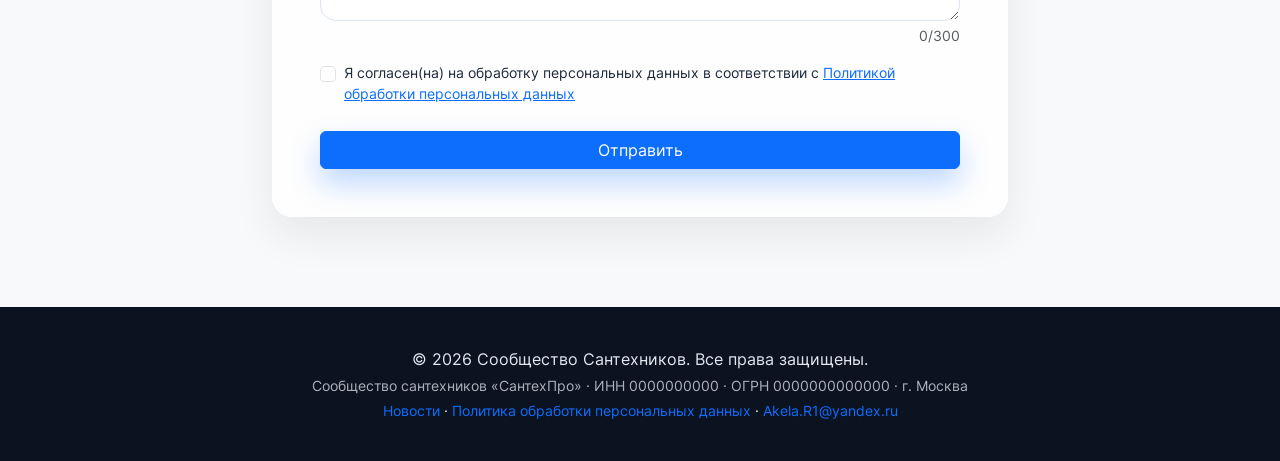
==== commit ae8ff04a: "feat: управление полосой статистики в блоке «О нас» из админ-панели" ====
--- a/index.html
+++ b/index.html
@@ -61,18 +61,11 @@
                     <p class="lead mb-0" id="missionQuote">«Каждый мастер должен иметь возможность учиться, помогать людям и развивать отрасль вместе с коллегами».</p>
                 </div>
             </div>
-            <div class="row g-3 mb-5">
-                <div class="col-md-3 col-6 reveal"><div class="glass-card h-100 p-3 text-center"><div class="icon-bubble mb-2"><i class="fas fa-graduation-cap"></i></div><h6 class="mb-1">Обучение</h6><p class="text-muted small mb-0">Практические знания для новичков и профи</p></div></div>
-                <div class="col-md-3 col-6 reveal"><div class="glass-card h-100 p-3 text-center"><div class="icon-bubble mb-2"><i class="fas fa-hands-helping"></i></div><h6 class="mb-1">Взаимопомощь</h6><p class="text-muted small mb-0">Опытные мастера всегда подскажут и поддержат</p></div></div>
-                <div class="col-md-3 col-6 reveal"><div class="glass-card h-100 p-3 text-center"><div class="icon-bubble mb-2"><i class="fas fa-heart"></i></div><h6 class="mb-1">Благотворительность</h6><p class="text-muted small mb-0">Бесплатные ремонты для тех, кому сложно самим</p></div></div>
-                <div class="col-md-3 col-6 reveal"><div class="glass-card h-100 p-3 text-center"><div class="icon-bubble mb-2"><i class="fas fa-award"></i></div><h6 class="mb-1">Профессионализм</h6><p class="text-muted small mb-0">Качество работы и честные стандарты отрасли</p></div></div>
-            </div>
-            <!-- TODO(владелец): замените цифры статистики на актуальные -->
-            <div class="row g-3 mb-5 stats-strip">
-                <div class="col-6 col-lg-3 reveal"><div class="glass-card stat-card h-100 p-4 text-center"><div class="stat-num" data-count="120" data-suffix="+">120+</div><div class="text-muted">мастеров в сообществе</div></div></div>
-                <div class="col-6 col-lg-3 reveal"><div class="glass-card stat-card h-100 p-4 text-center"><div class="stat-num" data-count="48">48</div><div class="text-muted">благотворительных выездов</div></div></div>
-                <div class="col-6 col-lg-3 reveal"><div class="glass-card stat-card h-100 p-4 text-center"><div class="stat-num" data-count="300" data-suffix="+">300+</div><div class="text-muted">обученных новичков</div></div></div>
-                <div class="col-6 col-lg-3 reveal"><div class="glass-card stat-card h-100 p-4 text-center"><div class="stat-num" data-count="15">15</div><div class="text-muted">городов участия</div></div></div>
+            <div class="row g-3 mb-5" id="valuesContainer">
+                <div class="col-12 text-center py-4" id="valuesLoader"><div class="spinner-border text-primary" role="status"><span class="visually-hidden">Загрузка...</span></div></div>
+            </div>
+            <div class="row g-3 mb-5 stats-strip" id="statsContainer">
+                <div class="col-12 text-center py-4" id="statsLoader"><div class="spinner-border text-primary" role="status"><span class="visually-hidden">Загрузка...</span></div></div>
             </div>
             <div class="row g-4" id="aboutContainer"></div>
             <div class="text-center mt-5 reveal">
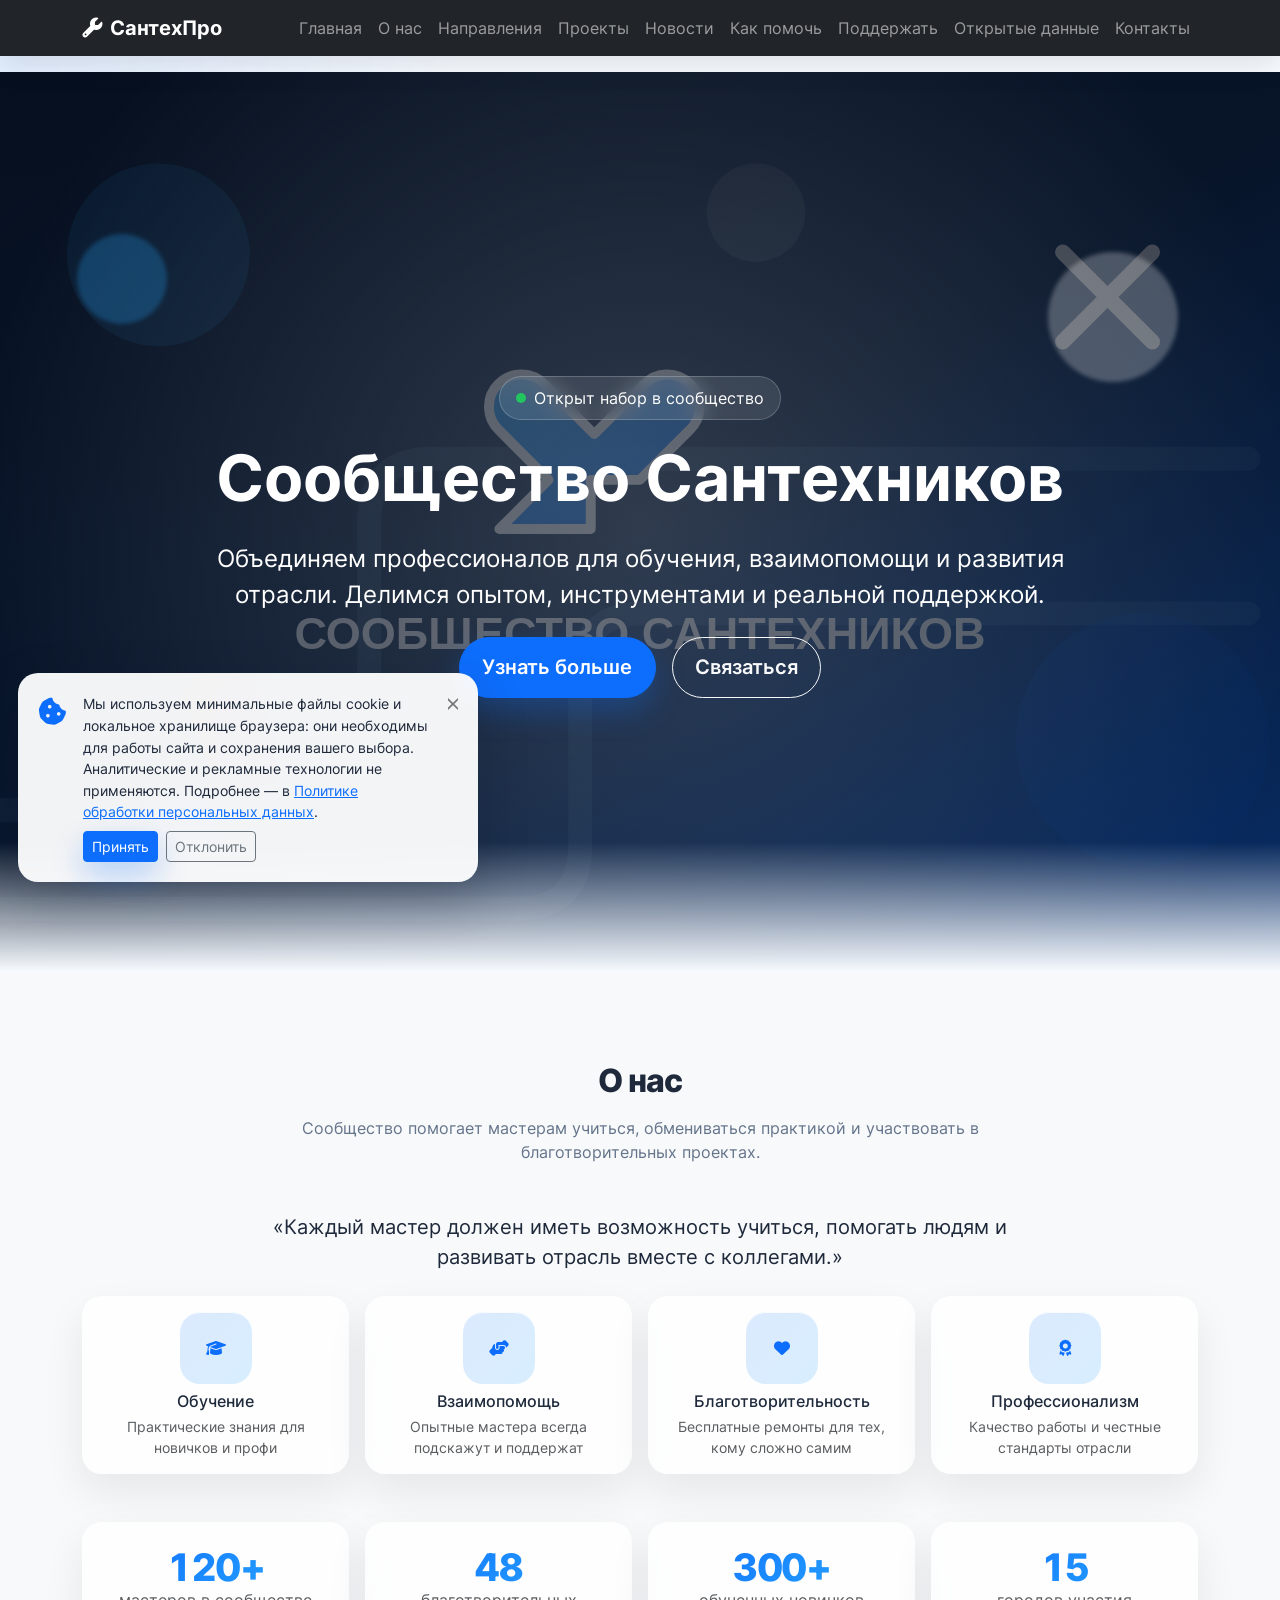
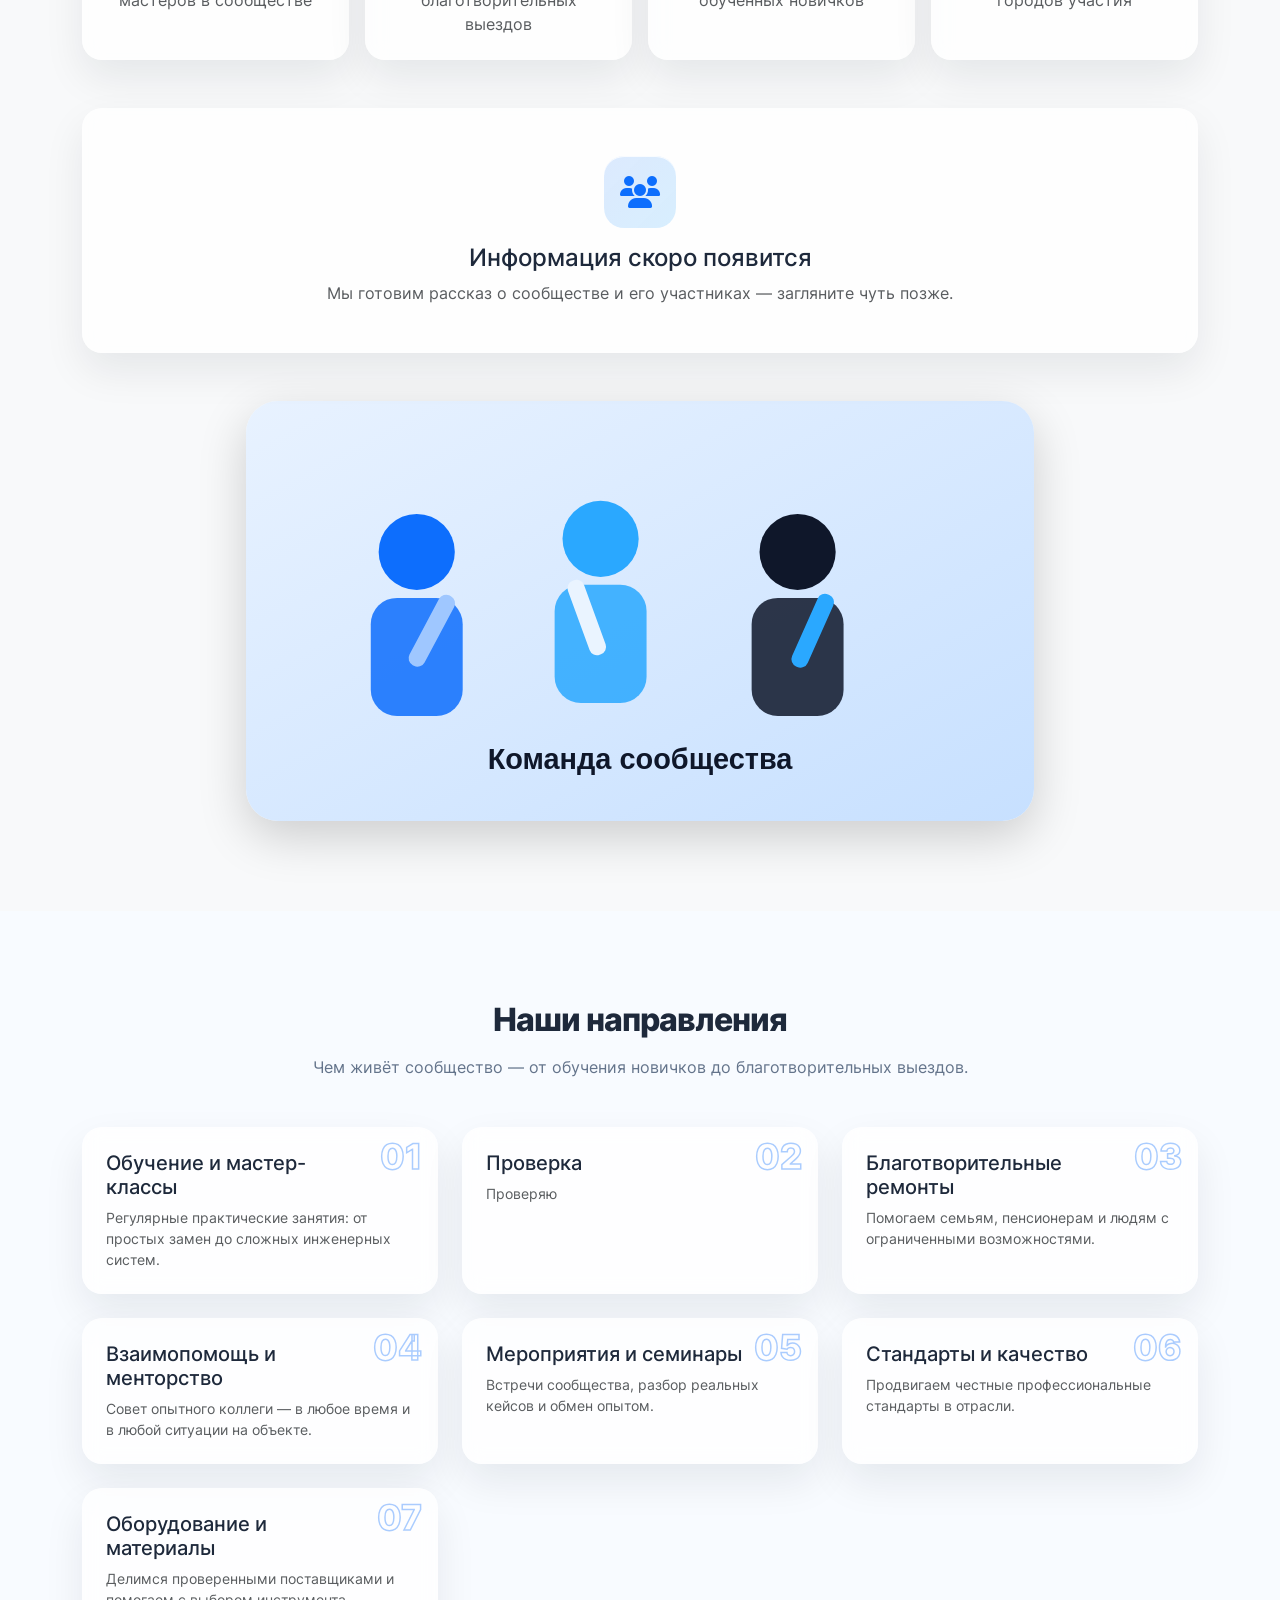
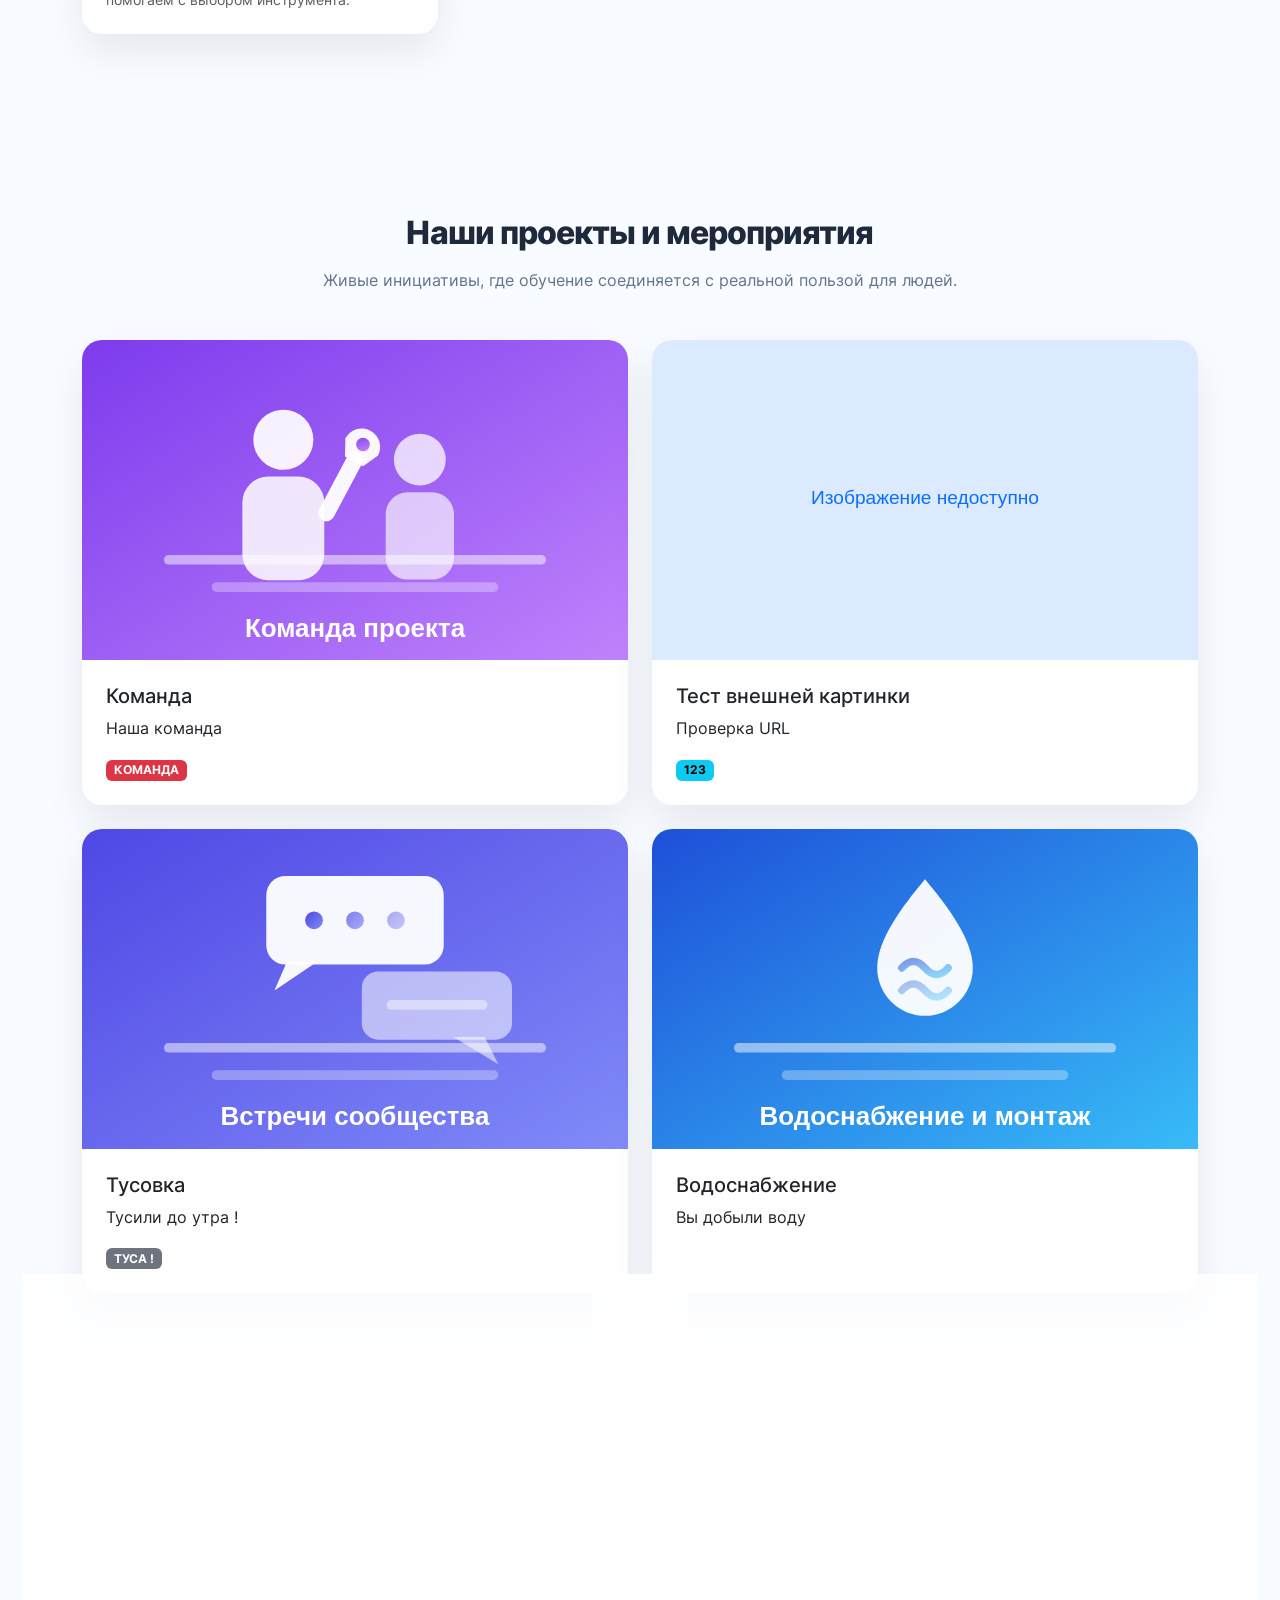
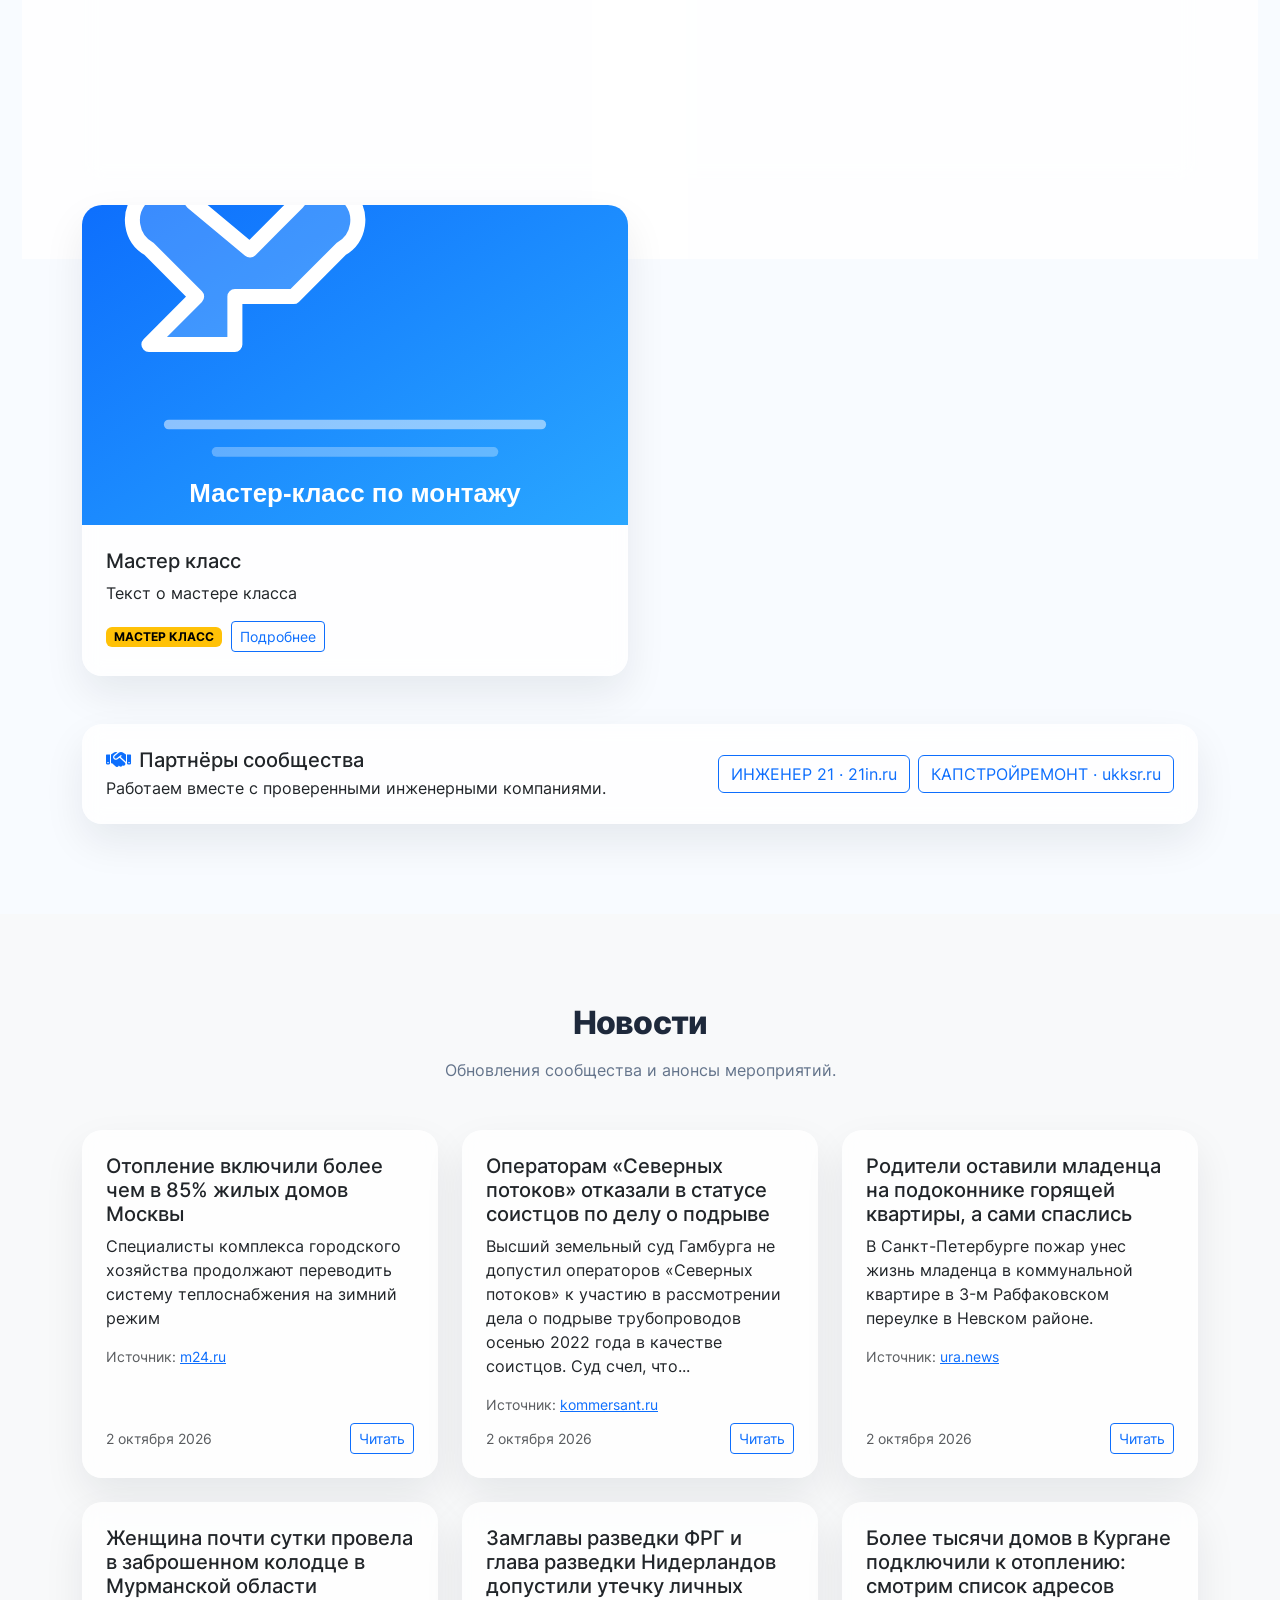
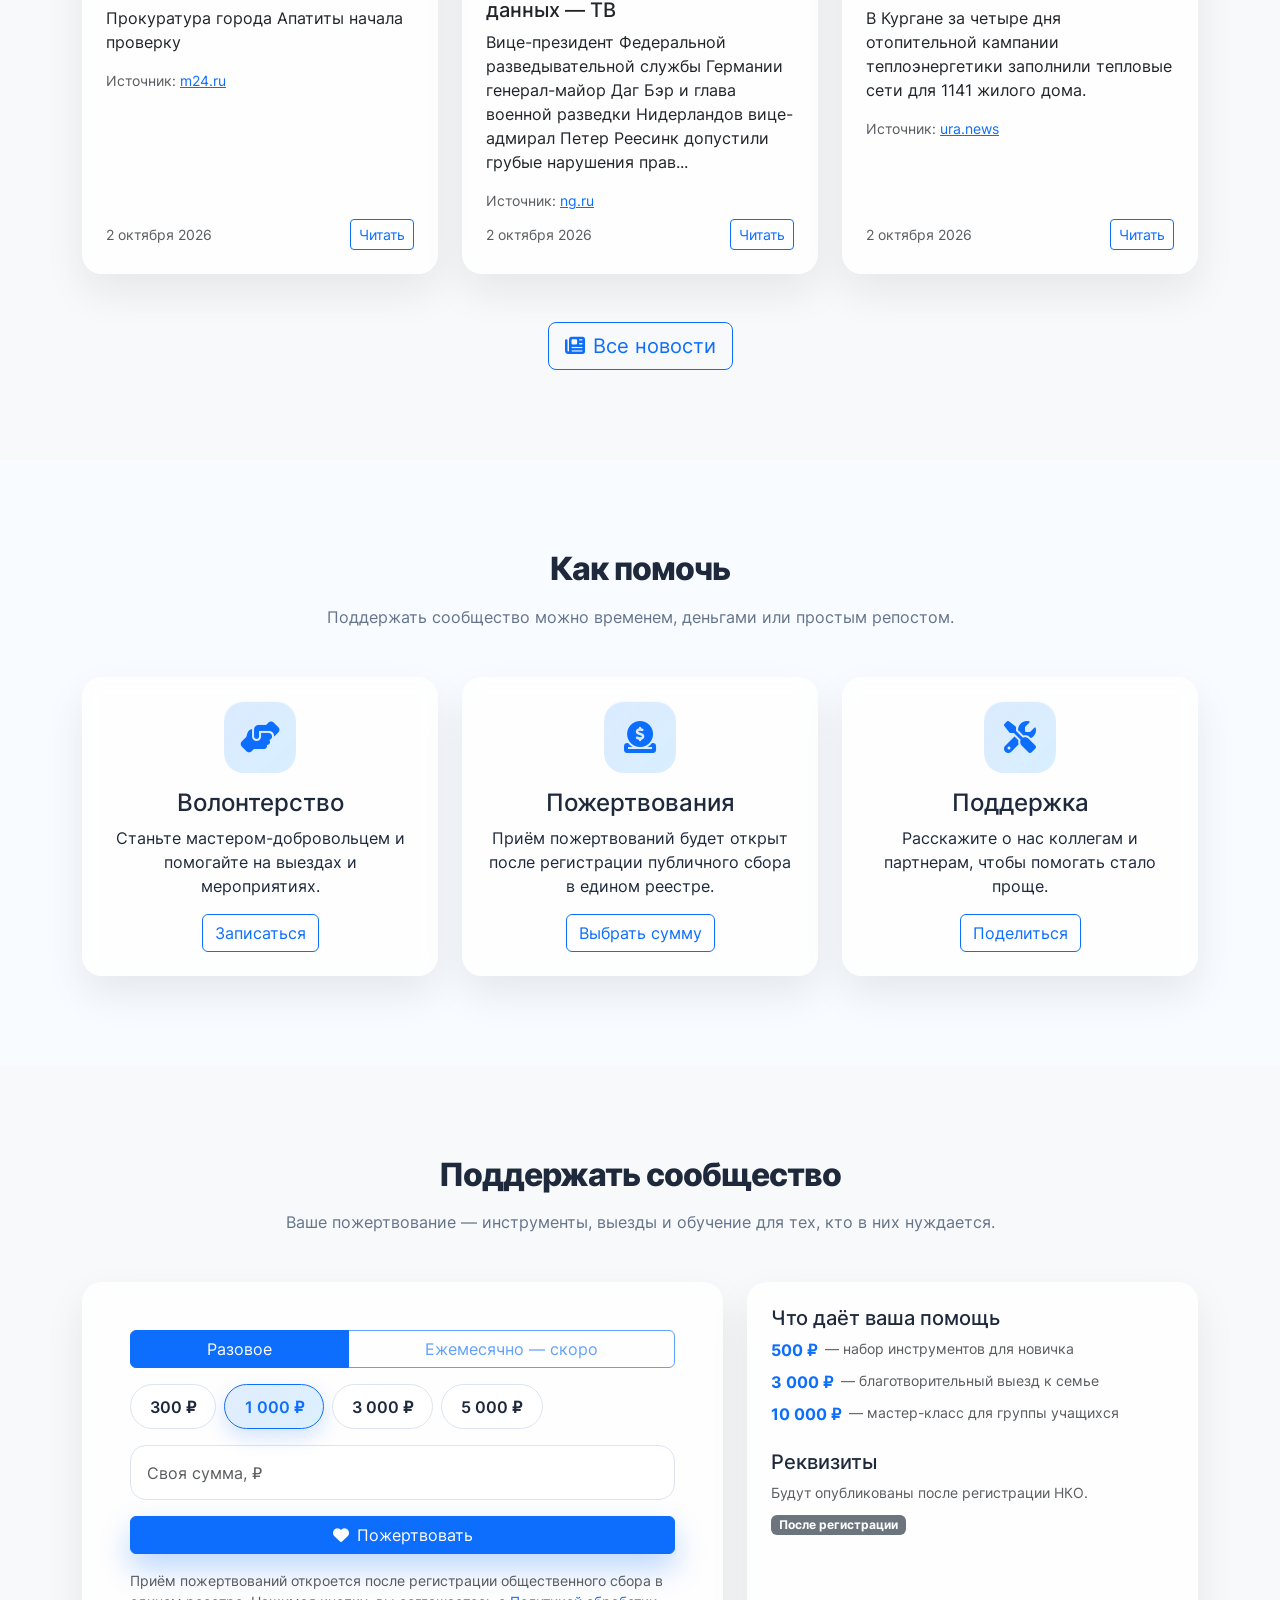
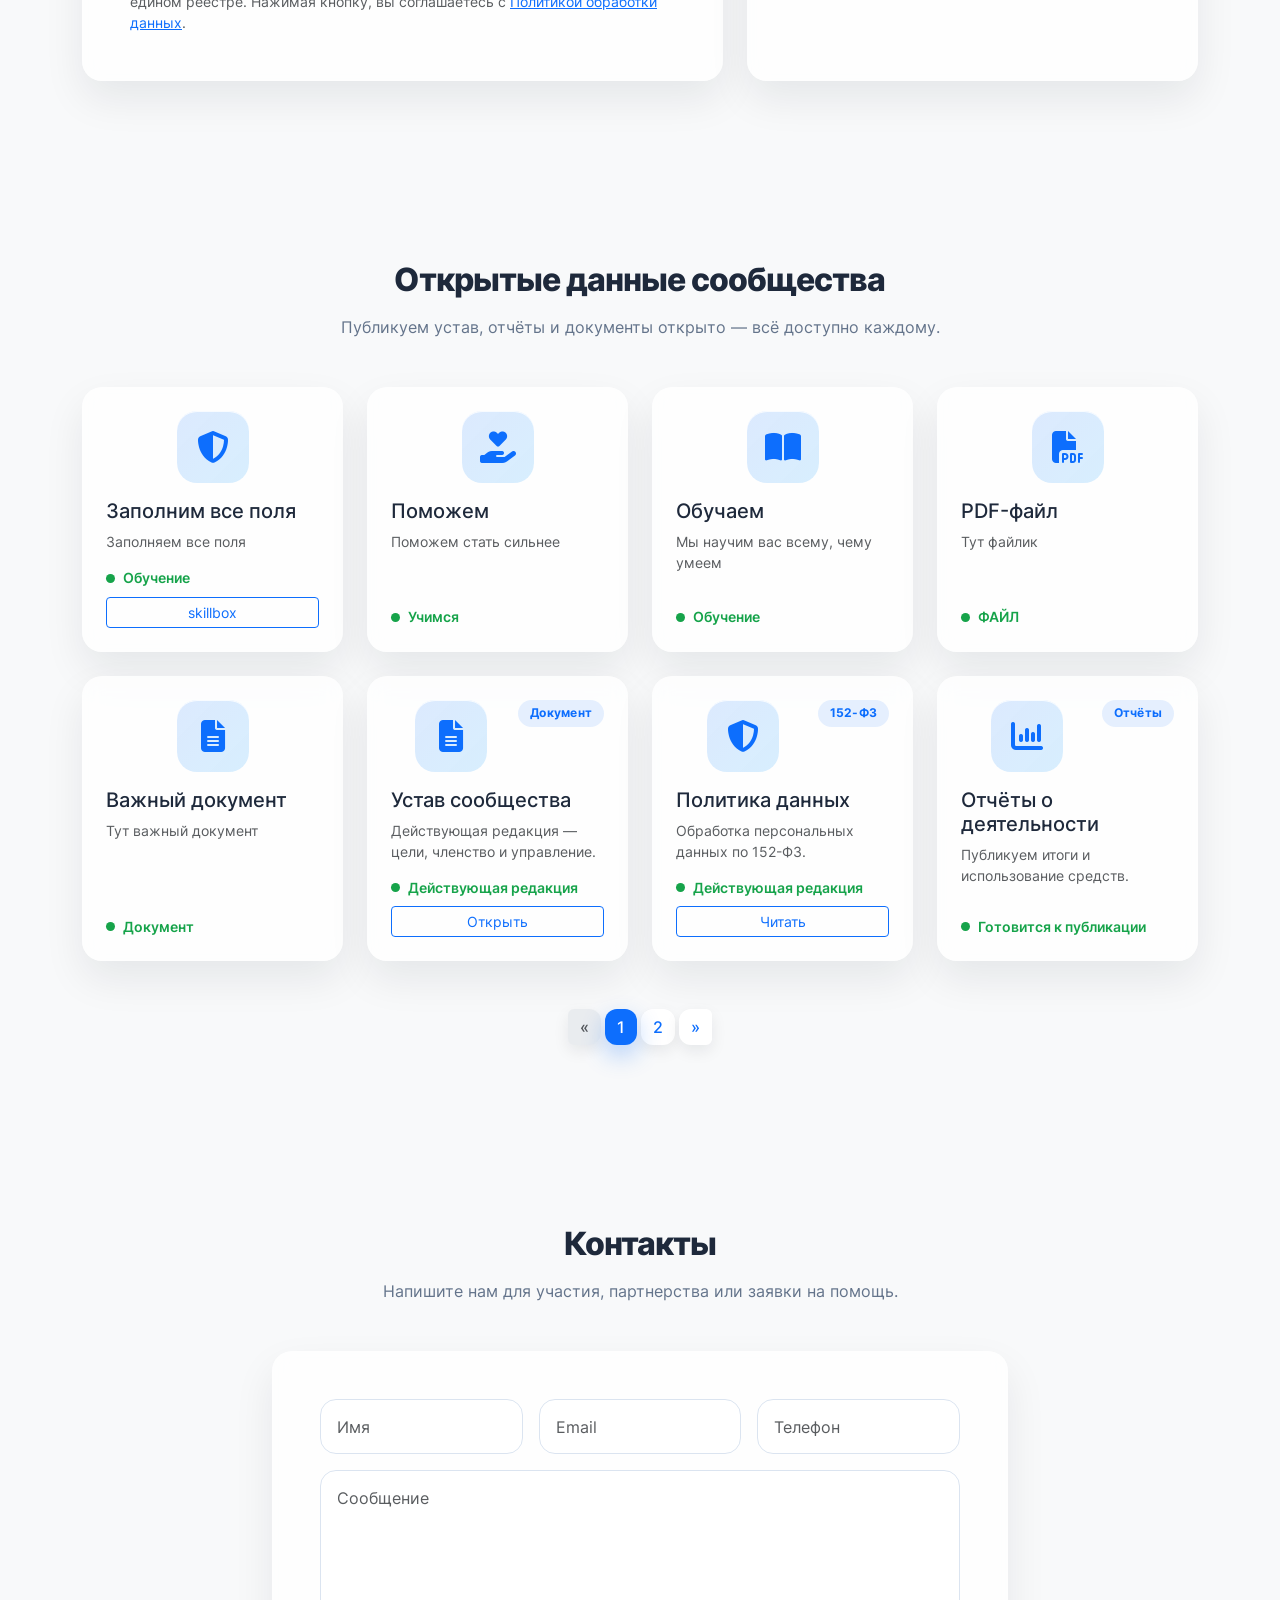
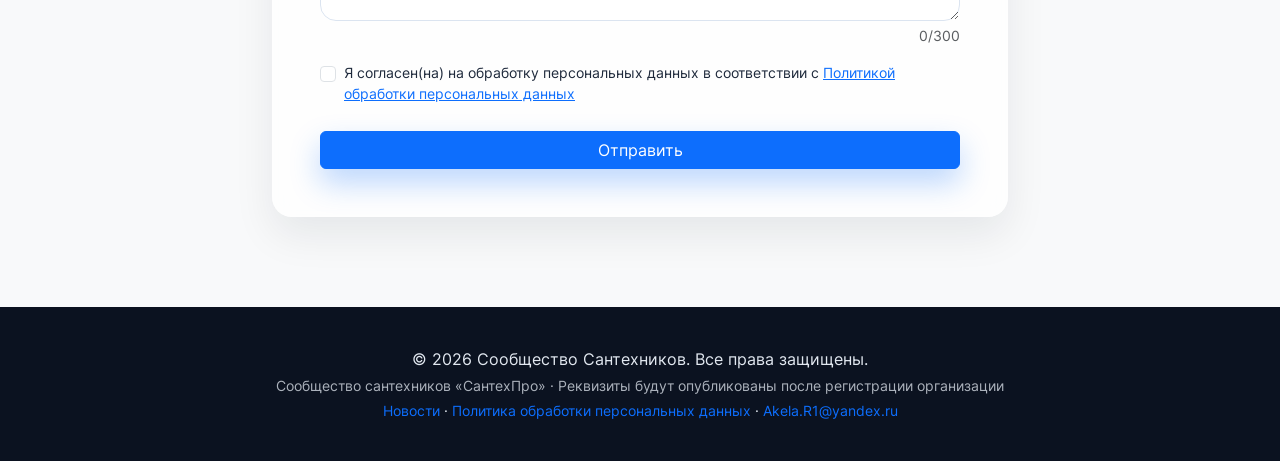
==== commit 9bdc9abd: "fix: убраны фиктивные реквизиты и слово «фонд» до регистрации организации" ====
--- a/index.html
+++ b/index.html
@@ -175,7 +175,7 @@
 
     <section id="docs" class="section bg-light">
         <div class="container">
-            <h2 class="text-center section-title reveal">Открытые данные фонда</h2>
+            <h2 class="text-center section-title reveal">Открытые данные сообщества</h2>
             <p class="section-subtitle text-center reveal">Публикуем устав, отчёты и документы открыто — всё доступно каждому.</p>
             <div class="row g-4" id="docsContainer">
                 <div class="col-12 text-center py-5" id="docsLoader"><div class="spinner-border text-primary" role="status"><span class="visually-hidden">Загрузка...</span></div><p class="text-muted mt-3 mb-0">Загружаем документы...</p></div>
@@ -232,7 +232,7 @@
         <div class="container">
             <p class="mb-1">&copy; 2026 Сообщество Сантехников. Все права защищены.</p>
             <!-- TODO(владелец): после регистрации НКО впишите реальные реквизиты вместо заглушек -->
-            <p class="mb-1 small opacity-75">Сообщество сантехников «СантехПро» &middot; ИНН 0000000000 &middot; ОГРН 0000000000000 &middot; г. Москва</p>
+            <p class="mb-1 small opacity-75">Сообщество сантехников «СантехПро» &middot; <!-- TODO(владелец): после регистрации организации укажите ИНН, ОГРН и адрес -->Реквизиты будут опубликованы после регистрации организации</p>
             <p class="mb-0 small"><a href="novosti.html" class="text-decoration-none">Новости</a> &middot; <a href="politika.html" class="text-decoration-none">Политика обработки персональных данных</a> &middot; <a href="mailto:Akela.R1@yandex.ru" class="text-decoration-none">Akela.R1@yandex.ru</a></p>
         </div>
     </footer>
--- a/styles.css
+++ b/styles.css
@@ -348,6 +348,7 @@
 }
 @keyframes floatGlow{0%,100%{transform:translate3d(0,0,0) scale(1)}50%{transform:translate3d(3%,2%,0) scale(1.06)}}
 @keyframes drift{0%,100%{transform:translateY(0) translateX(0)}50%{transform:translateY(-18px) translateX(10px)}}
+@keyframes pulseSt{0%{box-shadow:0 0 0 0 var(--st-glow)}70%{box-shadow:0 0 0 9px rgba(0,0,0,0)}100%{box-shadow:0 0 0 0 rgba(0,0,0,0)}}
 @keyframes pulse{0%{box-shadow:0 0 0 0 rgba(34,197,94,.6)}70%{box-shadow:0 0 0 16px rgba(34,197,94,0)}100%{box-shadow:0 0 0 0 rgba(34,197,94,0)}}
 /* Попап результата формы «Контакты» */
 .contact-modal-icon{width:88px;height:88px;border-radius:50%;display:grid;place-items:center;margin:0 auto 1.25rem;color:#fff;box-shadow:0 14px 30px rgba(15,23,42,.18)}
@@ -367,5 +368,9 @@
 @media (max-width:360px){.stat-num{font-size:1.9rem}}
 /* Открытые данные фонда: тег-чип и статусная строка поверх фирменной glass-карточки */
 .doc-tag{padding:.32rem .75rem;border-radius:999px;background:rgba(13,110,253,.1);color:var(--primary);font-size:.72rem;font-weight:700;letter-spacing:.02em;white-space:nowrap;flex-shrink:0}
-.doc-st{display:flex;align-items:center;gap:.5rem;font-size:.85rem;color:#16a34a;font-weight:600}
-.doc-st i{width:9px;height:9px;border-radius:50%;background:#22c55e;box-shadow:0 0 0 0 rgba(34,197,94,.5);animation:pulse 2s infinite;flex-shrink:0}+.doc-st{--st-color:#16a34a;--st-glow:rgba(34,197,94,.5);display:flex;align-items:center;gap:.5rem;font-size:.85rem;font-weight:600;color:var(--st-color)}
+.doc-st i{width:9px;height:9px;border-radius:50%;background:var(--st-color);box-shadow:0 0 0 0 var(--st-glow);animation:pulseSt 2s infinite;flex-shrink:0}
+.doc-st.st-red{--st-color:#dc2626;--st-glow:rgba(220,38,38,.5)}
+.doc-st.st-orange{--st-color:#ea580c;--st-glow:rgba(234,88,12,.5)}
+.doc-st.st-yellow{--st-color:#b45309;--st-glow:rgba(180,83,9,.5)}
+.doc-st.st-purple{--st-color:#7c3aed;--st-glow:rgba(124,58,237,.5)}
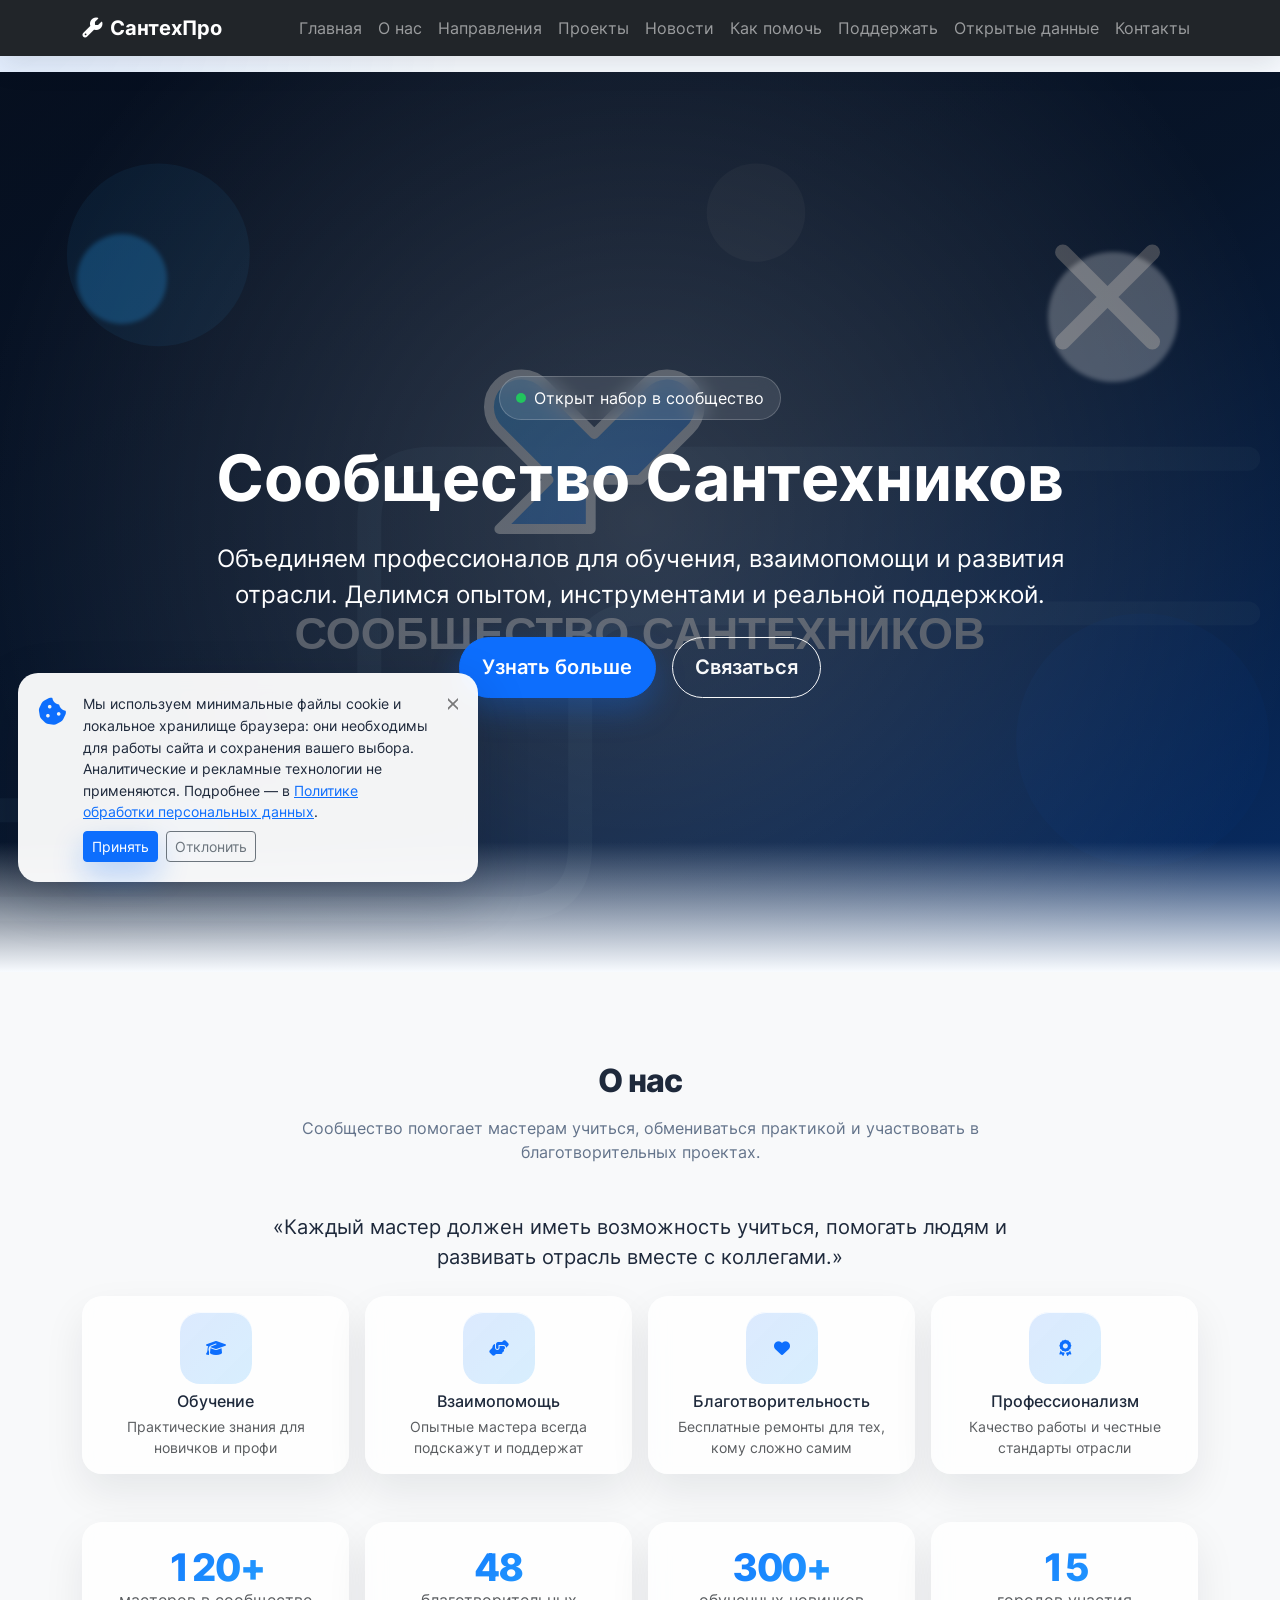
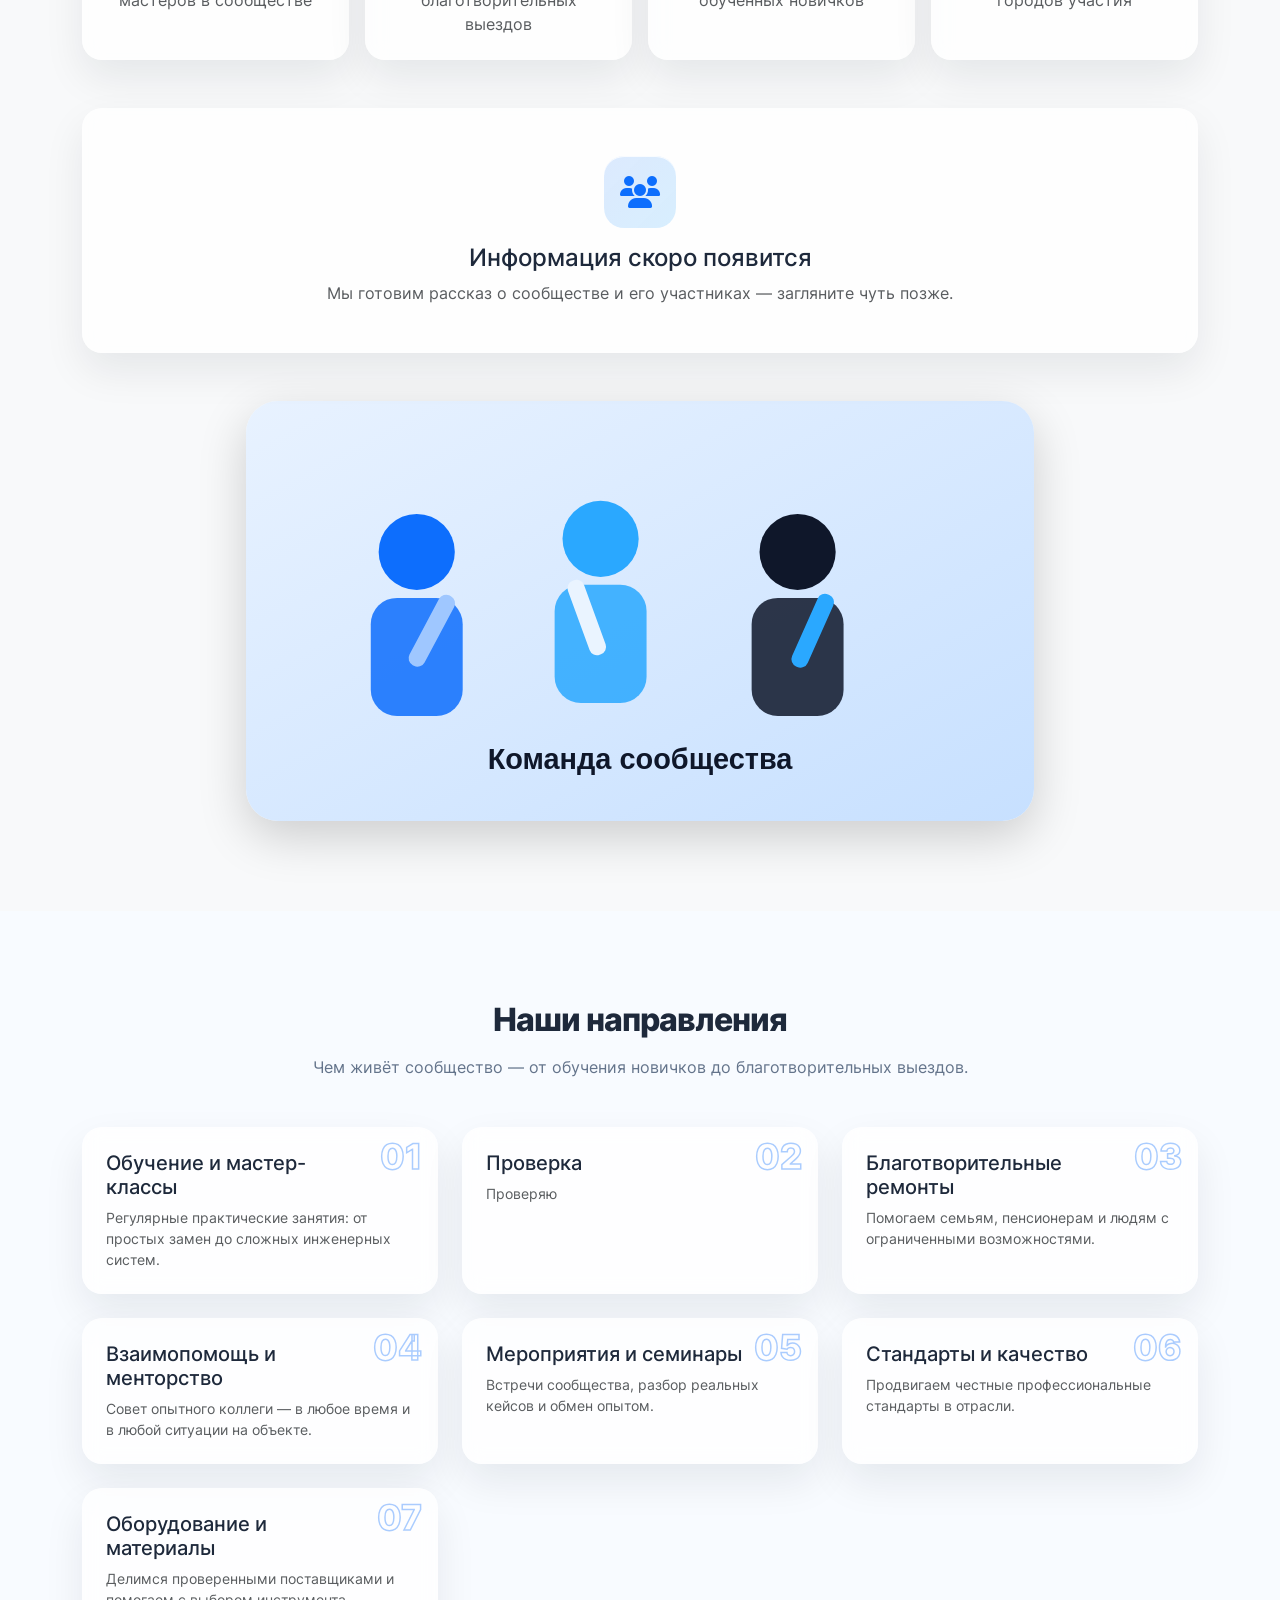
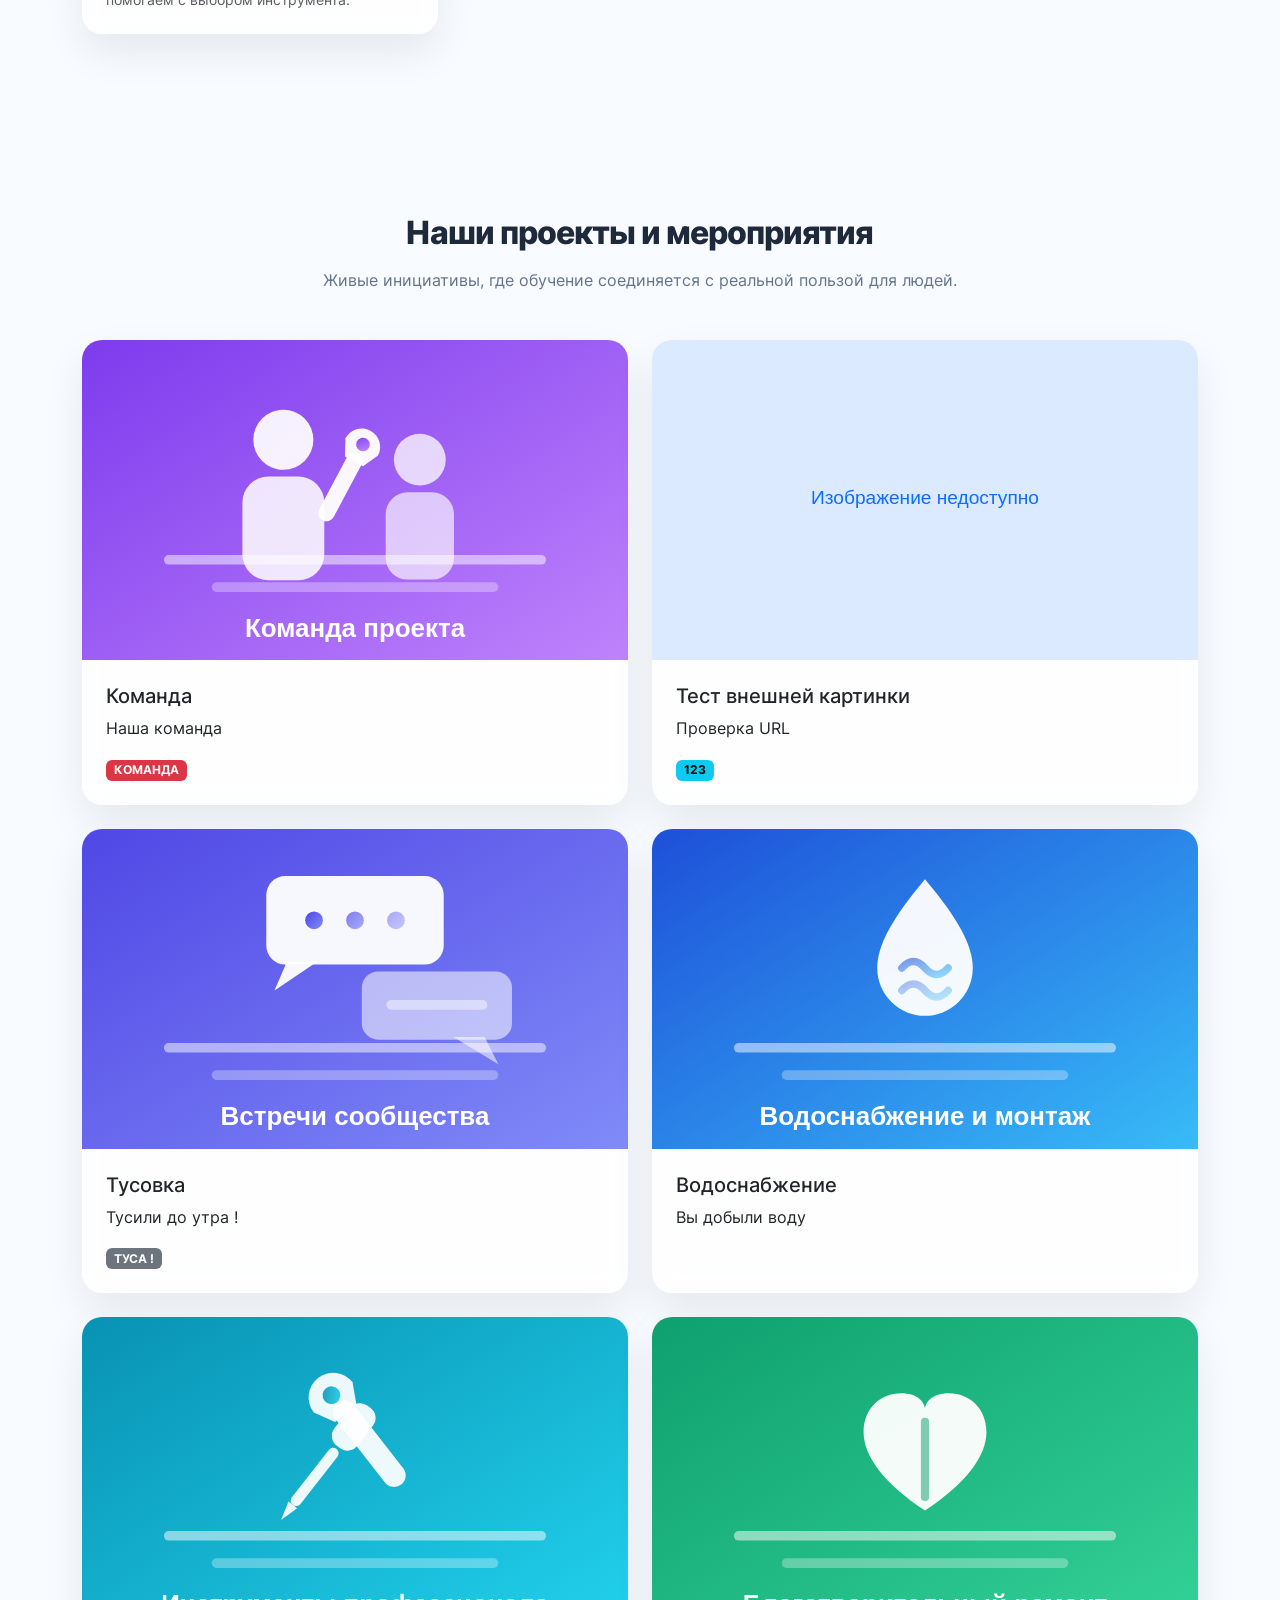
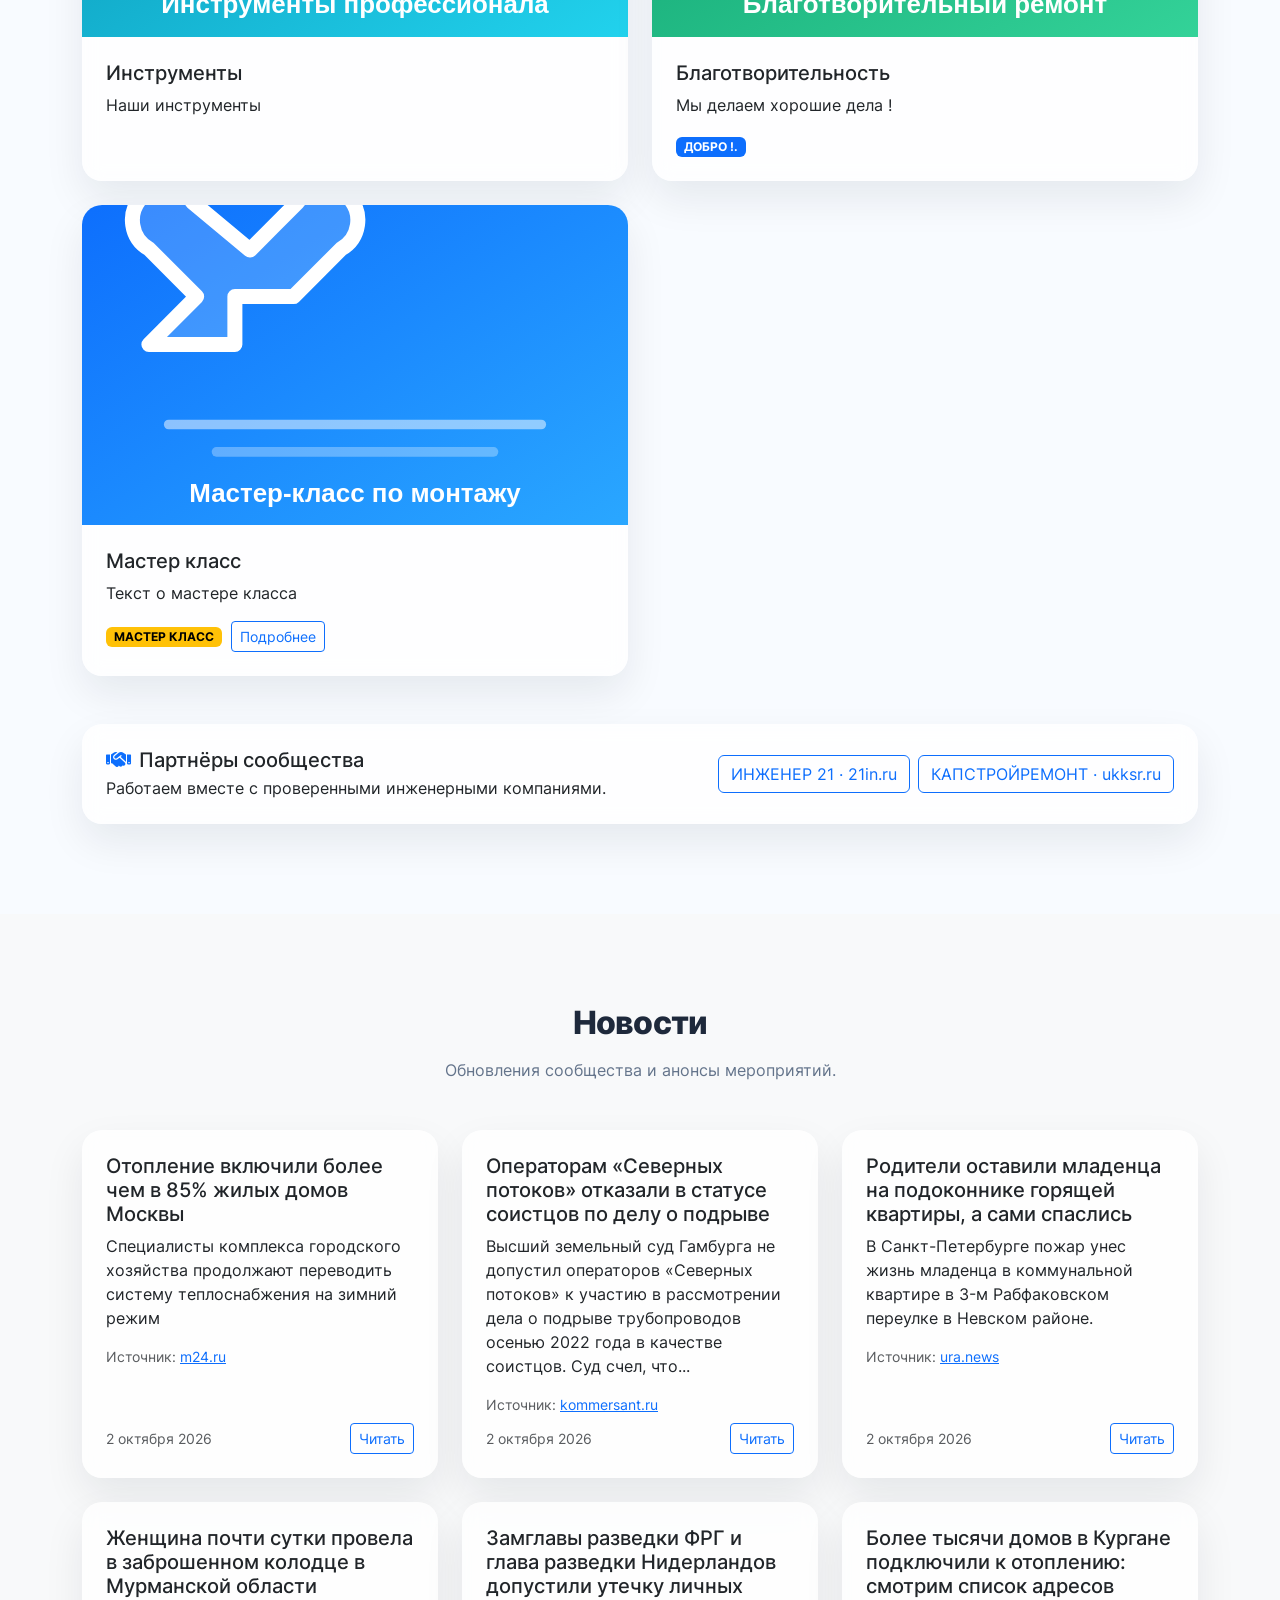
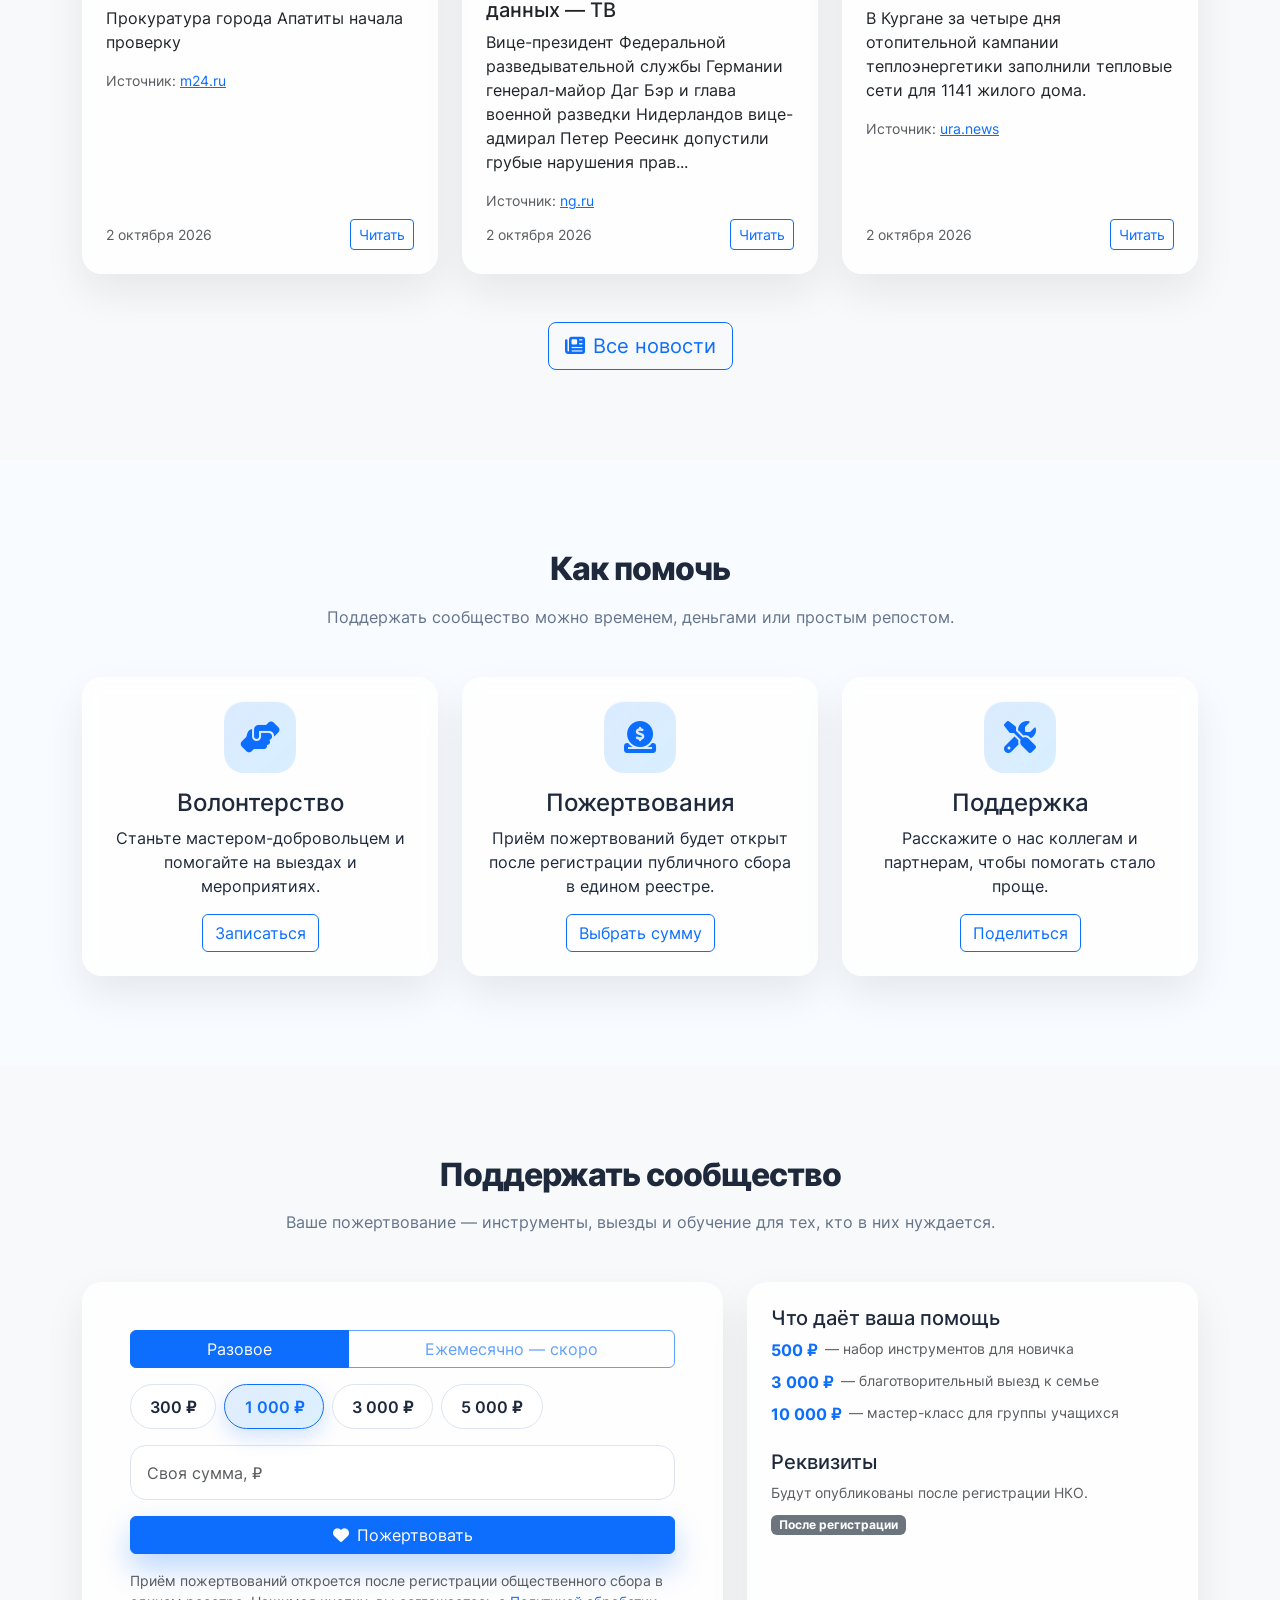
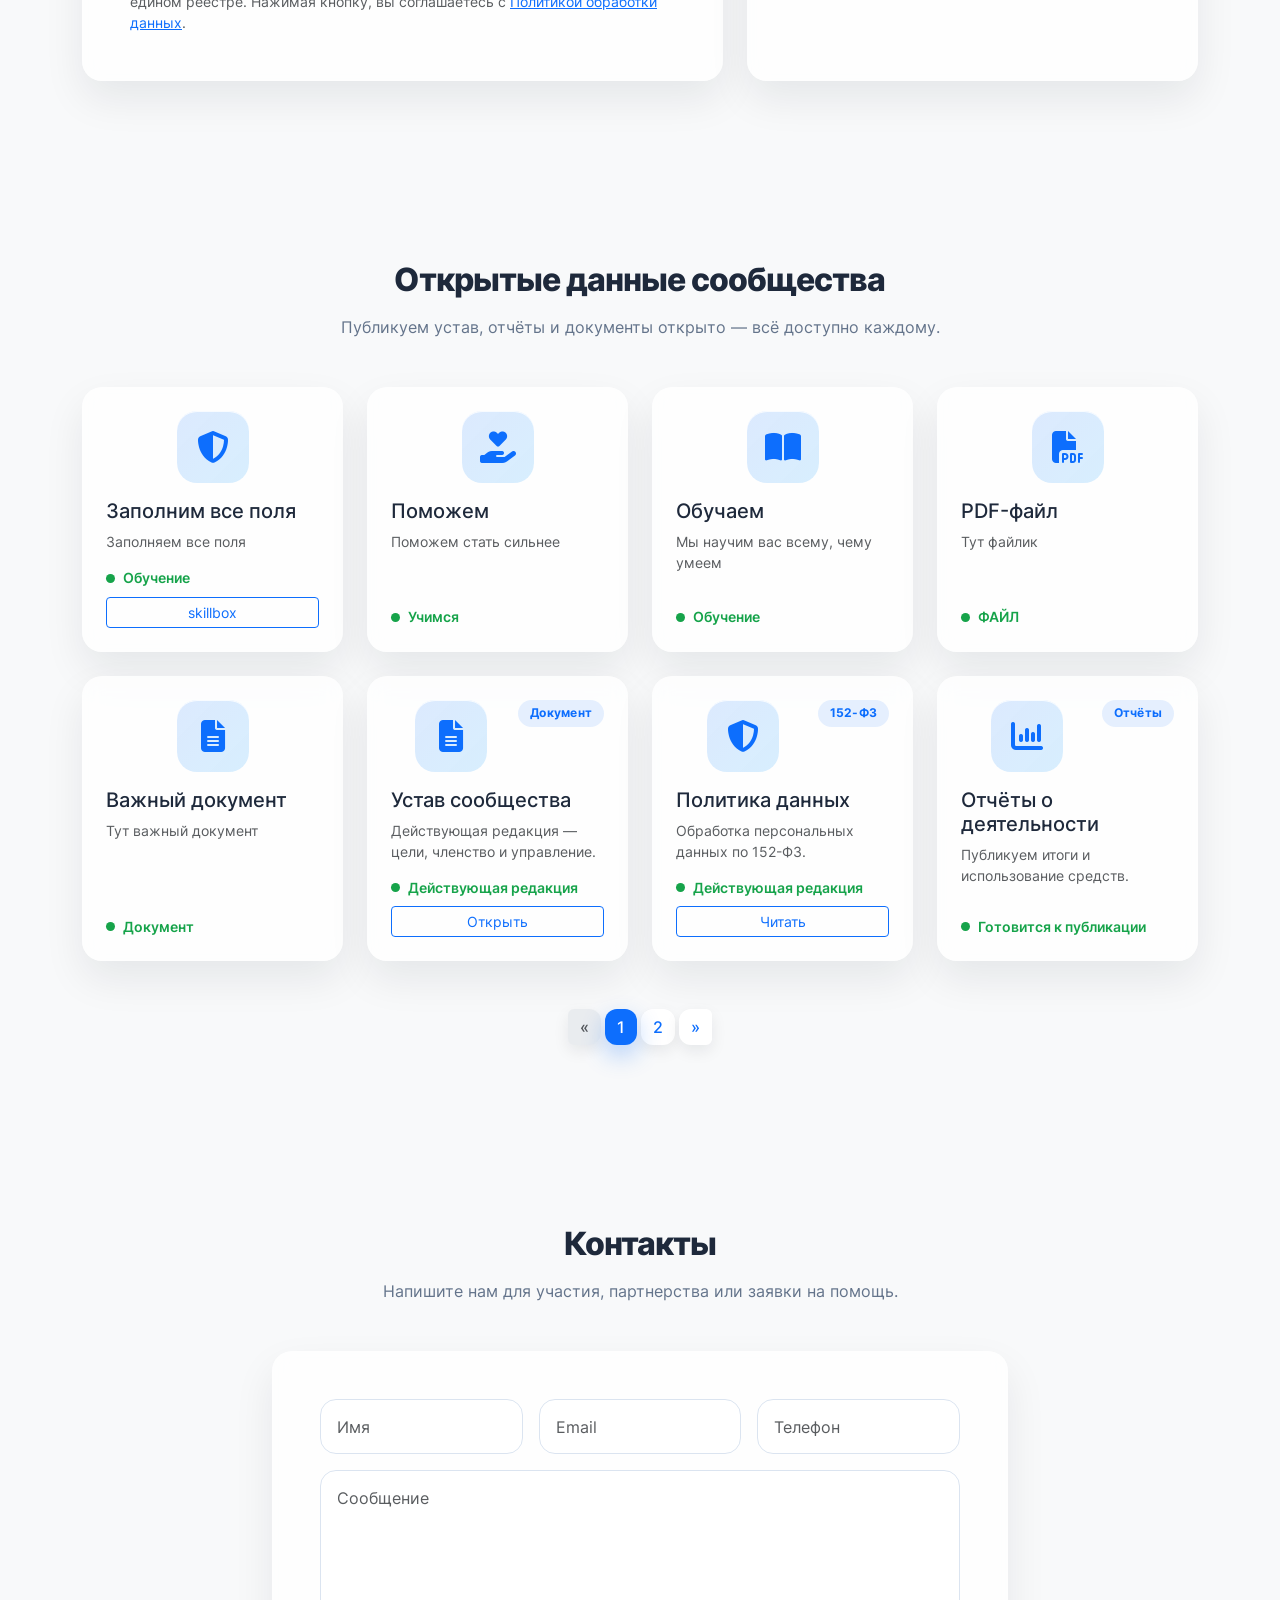
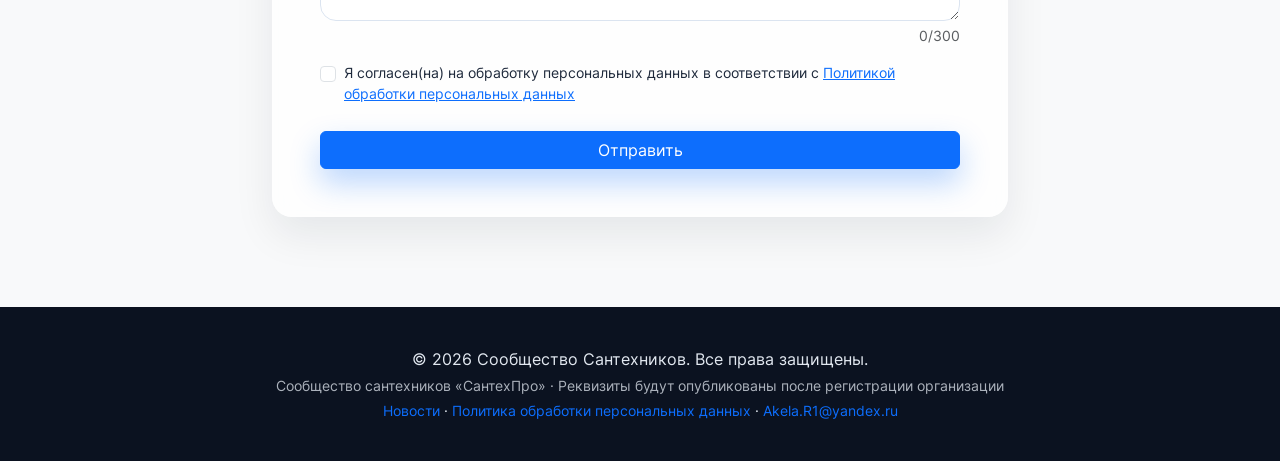
==== commit 9e302cab: "fix: адаптив — меню без переносов на 992-1199, суммы и длинные слова в карточках" ====
--- a/index.html
+++ b/index.html
@@ -160,9 +160,9 @@
                     <div class="glass-card h-100 p-4">
                         <h5>Что даёт ваша помощь</h5>
                         <ul class="list-unstyled">
-                            <li class="d-flex gap-2 mb-2"><span class="text-primary fw-bold">500 ₽</span><span class="text-muted small">— набор инструментов для новичка</span></li>
-                            <li class="d-flex gap-2 mb-2"><span class="text-primary fw-bold">3 000 ₽</span><span class="text-muted small">— благотворительный выезд к семье</span></li>
-                            <li class="d-flex gap-2 mb-2"><span class="text-primary fw-bold">10 000 ₽</span><span class="text-muted small">— мастер-класс для группы учащихся</span></li>
+                            <li class="d-flex gap-2 mb-2"><span class="text-primary fw-bold don-sum">500 ₽</span><span class="text-muted small">— набор инструментов для новичка</span></li>
+                            <li class="d-flex gap-2 mb-2"><span class="text-primary fw-bold don-sum">3 000 ₽</span><span class="text-muted small">— благотворительный выезд к семье</span></li>
+                            <li class="d-flex gap-2 mb-2"><span class="text-primary fw-bold don-sum">10 000 ₽</span><span class="text-muted small">— мастер-класс для группы учащихся</span></li>
                         </ul>
                         <h5 class="mt-4">Реквизиты</h5>
                         <p class="text-muted small mb-2">Будут опубликованы после регистрации НКО.</p>
--- a/styles.css
+++ b/styles.css
@@ -366,6 +366,14 @@
 .stat-card{transition:transform .35s ease, box-shadow .35s ease}
 .stat-num{font-size:2.4rem;font-weight:800;letter-spacing:-.03em;line-height:1.1;background:linear-gradient(135deg,var(--primary),var(--primary-2));-webkit-background-clip:text;background-clip:text;color:transparent;font-variant-numeric:tabular-nums}
 @media (max-width:360px){.stat-num{font-size:1.9rem}}
+/* Меню на узких десктопах (992-1199): 9 пунктов без переноса слов */
+@media (min-width: 992px) and (max-width: 1199.98px){
+    .navbar .nav-link{padding-left:.35rem;padding-right:.35rem;font-size:.875rem;white-space:nowrap}
+    .navbar-brand{font-size:1.05rem}
+}
+/* Мягкие переносы для длинных русских слов в карточках */
+.glass-card p, .glass-card h6, .stat-card .text-muted{hyphens:auto}
+.don-sum{white-space:nowrap}
 /* Открытые данные фонда: тег-чип и статусная строка поверх фирменной glass-карточки */
 .doc-tag{padding:.32rem .75rem;border-radius:999px;background:rgba(13,110,253,.1);color:var(--primary);font-size:.72rem;font-weight:700;letter-spacing:.02em;white-space:nowrap;flex-shrink:0}
 .doc-st{--st-color:#16a34a;--st-glow:rgba(34,197,94,.5);display:flex;align-items:center;gap:.5rem;font-size:.85rem;font-weight:600;color:var(--st-color)}
